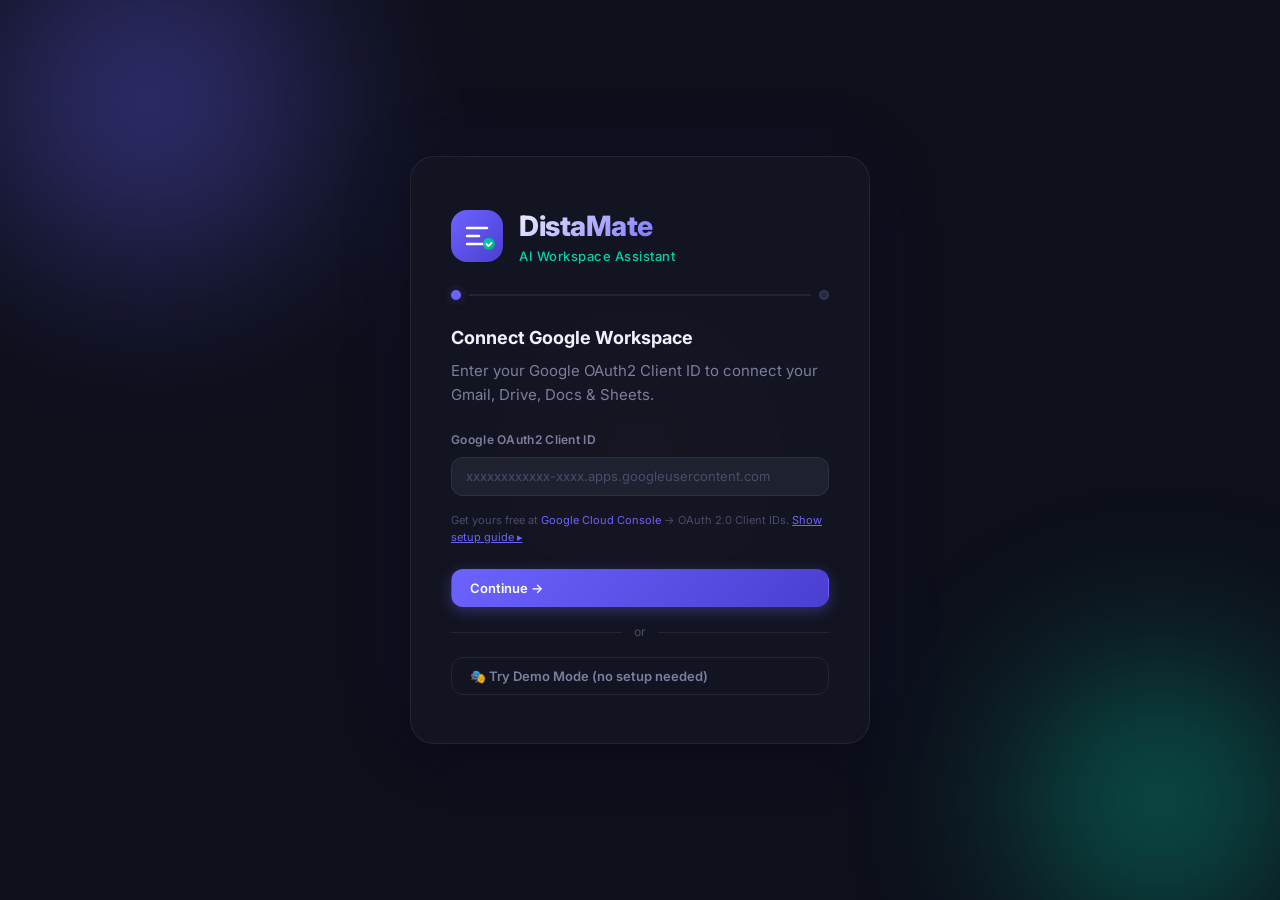
==== index.html @ dfaab9ca "Initial commit: DistaAiEmployee AI workspace assistant" ====
<!DOCTYPE html>
<html lang="en">
<head>
  <meta charset="UTF-8" />
  <meta name="viewport" content="width=device-width, initial-scale=1.0" />
  <title>DistaMate — AI Workspace Assistant</title>
  <meta name="description" content="DistaMate is your intelligent personal AI assistant for Gmail, Google Drive, Docs, and Sheets." />
  <meta name="theme-color" content="#0D0F1A" />

  <!-- Fonts -->
  <link rel="preconnect" href="https://fonts.googleapis.com" />
  <link rel="preconnect" href="https://fonts.gstatic.com" crossorigin />
  <link href="https://fonts.googleapis.com/css2?family=Inter:wght@300;400;500;600;700;800&family=JetBrains+Mono:wght@400;500&display=swap" rel="stylesheet" />

  <!-- Google APIs — loaded BEFORE app scripts -->
  <script src="https://accounts.google.com/gsi/client" async></script>
  <script src="https://apis.google.com/js/api.js" async></script>

  <!-- Styles -->
  <link rel="stylesheet" href="styles/main.css" />
  <link rel="stylesheet" href="styles/components.css" />
</head>
<body>

  <!-- ═══════════════════════════════════════════════
       AUTH SCREEN
  ════════════════════════════════════════════════ -->
  <div id="auth-screen" class="auth-screen">
    <div class="auth-bg-orbs">
      <div class="orb orb-1"></div>
      <div class="orb orb-2"></div>
      <div class="orb orb-3"></div>
    </div>

    <div class="auth-card">
      <!-- Logo -->
      <div class="auth-logo">
        <svg width="52" height="52" viewBox="0 0 52 52" fill="none" xmlns="http://www.w3.org/2000/svg">
          <rect width="52" height="52" rx="16" fill="url(#lg1)"/>
          <path d="M16 18h20M16 26h12M16 34h16" stroke="white" stroke-width="2.5" stroke-linecap="round"/>
          <circle cx="38" cy="34" r="6" fill="url(#lg2)"/>
          <path d="M35.5 34l2 2 3-3" stroke="white" stroke-width="1.8" stroke-linecap="round" stroke-linejoin="round"/>
          <defs>
            <linearGradient id="lg1" x1="0" y1="0" x2="52" y2="52" gradientUnits="userSpaceOnUse">
              <stop stop-color="#6C63FF"/><stop offset="1" stop-color="#4A3FD0"/>
            </linearGradient>
            <linearGradient id="lg2" x1="32" y1="28" x2="44" y2="40" gradientUnits="userSpaceOnUse">
              <stop stop-color="#00D4AA"/><stop offset="1" stop-color="#00A885"/>
            </linearGradient>
          </defs>
        </svg>
        <div>
          <h1 class="auth-title">DistaMate</h1>
          <span class="auth-tagline">AI Workspace Assistant</span>
        </div>
      </div>

      <!-- Step indicator -->
      <div class="auth-steps" id="auth-steps">
        <div class="auth-step active" id="step-1-dot" title="Step 1: Client ID"></div>
        <div class="auth-step-line"></div>
        <div class="auth-step" id="step-2-dot" title="Step 2: Sign In"></div>
      </div>

      <!-- ── STEP 1: Client ID ── -->
      <div id="auth-step-1">
        <h2 class="auth-step-title">Connect Google Workspace</h2>
        <p class="auth-description">Enter your Google OAuth2 Client ID to connect your Gmail, Drive, Docs &amp; Sheets.</p>

        <div class="form-group" style="margin-bottom:16px">
          <label class="form-label">Google OAuth2 Client ID</label>
          <input
            id="client-id-field"
            class="form-input"
            type="text"
            placeholder="xxxxxxxxxxxx-xxxx.apps.googleusercontent.com"
            autocomplete="off"
            spellcheck="false"
          />
          <p class="form-hint" style="margin-top:8px">
            Get yours free at
            <a href="https://console.cloud.google.com/apis/credentials" target="_blank">Google Cloud Console</a>
            → OAuth 2.0 Client IDs.
            <span id="setup-toggle-link" style="color:var(--color-primary);cursor:pointer;text-decoration:underline"> Show setup guide ▸</span>
          </p>
        </div>

        <!-- Setup guide (collapsible) -->
        <div id="setup-guide" class="setup-guide hidden">
          <ol>
            <li>Go to <a href="https://console.cloud.google.com/" target="_blank">console.cloud.google.com</a> → select/create a project</li>
            <li><strong>APIs &amp; Services → Enable APIs</strong> → enable: Gmail API, Drive API, Docs API, Sheets API</li>
            <li><strong>Credentials → Create Credentials → OAuth 2.0 Client ID</strong></li>
            <li>Application type: <strong>Web application</strong></li>
            <li>Add <code id="current-origin"></code> to <strong>Authorized JavaScript Origins</strong></li>
            <li>Copy the <strong>Client ID</strong> and paste it above</li>
          </ol>
          <div class="setup-guide-note">⚠️ OAuth requires serving over HTTP(S), not <code>file://</code>. Use <code>npx serve .</code></div>
        </div>

        <button class="btn btn-primary w-full" id="step1-continue-btn" style="margin-top:8px">
          Continue →
        </button>

        <div class="auth-divider"><span>or</span></div>

        <button class="btn btn-ghost w-full" id="demo-mode-btn" style="border:1px solid var(--color-border)">
          🎭 Try Demo Mode (no setup needed)
        </button>
      </div>

      <!-- ── STEP 2: Google Sign-In ── -->
      <div id="auth-step-2" class="hidden">
        <h2 class="auth-step-title">Sign in with Google</h2>
        <p class="auth-description">Click below to connect your Google account. You'll be asked to grant access to your Gmail, Drive, Docs &amp; Sheets.</p>

        <div class="auth-scopes">
          <div class="auth-scope-item">
            <span class="scope-icon">📧</span>
            <div>
              <div class="scope-label">Gmail</div>
              <div class="scope-desc">Read &amp; compose emails</div>
            </div>
          </div>
          <div class="auth-scope-item">
            <span class="scope-icon">🗂️</span>
            <div>
              <div class="scope-label">Google Drive</div>
              <div class="scope-desc">Browse &amp; search your files</div>
            </div>
          </div>
          <div class="auth-scope-item">
            <span class="scope-icon">📄</span>
            <div>
              <div class="scope-label">Docs &amp; Sheets</div>
              <div class="scope-desc">Read &amp; update documents</div>
            </div>
          </div>
        </div>

        <button id="google-signin-btn" class="btn-google-signin" style="margin-top:20px">
          <svg width="20" height="20" viewBox="0 0 24 24">
            <path fill="#4285F4" d="M22.56 12.25c0-.78-.07-1.53-.2-2.25H12v4.26h5.92c-.26 1.37-1.04 2.53-2.21 3.31v2.77h3.57c2.08-1.92 3.28-4.74 3.28-8.09z"/>
            <path fill="#34A853" d="M12 23c2.97 0 5.46-.98 7.28-2.66l-3.57-2.77c-.98.66-2.23 1.06-3.71 1.06-2.86 0-5.29-1.93-6.16-4.53H2.18v2.84C3.99 20.53 7.7 23 12 23z"/>
            <path fill="#FBBC05" d="M5.84 14.09c-.22-.66-.35-1.36-.35-2.09s.13-1.43.35-2.09V7.07H2.18C1.43 8.55 1 10.22 1 12s.43 3.45 1.18 4.93l2.85-2.22.81-.62z"/>
            <path fill="#EA4335" d="M12 5.38c1.62 0 3.06.56 4.21 1.64l3.15-3.15C17.45 2.09 14.97 1 12 1 7.7 1 3.99 3.47 2.18 7.07l3.66 2.84c.87-2.6 3.3-4.53 6.16-4.53z"/>
          </svg>
          Sign in with Google
        </button>

        <button class="btn btn-ghost btn-sm" id="back-to-step1" style="margin-top:12px;width:100%">
          ← Change Client ID
        </button>

        <p class="auth-privacy" style="margin-top:16px">
          🔒 Access tokens are only stored in your browser memory — never on any server.
        </p>
      </div>

      <!-- ── Signing in state ── -->
      <div id="auth-signing-in" class="hidden" style="text-align:center;padding:20px 0">
        <div class="spinner" style="margin:0 auto 16px"></div>
        <p style="color:var(--color-text-muted);font-size:14px" id="auth-signing-msg">Signing in...</p>
      </div>

    </div>
  </div>

  <!-- ═══════════════════════════════════════════════
       MAIN APP
  ════════════════════════════════════════════════ -->
  <div id="app" class="app hidden">

    <!-- SIDEBAR -->
    <aside id="sidebar" class="sidebar">
      <div class="sidebar-header">
        <div class="sidebar-logo">
          <svg width="32" height="32" viewBox="0 0 52 52" fill="none">
            <rect width="52" height="52" rx="14" fill="url(#slg)"/>
            <path d="M16 18h20M16 26h12M16 34h16" stroke="white" stroke-width="2.5" stroke-linecap="round"/>
            <circle cx="38" cy="34" r="6" fill="#00D4AA"/>
            <path d="M35.5 34l2 2 3-3" stroke="white" stroke-width="1.8" stroke-linecap="round" stroke-linejoin="round"/>
            <defs><linearGradient id="slg" x1="0" y1="0" x2="52" y2="52" gradientUnits="userSpaceOnUse"><stop stop-color="#6C63FF"/><stop offset="1" stop-color="#4A3FD0"/></linearGradient></defs>
          </svg>
          <span class="sidebar-brand">DistaMate</span>
        </div>
        <button id="sidebar-toggle" class="sidebar-toggle" title="Toggle sidebar" aria-label="Toggle sidebar">
          <svg width="16" height="16" viewBox="0 0 24 24" fill="none" stroke="currentColor" stroke-width="2"><line x1="3" y1="6" x2="21" y2="6"/><line x1="3" y1="12" x2="21" y2="12"/><line x1="3" y1="18" x2="21" y2="18"/></svg>
        </button>
      </div>

      <div class="sidebar-user" id="sidebar-user">
        <div class="user-avatar" id="user-avatar">?</div>
        <div class="user-info">
          <div class="user-name" id="user-name">Loading...</div>
          <div class="user-email" id="user-email">...</div>
        </div>
      </div>

      <nav class="sidebar-nav">
        <div class="nav-section-label">Workspace</div>
        <a href="#" class="nav-item active" data-panel="dashboard">
          <svg class="nav-icon" viewBox="0 0 24 24" fill="none" stroke="currentColor" stroke-width="2"><rect x="3" y="3" width="7" height="7" rx="1"/><rect x="14" y="3" width="7" height="7" rx="1"/><rect x="3" y="14" width="7" height="7" rx="1"/><rect x="14" y="14" width="7" height="7" rx="1"/></svg>
          <span>Dashboard</span>
          <span class="nav-badge" id="badge-dashboard"></span>
        </a>
        <a href="#" class="nav-item" data-panel="email">
          <svg class="nav-icon" viewBox="0 0 24 24" fill="none" stroke="currentColor" stroke-width="2"><path d="M4 4h16c1.1 0 2 .9 2 2v12c0 1.1-.9 2-2 2H4c-1.1 0-2-.9-2-2V6c0-1.1.9-2 2-2z"/><polyline points="22,6 12,13 2,6"/></svg>
          <span>Email</span>
          <span class="nav-badge" id="badge-email"></span>
        </a>
        <a href="#" class="nav-item" data-panel="drive">
          <svg class="nav-icon" viewBox="0 0 24 24" fill="none" stroke="currentColor" stroke-width="2"><path d="M22 19a2 2 0 0 1-2 2H4a2 2 0 0 1-2-2V5a2 2 0 0 1 2-2h5l2 3h9a2 2 0 0 1 2 2z"/></svg>
          <span>Drive</span>
        </a>
        <a href="#" class="nav-item" data-panel="docs">
          <svg class="nav-icon" viewBox="0 0 24 24" fill="none" stroke="currentColor" stroke-width="2"><path d="M14 2H6a2 2 0 0 0-2 2v16a2 2 0 0 0 2 2h12a2 2 0 0 0 2-2V8z"/><polyline points="14 2 14 8 20 8"/><line x1="16" y1="13" x2="8" y2="13"/><line x1="16" y1="17" x2="8" y2="17"/></svg>
          <span>Documents</span>
        </a>
        <a href="#" class="nav-item" data-panel="sheets">
          <svg class="nav-icon" viewBox="0 0 24 24" fill="none" stroke="currentColor" stroke-width="2"><rect x="3" y="3" width="18" height="18" rx="2"/><line x1="3" y1="9" x2="21" y2="9"/><line x1="3" y1="15" x2="21" y2="15"/><line x1="9" y1="3" x2="9" y2="21"/><line x1="15" y1="3" x2="15" y2="21"/></svg>
          <span>Sheets</span>
        </a>
        <div class="nav-section-label" style="margin-top:8px">Tools</div>
        <a href="#" class="nav-item" data-panel="settings">
          <svg class="nav-icon" viewBox="0 0 24 24" fill="none" stroke="currentColor" stroke-width="2"><circle cx="12" cy="12" r="3"/><path d="M19.4 15a1.65 1.65 0 0 0 .33 1.82l.06.06a2 2 0 0 1-2.83 2.83l-.06-.06a1.65 1.65 0 0 0-1.82-.33 1.65 1.65 0 0 0-1 1.51V21a2 2 0 0 1-4 0v-.09A1.65 1.65 0 0 0 9 19.4a1.65 1.65 0 0 0-1.82.33l-.06.06a2 2 0 0 1-2.83-2.83l.06-.06A1.65 1.65 0 0 0 4.68 15a1.65 1.65 0 0 0-1.51-1H3a2 2 0 0 1 0-4h.09A1.65 1.65 0 0 0 4.6 9a1.65 1.65 0 0 0-.33-1.82l-.06-.06a2 2 0 0 1 2.83-2.83l.06.06A1.65 1.65 0 0 0 9 4.68a1.65 1.65 0 0 0 1-1.51V3a2 2 0 0 1 4 0v.09a1.65 1.65 0 0 0 1 1.51 1.65 1.65 0 0 0 1.82-.33l.06-.06a2 2 0 0 1 2.83 2.83l-.06.06A1.65 1.65 0 0 0 19.4 9a1.65 1.65 0 0 0 1.51 1H21a2 2 0 0 1 0 4h-.09a1.65 1.65 0 0 0-1.51 1z"/></svg>
          <span>Settings</span>
        </a>
      </nav>

      <div class="sidebar-footer">
        <button class="btn-signout" id="signout-btn">
          <svg width="16" height="16" viewBox="0 0 24 24" fill="none" stroke="currentColor" stroke-width="2"><path d="M9 21H5a2 2 0 0 1-2-2V5a2 2 0 0 1 2-2h4"/><polyline points="16 17 21 12 16 7"/><line x1="21" y1="12" x2="9" y2="12"/></svg>
          Sign Out
        </button>
      </div>
    </aside>

    <!-- MAIN CONTENT -->
    <main id="main-content" class="main-content">
      <header class="topbar">
        <div class="topbar-left">
          <button id="mobile-menu-btn" class="mobile-menu-btn" aria-label="Open menu">
            <svg width="20" height="20" viewBox="0 0 24 24" fill="none" stroke="currentColor" stroke-width="2"><line x1="3" y1="6" x2="21" y2="6"/><line x1="3" y1="12" x2="21" y2="12"/><line x1="3" y1="18" x2="21" y2="18"/></svg>
          </button>
          <h2 class="topbar-title" id="topbar-title">Dashboard</h2>
          <!-- Live / Demo indicator -->
          <span id="mode-badge" class="mode-badge hidden"></span>
        </div>
        <div class="topbar-right">
          <button class="topbar-btn" id="refresh-btn" title="Refresh data">
            <svg width="18" height="18" viewBox="0 0 24 24" fill="none" stroke="currentColor" stroke-width="2"><path d="M23 4v6h-6"/><path d="M1 20v-6h6"/><path d="M3.51 9a9 9 0 0 1 14.85-3.36L23 10M1 14l4.64 4.36A9 9 0 0 0 20.49 15"/></svg>
          </button>
          <button class="topbar-btn chat-toggle-btn" id="chat-toggle-btn" title="Toggle AI Chat">
            <svg width="18" height="18" viewBox="0 0 24 24" fill="none" stroke="currentColor" stroke-width="2"><path d="M21 15a2 2 0 0 1-2 2H7l-4 4V5a2 2 0 0 1 2-2h14a2 2 0 0 1 2 2z"/></svg>
            <span class="chat-badge">AI</span>
          </button>
        </div>
      </header>

      <div class="panels-container">
        <section id="panel-dashboard" class="panel active"><div class="panel-content" id="dashboard-content"><div class="loading-state"><div class="spinner"></div><p>Loading workspace...</p></div></div></section>
        <section id="panel-email"     class="panel"><div class="panel-content" id="email-content"><div class="loading-state"><div class="spinner"></div><p>Loading emails...</p></div></div></section>
        <section id="panel-drive"     class="panel"><div class="panel-content" id="drive-content"><div class="loading-state"><div class="spinner"></div><p>Loading Drive...</p></div></div></section>
        <section id="panel-docs"      class="panel"><div class="panel-content" id="docs-content"><div class="loading-state"><div class="spinner"></div><p>Loading documents...</p></div></div></section>
        <section id="panel-sheets"    class="panel"><div class="panel-content" id="sheets-content"><div class="loading-state"><div class="spinner"></div><p>Loading sheets...</p></div></div></section>
        <section id="panel-settings"  class="panel"><div class="panel-content" id="settings-content"></div></section>
      </div>
    </main>

    <!-- AI CHAT PANEL -->
    <aside id="chat-panel" class="chat-panel hidden">
      <div class="chat-header">
        <div class="chat-header-info">
          <div class="chat-ai-avatar">
            <svg width="18" height="18" viewBox="0 0 24 24" fill="none" stroke="currentColor" stroke-width="2"><circle cx="12" cy="12" r="3"/><path d="M12 1v4M12 19v4M4.22 4.22l2.83 2.83M16.95 16.95l2.83 2.83M1 12h4M19 12h4M4.22 19.78l2.83-2.83M16.95 7.05l2.83-2.83"/></svg>
          </div>
          <div>
            <div class="chat-title">DistaMate AI</div>
            <div class="chat-subtitle" id="chat-status">Ready</div>
          </div>
        </div>
        <button class="chat-close-btn" id="chat-close-btn">
          <svg width="16" height="16" viewBox="0 0 24 24" fill="none" stroke="currentColor" stroke-width="2"><line x1="18" y1="6" x2="6" y2="18"/><line x1="6" y1="6" x2="18" y2="18"/></svg>
        </button>
      </div>
      <div class="chat-messages" id="chat-messages">
        <div class="chat-message ai">
          <div class="msg-avatar ai-avatar-sm">DM</div>
          <div class="msg-content">
            <p>👋 Hi! I'm DistaMate. I can help you:</p>
            <ul>
              <li>📧 Summarize &amp; draft email replies</li>
              <li>📄 Extract insights from documents</li>
              <li>📊 Analyze spreadsheet data</li>
              <li>🗂️ Search your Drive files</li>
            </ul>
            <p>What would you like to do?</p>
          </div>
        </div>
      </div>
      <div class="chat-suggestions" id="chat-suggestions">
        <button class="suggestion-chip" onclick="window.chat?.sendSuggestion('Summarize my last 5 emails')">Summarize emails</button>
        <button class="suggestion-chip" onclick="window.chat?.sendSuggestion('What files did I modify recently?')">Recent files</button>
        <button class="suggestion-chip" onclick="window.chat?.sendSuggestion('Help me draft a professional email')">Draft email</button>
      </div>
      <div class="chat-input-area">
        <textarea id="chat-input" class="chat-input" placeholder="Ask anything about your workspace..." rows="1"></textarea>
        <button id="chat-send-btn" class="chat-send-btn">
          <svg width="18" height="18" viewBox="0 0 24 24" fill="none" stroke="currentColor" stroke-width="2"><line x1="22" y1="2" x2="11" y2="13"/><polygon points="22 2 15 22 11 13 2 9 22 2"/></svg>
        </button>
      </div>
    </aside>

  </div><!-- /app -->

  <!-- MODAL OVERLAY -->
  <div id="modal-overlay" class="modal-overlay hidden" role="dialog" aria-modal="true">
    <div class="modal" id="modal-container">
      <div class="modal-header">
        <h3 class="modal-title" id="modal-title">Confirm</h3>
        <button class="modal-close" id="modal-close-btn">
          <svg width="16" height="16" viewBox="0 0 24 24" fill="none" stroke="currentColor" stroke-width="2"><line x1="18" y1="6" x2="6" y2="18"/><line x1="6" y1="6" x2="18" y2="18"/></svg>
        </button>
      </div>
      <div class="modal-body" id="modal-body"></div>
      <div class="modal-footer" id="modal-footer"></div>
    </div>
  </div>

  <!-- TOAST -->
  <div id="toast-container" class="toast-container" role="status" aria-live="polite"></div>

  <!-- APP -->
  <script type="module" src="js/app.js"></script>
</body>
</html>
---- styles/main.css ----
/* ============================================================
   DistaMate — Design System & Global Styles
   ============================================================ */

/* ── Design Tokens ── */
:root {
  --color-primary:      #6C63FF;
  --color-primary-dark: #4A3FD0;
  --color-primary-glow: rgba(108,99,255,0.35);
  --color-accent:       #00D4AA;
  --color-accent-dark:  #00A885;
  --color-accent-glow:  rgba(0,212,170,0.25);

  --color-bg:           #0D0F1A;
  --color-surface:      #141624;
  --color-surface2:     #1E2130;
  --color-surface3:     #252840;
  --color-border:       rgba(255,255,255,0.07);
  --color-border-hover: rgba(108,99,255,0.4);

  --color-text:         #F0F1FF;
  --color-text-muted:   #7B7F9E;
  --color-text-subtle:  #4A4D6A;

  --color-danger:       #FF5C7A;
  --color-danger-glow:  rgba(255,92,122,0.25);
  --color-success:      #00D4AA;
  --color-warning:      #FFB347;

  /* Priority colors */
  --color-urgent:       #FF5C7A;
  --color-action:       #FFB347;
  --color-info:         #6C63FF;

  --radius-sm:   8px;
  --radius-md:   12px;
  --radius-lg:   18px;
  --radius-xl:   24px;
  --radius-full: 9999px;

  --shadow-sm:   0 2px 8px rgba(0,0,0,0.3);
  --shadow-md:   0 4px 20px rgba(0,0,0,0.4);
  --shadow-lg:   0 8px 40px rgba(0,0,0,0.5);
  --shadow-glow: 0 0 24px var(--color-primary-glow);

  --sidebar-w:   240px;
  --chat-w:      340px;
  --topbar-h:    64px;

  --transition-fast: 150ms cubic-bezier(0.4,0,0.2,1);
  --transition-med:  300ms cubic-bezier(0.4,0,0.2,1);
  --transition-slow: 500ms cubic-bezier(0.4,0,0.2,1);

  --font-body: 'Inter', system-ui, sans-serif;
  --font-mono: 'JetBrains Mono', monospace;
}

/* ── Reset & Base ── */
*, *::before, *::after { box-sizing: border-box; margin: 0; padding: 0; }

html { font-size: 16px; scroll-behavior: smooth; }

body {
  font-family: var(--font-body);
  background: var(--color-bg);
  color: var(--color-text);
  min-height: 100vh;
  line-height: 1.5;
  overflow: hidden;
  -webkit-font-smoothing: antialiased;
}

a { color: var(--color-primary); text-decoration: none; }
a:hover { text-decoration: underline; }

button { font-family: inherit; cursor: pointer; border: none; background: none; }
input, textarea, select { font-family: inherit; }

img { max-width: 100%; display: block; }
ul { list-style: none; }

::-webkit-scrollbar { width: 6px; height: 6px; }
::-webkit-scrollbar-track { background: transparent; }
::-webkit-scrollbar-thumb { background: var(--color-surface3); border-radius: var(--radius-full); }
::-webkit-scrollbar-thumb:hover { background: var(--color-primary); }

/* ── Utilities ── */
.hidden { display: none !important; }
.sr-only { position: absolute; width: 1px; height: 1px; overflow: hidden; clip: rect(0,0,0,0); white-space: nowrap; }

.flex { display: flex; }
.flex-col { flex-direction: column; }
.items-center { align-items: center; }
.gap-2 { gap: 8px; }
.gap-3 { gap: 12px; }
.gap-4 { gap: 16px; }
.w-full { width: 100%; }

/* ── AUTH SCREEN ── */
.auth-screen {
  position: fixed;
  inset: 0;
  display: flex;
  align-items: center;
  justify-content: center;
  background: var(--color-bg);
  z-index: 1000;
  overflow: hidden;
}

.auth-bg-orbs {
  position: absolute;
  inset: 0;
  overflow: hidden;
  pointer-events: none;
}

.orb {
  position: absolute;
  border-radius: 50%;
  filter: blur(80px);
  opacity: 0.5;
  animation: orbFloat 8s ease-in-out infinite;
}

.orb-1 {
  width: 500px; height: 500px;
  background: radial-gradient(circle, #6C63FF 0%, transparent 70%);
  top: -150px; left: -100px;
  animation-delay: 0s;
}
.orb-2 {
  width: 400px; height: 400px;
  background: radial-gradient(circle, #00D4AA 0%, transparent 70%);
  bottom: -100px; right: -80px;
  animation-delay: -4s;
}
.orb-3 {
  width: 300px; height: 300px;
  background: radial-gradient(circle, #FF5C7A 0%, transparent 70%);
  top: 50%; left: 50%;
  transform: translate(-50%,-50%);
  animation-delay: -2s;
  opacity: 0.2;
}

@keyframes orbFloat {
  0%, 100% { transform: translateY(0) scale(1); }
  50%       { transform: translateY(-30px) scale(1.05); }
}

.auth-card {
  background: rgba(20,22,36,0.85);
  backdrop-filter: blur(24px);
  border: 1px solid var(--color-border);
  border-radius: var(--radius-xl);
  padding: 48px 40px;
  max-width: 460px;
  width: 90%;
  box-shadow: var(--shadow-lg), 0 0 80px rgba(108,99,255,0.1);
  position: relative;
  z-index: 1;
  animation: fadeSlideUp 0.6s var(--transition-med) both;
}

@keyframes fadeSlideUp {
  from { opacity: 0; transform: translateY(32px); }
  to   { opacity: 1; transform: translateY(0); }
}

.auth-logo {
  display: flex;
  align-items: center;
  gap: 16px;
  margin-bottom: 24px;
}

.auth-title {
  font-size: 28px;
  font-weight: 800;
  background: linear-gradient(135deg, #F0F1FF, #6C63FF);
  -webkit-background-clip: text;
  -webkit-text-fill-color: transparent;
  background-clip: text;
  letter-spacing: -0.5px;
}

.auth-tagline {
  display: block;
  font-size: 13px;
  color: var(--color-accent);
  font-weight: 500;
  letter-spacing: 0.5px;
}

.auth-description {
  color: var(--color-text-muted);
  font-size: 15px;
  line-height: 1.6;
  margin-bottom: 24px;
}

.auth-features {
  display: flex;
  flex-direction: column;
  gap: 10px;
  margin-bottom: 32px;
}

.auth-feature {
  display: flex;
  align-items: center;
  gap: 12px;
  color: var(--color-text-muted);
  font-size: 14px;
  padding: 10px 14px;
  background: var(--color-surface2);
  border-radius: var(--radius-md);
  border: 1px solid var(--color-border);
  transition: border-color var(--transition-fast);
}
.auth-feature:hover { border-color: var(--color-border-hover); }

.feat-icon { font-size: 18px; flex-shrink: 0; }

.g-signin-container { margin-bottom: 16px; }

.btn-google-signin {
  display: flex;
  align-items: center;
  justify-content: center;
  gap: 12px;
  width: 100%;
  padding: 14px 20px;
  background: white;
  color: #1a1a1a;
  font-size: 15px;
  font-weight: 600;
  border-radius: var(--radius-md);
  border: none;
  box-shadow: 0 2px 8px rgba(0,0,0,0.3);
  transition: all var(--transition-fast);
  cursor: pointer;
}
.btn-google-signin:hover {
  background: #f5f5f5;
  box-shadow: 0 4px 16px rgba(0,0,0,0.35);
  transform: translateY(-1px);
}
.btn-google-signin:active { transform: translateY(0); }

.auth-privacy {
  font-size: 12px;
  color: var(--color-text-subtle);
  text-align: center;
  line-height: 1.6;
}

/* ── Auth Steps ── */
.auth-steps {
  display: flex;
  align-items: center;
  gap: 0;
  margin-bottom: 24px;
}
.auth-step {
  width: 10px; height: 10px;
  border-radius: 50%;
  background: var(--color-surface3);
  border: 2px solid var(--color-border);
  transition: all var(--transition-med);
  flex-shrink: 0;
}
.auth-step.active {
  background: var(--color-primary);
  border-color: var(--color-primary);
  box-shadow: 0 0 10px var(--color-primary-glow);
}
.auth-step-line {
  flex: 1;
  height: 2px;
  background: var(--color-border);
  margin: 0 8px;
}
.auth-step-title {
  font-size: 18px;
  font-weight: 700;
  color: var(--color-text);
  margin-bottom: 8px;
}

/* ── Auth Scopes ── */
.auth-scopes {
  display: flex;
  flex-direction: column;
  gap: 10px;
  margin-top: 16px;
}
.auth-scope-item {
  display: flex;
  align-items: center;
  gap: 12px;
  padding: 10px 14px;
  background: var(--color-surface2);
  border: 1px solid var(--color-border);
  border-radius: var(--radius-md);
}
.scope-icon { font-size: 18px; flex-shrink: 0; }
.scope-label { font-size: 13px; font-weight: 600; color: var(--color-text); }
.scope-desc  { font-size: 11px; color: var(--color-text-muted); }

/* ── Setup Guide ── */
.setup-guide {
  background: var(--color-surface2);
  border: 1px solid var(--color-border);
  border-radius: var(--radius-md);
  padding: 14px 16px;
  margin-bottom: 16px;
  font-size: 12px;
  color: var(--color-text-muted);
  line-height: 1.7;
}
.setup-guide ol { padding-left: 18px; }
.setup-guide li { list-style: decimal; margin-bottom: 2px; }
.setup-guide code { 
  background: var(--color-surface3); 
  padding: 1px 5px; 
  border-radius: 4px;
  font-family: var(--font-mono);
  color: var(--color-accent);
  font-size: 11px;
}
.setup-guide a { color: var(--color-primary); }
.setup-guide-note {
  margin-top: 10px;
  padding: 8px 10px;
  background: rgba(255,179,71,0.08);
  border: 1px solid rgba(255,179,71,0.25);
  border-radius: var(--radius-sm);
  color: var(--color-warning);
  font-size: 11px;
}

/* ── Auth divider ── */
.auth-divider {
  display: flex;
  align-items: center;
  gap: 12px;
  margin: 16px 0;
  color: var(--color-text-subtle);
  font-size: 12px;
}
.auth-divider::before, .auth-divider::after {
  content: '';
  flex: 1;
  height: 1px;
  background: var(--color-border);
}

/* ── Mode Badge ── */
.mode-badge {
  font-size: 11px;
  font-weight: 600;
  padding: 3px 10px;
  border-radius: var(--radius-full);
  letter-spacing: 0.3px;
}
.mode-badge.live {
  background: rgba(0,212,170,0.12);
  color: var(--color-accent);
  border: 1px solid rgba(0,212,170,0.3);
}
.mode-badge.demo {
  background: rgba(255,179,71,0.12);
  color: var(--color-warning);
  border: 1px solid rgba(255,179,71,0.3);
}

/* ── Shake animation ── */
@keyframes shake {
  0%, 100% { transform: translateX(0); }
  20% { transform: translateX(-6px); }
  40% { transform: translateX(6px); }
  60% { transform: translateX(-4px); }
  80% { transform: translateX(4px); }
}

/* ── MAIN APP LAYOUT ── */
.app {
  display: flex;
  height: 100vh;
  width: 100vw;
  overflow: hidden;
}

/* ── SIDEBAR ── */
.sidebar {
  width: var(--sidebar-w);
  min-width: var(--sidebar-w);
  background: var(--color-surface);
  border-right: 1px solid var(--color-border);
  display: flex;
  flex-direction: column;
  transition: width var(--transition-med), min-width var(--transition-med);
  overflow: hidden;
  z-index: 100;
}

.sidebar.collapsed {
  width: 64px;
  min-width: 64px;
}

.sidebar-header {
  display: flex;
  align-items: center;
  justify-content: space-between;
  padding: 20px 16px;
  border-bottom: 1px solid var(--color-border);
  height: var(--topbar-h);
  flex-shrink: 0;
}

.sidebar-logo {
  display: flex;
  align-items: center;
  gap: 10px;
  overflow: hidden;
  white-space: nowrap;
}

.sidebar-brand {
  font-size: 18px;
  font-weight: 800;
  background: linear-gradient(135deg, #F0F1FF, #6C63FF);
  -webkit-background-clip: text;
  -webkit-text-fill-color: transparent;
  background-clip: text;
  letter-spacing: -0.3px;
  transition: opacity var(--transition-med);
}

.sidebar.collapsed .sidebar-brand { opacity: 0; pointer-events: none; }

.sidebar-toggle {
  color: var(--color-text-muted);
  padding: 6px;
  border-radius: var(--radius-sm);
  transition: all var(--transition-fast);
  flex-shrink: 0;
}
.sidebar-toggle:hover { color: var(--color-text); background: var(--color-surface2); }

.sidebar-user {
  display: flex;
  align-items: center;
  gap: 10px;
  padding: 14px 16px;
  border-bottom: 1px solid var(--color-border);
  overflow: hidden;
  flex-shrink: 0;
}

.user-avatar {
  width: 36px;
  height: 36px;
  min-width: 36px;
  border-radius: 50%;
  background: linear-gradient(135deg, var(--color-primary), var(--color-accent));
  display: flex;
  align-items: center;
  justify-content: center;
  font-size: 14px;
  font-weight: 700;
  color: white;
  overflow: hidden;
  flex-shrink: 0;
}
.user-avatar img { width: 100%; height: 100%; object-fit: cover; }

.user-info {
  overflow: hidden;
  transition: opacity var(--transition-med);
}
.sidebar.collapsed .user-info { opacity: 0; pointer-events: none; }

.user-name {
  font-size: 13px;
  font-weight: 600;
  color: var(--color-text);
  white-space: nowrap;
  overflow: hidden;
  text-overflow: ellipsis;
}

.user-email {
  font-size: 11px;
  color: var(--color-text-muted);
  white-space: nowrap;
  overflow: hidden;
  text-overflow: ellipsis;
}

/* ── NAV ── */
.sidebar-nav {
  flex: 1;
  padding: 12px 8px;
  overflow-y: auto;
  overflow-x: hidden;
}

.nav-section-label {
  font-size: 10px;
  font-weight: 700;
  color: var(--color-text-subtle);
  letter-spacing: 1.2px;
  text-transform: uppercase;
  padding: 8px 10px 4px;
  white-space: nowrap;
  transition: opacity var(--transition-med);
}
.sidebar.collapsed .nav-section-label { opacity: 0; }

.nav-item {
  display: flex;
  align-items: center;
  gap: 10px;
  padding: 10px 10px;
  border-radius: var(--radius-md);
  color: var(--color-text-muted);
  font-size: 14px;
  font-weight: 500;
  transition: all var(--transition-fast);
  cursor: pointer;
  text-decoration: none;
  white-space: nowrap;
  position: relative;
  margin-bottom: 2px;
}
.nav-item:hover {
  background: var(--color-surface2);
  color: var(--color-text);
  text-decoration: none;
}
.nav-item.active {
  background: linear-gradient(135deg, rgba(108,99,255,0.2), rgba(108,99,255,0.1));
  color: var(--color-primary);
  border: 1px solid rgba(108,99,255,0.25);
}
.nav-item.active .nav-icon { stroke: var(--color-primary); }

.nav-icon {
  width: 18px;
  height: 18px;
  flex-shrink: 0;
  stroke: currentColor;
}

.nav-item span:not(.nav-badge) { transition: opacity var(--transition-med); }
.sidebar.collapsed .nav-item span:not(.nav-badge) { opacity: 0; }

.nav-badge {
  margin-left: auto;
  background: var(--color-primary);
  color: white;
  font-size: 10px;
  font-weight: 700;
  padding: 2px 6px;
  border-radius: var(--radius-full);
  min-width: 18px;
  text-align: center;
  display: none;
  transition: opacity var(--transition-med);
}
.nav-badge:not(:empty) { display: block; }
.sidebar.collapsed .nav-badge { opacity: 0; }

.sidebar-footer {
  padding: 12px 8px;
  border-top: 1px solid var(--color-border);
  flex-shrink: 0;
}

.btn-signout {
  display: flex;
  align-items: center;
  gap: 10px;
  width: 100%;
  padding: 10px;
  border-radius: var(--radius-md);
  color: var(--color-danger);
  font-size: 13px;
  font-weight: 500;
  transition: all var(--transition-fast);
  white-space: nowrap;
}
.btn-signout:hover { background: rgba(255,92,122,0.1); }
.btn-signout span { transition: opacity var(--transition-med); }
.sidebar.collapsed .btn-signout span { opacity: 0; }

/* ── MAIN CONTENT ── */
.main-content {
  flex: 1;
  display: flex;
  flex-direction: column;
  overflow: hidden;
  min-width: 0;
}

/* ── TOPBAR ── */
.topbar {
  height: var(--topbar-h);
  background: var(--color-surface);
  border-bottom: 1px solid var(--color-border);
  display: flex;
  align-items: center;
  justify-content: space-between;
  padding: 0 24px;
  flex-shrink: 0;
}

.topbar-left { display: flex; align-items: center; gap: 16px; }
.topbar-right { display: flex; align-items: center; gap: 8px; }

.mobile-menu-btn {
  display: none;
  color: var(--color-text-muted);
  padding: 8px;
  border-radius: var(--radius-sm);
}
.mobile-menu-btn:hover { color: var(--color-text); background: var(--color-surface2); }

.topbar-title {
  font-size: 18px;
  font-weight: 700;
  color: var(--color-text);
}

.topbar-btn {
  color: var(--color-text-muted);
  padding: 8px;
  border-radius: var(--radius-sm);
  transition: all var(--transition-fast);
  position: relative;
}
.topbar-btn:hover { color: var(--color-text); background: var(--color-surface2); }

.chat-toggle-btn {
  background: linear-gradient(135deg, var(--color-primary), var(--color-primary-dark));
  color: white;
  border-radius: var(--radius-md);
  padding: 8px 12px;
  display: flex;
  align-items: center;
  gap: 6px;
  font-size: 12px;
  font-weight: 600;
}
.chat-toggle-btn:hover { opacity: 0.9; color: white; }
.chat-badge {
  background: rgba(255,255,255,0.25);
  padding: 1px 6px;
  border-radius: var(--radius-full);
  font-size: 10px;
}

/* ── PANELS ── */
.panels-container {
  flex: 1;
  position: relative;
  overflow: hidden;
}

.panel {
  position: absolute;
  inset: 0;
  opacity: 0;
  pointer-events: none;
  overflow-y: auto;
  transition: opacity var(--transition-med);
}
.panel.active {
  opacity: 1;
  pointer-events: all;
}

.panel-content {
  padding: 24px;
  min-height: 100%;
}

/* Loading State */
.loading-state {
  display: flex;
  flex-direction: column;
  align-items: center;
  justify-content: center;
  gap: 16px;
  padding: 80px 24px;
  color: var(--color-text-muted);
  font-size: 14px;
}

.spinner {
  width: 36px;
  height: 36px;
  border: 3px solid var(--color-border);
  border-top-color: var(--color-primary);
  border-radius: 50%;
  animation: spin 0.8s linear infinite;
}

@keyframes spin { to { transform: rotate(360deg); } }

/* Empty State */
.empty-state {
  display: flex;
  flex-direction: column;
  align-items: center;
  justify-content: center;
  gap: 12px;
  padding: 60px 24px;
  color: var(--color-text-muted);
  text-align: center;
}
.empty-state .empty-icon { font-size: 48px; opacity: 0.5; }
.empty-state h3 { font-size: 16px; font-weight: 600; color: var(--color-text); }
.empty-state p { font-size: 14px; max-width: 320px; }

/* ── AI CHAT PANEL ── */
.chat-panel {
  width: var(--chat-w);
  min-width: var(--chat-w);
  background: var(--color-surface);
  border-left: 1px solid var(--color-border);
  display: flex;
  flex-direction: column;
  flex-shrink: 0;
  transition: width var(--transition-med), min-width var(--transition-med), opacity var(--transition-med);
}
.chat-panel.hidden {
  width: 0;
  min-width: 0;
  opacity: 0;
  pointer-events: none;
}

.chat-header {
  display: flex;
  align-items: center;
  justify-content: space-between;
  padding: 16px 20px;
  border-bottom: 1px solid var(--color-border);
  height: var(--topbar-h);
  flex-shrink: 0;
}

.chat-header-info { display: flex; align-items: center; gap: 12px; }

.chat-ai-avatar {
  width: 36px;
  height: 36px;
  border-radius: var(--radius-md);
  background: linear-gradient(135deg, var(--color-primary), var(--color-accent));
  display: flex;
  align-items: center;
  justify-content: center;
  color: white;
  flex-shrink: 0;
}

.chat-title { font-size: 14px; font-weight: 700; }
.chat-subtitle { font-size: 11px; color: var(--color-accent); font-weight: 500; }

.chat-close-btn {
  color: var(--color-text-muted);
  padding: 6px;
  border-radius: var(--radius-sm);
  transition: all var(--transition-fast);
}
.chat-close-btn:hover { color: var(--color-text); background: var(--color-surface2); }

.chat-messages {
  flex: 1;
  overflow-y: auto;
  padding: 16px;
  display: flex;
  flex-direction: column;
  gap: 16px;
}

.chat-message {
  display: flex;
  gap: 10px;
  align-items: flex-start;
  animation: msgFadeIn 0.3s ease;
}

@keyframes msgFadeIn {
  from { opacity: 0; transform: translateY(8px); }
  to   { opacity: 1; transform: translateY(0); }
}

.chat-message.user { flex-direction: row-reverse; }

.msg-avatar {
  width: 28px;
  height: 28px;
  border-radius: 50%;
  display: flex;
  align-items: center;
  justify-content: center;
  font-size: 10px;
  font-weight: 700;
  flex-shrink: 0;
}
.msg-avatar.ai-avatar-sm {
  background: linear-gradient(135deg, var(--color-primary), var(--color-accent));
  color: white;
}
.msg-avatar.user-avatar-sm {
  background: var(--color-surface3);
  color: var(--color-text-muted);
}

.msg-content {
  max-width: 80%;
  font-size: 13px;
  line-height: 1.6;
}

.chat-message.ai .msg-content {
  background: var(--color-surface2);
  border: 1px solid var(--color-border);
  border-radius: 0 var(--radius-md) var(--radius-md) var(--radius-md);
  padding: 10px 14px;
  color: var(--color-text);
}

.chat-message.user .msg-content {
  background: linear-gradient(135deg, var(--color-primary), var(--color-primary-dark));
  border-radius: var(--radius-md) 0 var(--radius-md) var(--radius-md);
  padding: 10px 14px;
  color: white;
  margin-left: auto;
}

.msg-content p { margin-bottom: 6px; }
.msg-content p:last-child { margin-bottom: 0; }
.msg-content ul { padding-left: 16px; margin: 4px 0; }
.msg-content li { list-style: disc; margin-bottom: 3px; }

/* Typing indicator */
.typing-indicator {
  display: flex;
  gap: 4px;
  align-items: center;
  padding: 8px 12px;
}
.typing-dot {
  width: 6px; height: 6px;
  background: var(--color-text-muted);
  border-radius: 50%;
  animation: typingBounce 1.2s ease-in-out infinite;
}
.typing-dot:nth-child(2) { animation-delay: 0.2s; }
.typing-dot:nth-child(3) { animation-delay: 0.4s; }
@keyframes typingBounce {
  0%, 80%, 100% { transform: translateY(0); opacity: 0.4; }
  40% { transform: translateY(-6px); opacity: 1; }
}

.chat-suggestions {
  display: flex;
  flex-wrap: wrap;
  gap: 6px;
  padding: 8px 16px 4px;
  border-top: 1px solid var(--color-border);
}

.suggestion-chip {
  background: var(--color-surface2);
  border: 1px solid var(--color-border);
  color: var(--color-text-muted);
  font-size: 11px;
  font-weight: 500;
  padding: 5px 10px;
  border-radius: var(--radius-full);
  transition: all var(--transition-fast);
  cursor: pointer;
}
.suggestion-chip:hover {
  background: var(--color-surface3);
  color: var(--color-text);
  border-color: var(--color-border-hover);
}

.chat-input-area {
  display: flex;
  align-items: flex-end;
  gap: 8px;
  padding: 12px 16px;
  border-top: 1px solid var(--color-border);
  flex-shrink: 0;
}

.chat-input {
  flex: 1;
  background: var(--color-surface2);
  border: 1px solid var(--color-border);
  border-radius: var(--radius-md);
  color: var(--color-text);
  font-size: 13px;
  padding: 10px 14px;
  resize: none;
  outline: none;
  max-height: 120px;
  line-height: 1.5;
  transition: border-color var(--transition-fast);
}
.chat-input::placeholder { color: var(--color-text-subtle); }
.chat-input:focus { border-color: var(--color-primary); }

.chat-send-btn {
  width: 38px;
  height: 38px;
  background: linear-gradient(135deg, var(--color-primary), var(--color-primary-dark));
  color: white;
  border-radius: var(--radius-md);
  display: flex;
  align-items: center;
  justify-content: center;
  transition: all var(--transition-fast);
  flex-shrink: 0;
}
.chat-send-btn:hover { opacity: 0.9; transform: scale(1.05); }
.chat-send-btn:active { transform: scale(0.95); }

/* ── MODAL ── */
.modal-overlay {
  position: fixed;
  inset: 0;
  background: rgba(0,0,0,0.7);
  backdrop-filter: blur(4px);
  display: flex;
  align-items: center;
  justify-content: center;
  z-index: 500;
  animation: fadeIn 0.2s ease;
}
@keyframes fadeIn { from { opacity: 0; } to { opacity: 1; } }

.modal {
  background: var(--color-surface);
  border: 1px solid var(--color-border);
  border-radius: var(--radius-xl);
  max-width: 520px;
  width: 90%;
  box-shadow: var(--shadow-lg);
  animation: modalSlideUp 0.3s cubic-bezier(0.4,0,0.2,1);
}
@keyframes modalSlideUp {
  from { opacity: 0; transform: translateY(24px) scale(0.97); }
  to   { opacity: 1; transform: translateY(0) scale(1); }
}

.modal-header {
  display: flex;
  align-items: center;
  justify-content: space-between;
  padding: 20px 24px 0;
}

.modal-title {
  font-size: 16px;
  font-weight: 700;
  color: var(--color-text);
}

.modal-close {
  color: var(--color-text-muted);
  padding: 6px;
  border-radius: var(--radius-sm);
  transition: all var(--transition-fast);
}
.modal-close:hover { color: var(--color-text); background: var(--color-surface2); }

.modal-body {
  padding: 16px 24px;
  font-size: 14px;
  color: var(--color-text-muted);
  line-height: 1.6;
}

.modal-footer {
  display: flex;
  align-items: center;
  justify-content: flex-end;
  gap: 10px;
  padding: 0 24px 20px;
  flex-wrap: wrap;
}

/* ── TOAST ── */
.toast-container {
  position: fixed;
  bottom: 24px;
  right: 24px;
  display: flex;
  flex-direction: column;
  gap: 8px;
  z-index: 1000;
  pointer-events: none;
}

.toast {
  display: flex;
  align-items: center;
  gap: 10px;
  background: var(--color-surface2);
  border: 1px solid var(--color-border);
  border-radius: var(--radius-md);
  padding: 12px 16px;
  font-size: 13px;
  box-shadow: var(--shadow-md);
  max-width: 320px;
  pointer-events: all;
  animation: toastIn 0.3s cubic-bezier(0.4,0,0.2,1);
}
.toast.removing { animation: toastOut 0.2s ease forwards; }

@keyframes toastIn {
  from { opacity: 0; transform: translateX(24px); }
  to   { opacity: 1; transform: translateX(0); }
}
@keyframes toastOut {
  to { opacity: 0; transform: translateX(24px); }
}

.toast.success { border-color: rgba(0,212,170,0.4); }
.toast.error   { border-color: rgba(255,92,122,0.4); }
.toast.warning { border-color: rgba(255,179,71,0.4); }

.toast-icon { font-size: 16px; flex-shrink: 0; }
.toast-msg  { flex: 1; color: var(--color-text); font-weight: 500; }

/* ── BUTTONS ── */
.btn {
  display: inline-flex;
  align-items: center;
  gap: 8px;
  padding: 10px 18px;
  border-radius: var(--radius-md);
  font-size: 13px;
  font-weight: 600;
  cursor: pointer;
  transition: all var(--transition-fast);
  border: 1px solid transparent;
  white-space: nowrap;
}
.btn:hover { transform: translateY(-1px); }
.btn:active { transform: translateY(0); }

.btn-primary {
  background: linear-gradient(135deg, var(--color-primary), var(--color-primary-dark));
  color: white;
  box-shadow: 0 4px 14px var(--color-primary-glow);
}
.btn-primary:hover { box-shadow: 0 6px 20px var(--color-primary-glow); }

.btn-secondary {
  background: var(--color-surface2);
  color: var(--color-text);
  border-color: var(--color-border);
}
.btn-secondary:hover { background: var(--color-surface3); border-color: var(--color-border-hover); }

.btn-ghost {
  background: transparent;
  color: var(--color-text-muted);
  border-color: transparent;
}
.btn-ghost:hover { background: var(--color-surface2); color: var(--color-text); }

.btn-danger {
  background: linear-gradient(135deg, var(--color-danger), #d94a65);
  color: white;
  box-shadow: 0 4px 14px var(--color-danger-glow);
}
.btn-danger:hover { box-shadow: 0 6px 20px var(--color-danger-glow); }

.btn-accent {
  background: linear-gradient(135deg, var(--color-accent), var(--color-accent-dark));
  color: #0D0F1A;
  font-weight: 700;
}

.btn-sm { padding: 6px 12px; font-size: 12px; }
.btn-icon { width: 36px; height: 36px; padding: 0; justify-content: center; }

/* ── RESPONSIVE ── */
@media (max-width: 768px) {
  .mobile-menu-btn { display: flex; }
  .sidebar {
    position: fixed;
    left: 0; top: 0; bottom: 0;
    transform: translateX(-100%);
    transition: transform var(--transition-med);
    z-index: 200;
  }
  .sidebar.mobile-open {
    transform: translateX(0);
    width: var(--sidebar-w);
    min-width: var(--sidebar-w);
  }
  .chat-panel { position: fixed; right: 0; top: 0; bottom: 0; z-index: 200; }
  .panel-content { padding: 16px; }
}
---- styles/components.css ----
/* ============================================================
   DistaMate — Component Styles
   ============================================================ */

/* ── DASHBOARD ── */
.dashboard-grid {
  display: grid;
  grid-template-columns: repeat(auto-fit, minmax(220px, 1fr));
  gap: 16px;
  margin-bottom: 28px;
}

.stat-card {
  background: var(--color-surface);
  border: 1px solid var(--color-border);
  border-radius: var(--radius-lg);
  padding: 20px;
  position: relative;
  overflow: hidden;
  transition: all var(--transition-med);
}
.stat-card::before {
  content: '';
  position: absolute;
  top: 0; left: 0; right: 0;
  height: 2px;
  background: var(--card-accent, linear-gradient(90deg, var(--color-primary), var(--color-accent)));
  opacity: 0;
  transition: opacity var(--transition-med);
}
.stat-card:hover { border-color: var(--color-border-hover); transform: translateY(-2px); box-shadow: var(--shadow-md); }
.stat-card:hover::before { opacity: 1; }

.stat-icon {
  width: 40px; height: 40px;
  border-radius: var(--radius-md);
  display: flex; align-items: center; justify-content: center;
  font-size: 20px;
  margin-bottom: 14px;
}

.stat-value {
  font-size: 28px;
  font-weight: 800;
  color: var(--color-text);
  line-height: 1;
  margin-bottom: 4px;
}

.stat-label {
  font-size: 12px;
  color: var(--color-text-muted);
  font-weight: 500;
}

.stat-change {
  position: absolute;
  top: 16px; right: 16px;
  font-size: 11px;
  font-weight: 600;
  padding: 3px 8px;
  border-radius: var(--radius-full);
}
.stat-change.positive { background: rgba(0,212,170,0.15); color: var(--color-accent); }
.stat-change.negative { background: rgba(255,92,122,0.15); color: var(--color-danger); }

/* Dashboard sections */
.dashboard-sections {
  display: grid;
  grid-template-columns: 2fr 1fr;
  gap: 20px;
}
@media (max-width: 1024px) { .dashboard-sections { grid-template-columns: 1fr; } }

.section-card {
  background: var(--color-surface);
  border: 1px solid var(--color-border);
  border-radius: var(--radius-lg);
  overflow: hidden;
}

.section-header {
  display: flex;
  align-items: center;
  justify-content: space-between;
  padding: 16px 20px;
  border-bottom: 1px solid var(--color-border);
}

.section-title {
  font-size: 14px;
  font-weight: 700;
  color: var(--color-text);
}

.section-action {
  font-size: 12px;
  color: var(--color-primary);
  font-weight: 500;
  cursor: pointer;
  background: none;
  border: none;
  transition: opacity var(--transition-fast);
}
.section-action:hover { opacity: 0.8; text-decoration: underline; }

/* ── EMAIL ITEMS ── */
.email-list { display: flex; flex-direction: column; }

.email-item {
  display: flex;
  align-items: flex-start;
  gap: 14px;
  padding: 14px 20px;
  border-bottom: 1px solid var(--color-border);
  cursor: pointer;
  transition: all var(--transition-fast);
  position: relative;
}
.email-item:last-child { border-bottom: none; }
.email-item:hover { background: var(--color-surface2); }
.email-item.unread { background: rgba(108,99,255,0.04); }
.email-item.unread::before {
  content: '';
  position: absolute;
  left: 0; top: 50%; transform: translateY(-50%);
  width: 3px; height: 60%;
  background: var(--color-primary);
  border-radius: 0 4px 4px 0;
}

.email-sender-avatar {
  width: 36px; height: 36px;
  border-radius: 50%;
  background: linear-gradient(135deg, var(--color-primary), var(--color-accent));
  color: white;
  font-size: 13px;
  font-weight: 700;
  display: flex;
  align-items: center;
  justify-content: center;
  flex-shrink: 0;
}

.email-body { flex: 1; min-width: 0; }

.email-meta {
  display: flex;
  align-items: center;
  justify-content: space-between;
  margin-bottom: 3px;
  gap: 8px;
}

.email-sender {
  font-size: 13px;
  font-weight: 600;
  color: var(--color-text);
  overflow: hidden;
  text-overflow: ellipsis;
  white-space: nowrap;
}

.email-time {
  font-size: 11px;
  color: var(--color-text-muted);
  flex-shrink: 0;
}

.email-subject {
  font-size: 13px;
  font-weight: 500;
  color: var(--color-text);
  margin-bottom: 4px;
  overflow: hidden;
  text-overflow: ellipsis;
  white-space: nowrap;
}
.email-item.unread .email-subject { font-weight: 700; }

.email-snippet {
  font-size: 12px;
  color: var(--color-text-muted);
  overflow: hidden;
  text-overflow: ellipsis;
  white-space: nowrap;
}

.email-tags {
  display: flex;
  gap: 4px;
  flex-wrap: wrap;
  margin-top: 5px;
}

/* Priority badges */
.priority-badge {
  font-size: 10px;
  font-weight: 700;
  padding: 2px 8px;
  border-radius: var(--radius-full);
  letter-spacing: 0.3px;
  text-transform: uppercase;
}
.priority-urgent { background: rgba(255,92,122,0.15); color: var(--color-urgent); border: 1px solid rgba(255,92,122,0.3); }
.priority-action { background: rgba(255,179,71,0.15); color: var(--color-action); border: 1px solid rgba(255,179,71,0.3); }
.priority-info   { background: rgba(108,99,255,0.12); color: var(--color-info);   border: 1px solid rgba(108,99,255,0.25); }

/* Email Filter Bar */
.filter-bar {
  display: flex;
  gap: 8px;
  padding: 16px 20px;
  border-bottom: 1px solid var(--color-border);
  flex-wrap: wrap;
}

.filter-btn {
  padding: 6px 14px;
  border-radius: var(--radius-full);
  font-size: 12px;
  font-weight: 600;
  border: 1px solid var(--color-border);
  background: transparent;
  color: var(--color-text-muted);
  cursor: pointer;
  transition: all var(--transition-fast);
}
.filter-btn:hover { background: var(--color-surface2); color: var(--color-text); }
.filter-btn.active {
  background: linear-gradient(135deg, rgba(108,99,255,0.2), rgba(108,99,255,0.1));
  color: var(--color-primary);
  border-color: rgba(108,99,255,0.4);
}

/* Email Thread View */
.email-thread {
  padding: 24px;
  max-width: 760px;
  margin: 0 auto;
}

.email-thread-header {
  margin-bottom: 24px;
}

.email-thread-subject {
  font-size: 22px;
  font-weight: 700;
  color: var(--color-text);
  margin-bottom: 12px;
  line-height: 1.3;
}

.thread-badges { display: flex; gap: 6px; flex-wrap: wrap; margin-bottom: 16px; }

.thread-msg {
  background: var(--color-surface);
  border: 1px solid var(--color-border);
  border-radius: var(--radius-lg);
  margin-bottom: 16px;
  overflow: hidden;
}

.thread-msg-header {
  display: flex;
  align-items: center;
  gap: 12px;
  padding: 14px 18px;
  border-bottom: 1px solid var(--color-border);
}

.thread-msg-from { font-size: 13px; font-weight: 600; }
.thread-msg-date { font-size: 11px; color: var(--color-text-muted); margin-left: auto; }

.thread-msg-body {
  padding: 18px;
  font-size: 14px;
  line-height: 1.7;
  color: var(--color-text-muted);
  white-space: pre-wrap;
  word-break: break-word;
}

.email-actions {
  display: flex;
  gap: 10px;
  margin-top: 8px;
  flex-wrap: wrap;
}

/* Email Draft Box */
.draft-box {
  background: var(--color-surface);
  border: 1px solid var(--color-border);
  border-radius: var(--radius-lg);
  overflow: hidden;
  margin-top: 20px;
}

.draft-box-header {
  display: flex;
  align-items: center;
  justify-content: space-between;
  padding: 12px 18px;
  border-bottom: 1px solid var(--color-border);
  background: rgba(108,99,255,0.06);
}

.draft-box-title {
  font-size: 13px;
  font-weight: 600;
  color: var(--color-primary);
  display: flex;
  align-items: center;
  gap: 8px;
}

.draft-textarea {
  width: 100%;
  background: transparent;
  border: none;
  color: var(--color-text);
  font-size: 14px;
  line-height: 1.7;
  padding: 18px;
  resize: vertical;
  min-height: 160px;
  outline: none;
}
.draft-textarea::placeholder { color: var(--color-text-subtle); }

.draft-footer {
  display: flex;
  align-items: center;
  justify-content: space-between;
  padding: 12px 18px;
  border-top: 1px solid var(--color-border);
  flex-wrap: wrap;
  gap: 10px;
}

.draft-warning {
  font-size: 11px;
  color: var(--color-warning);
  display: flex;
  align-items: center;
  gap: 6px;
}

/* ── DRIVE / FILE CARDS ── */
.drive-toolbar {
  display: flex;
  gap: 12px;
  align-items: center;
  margin-bottom: 20px;
  flex-wrap: wrap;
}

.search-input-wrapper {
  position: relative;
  flex: 1;
  min-width: 200px;
}

.search-icon {
  position: absolute;
  left: 12px;
  top: 50%;
  transform: translateY(-50%);
  color: var(--color-text-muted);
  pointer-events: none;
}

.search-input {
  width: 100%;
  background: var(--color-surface);
  border: 1px solid var(--color-border);
  border-radius: var(--radius-md);
  color: var(--color-text);
  font-size: 14px;
  padding: 10px 14px 10px 38px;
  outline: none;
  transition: border-color var(--transition-fast);
}
.search-input::placeholder { color: var(--color-text-subtle); }
.search-input:focus { border-color: var(--color-primary); }

.files-grid {
  display: grid;
  grid-template-columns: repeat(auto-fill, minmax(200px, 1fr));
  gap: 14px;
}

.file-card {
  background: var(--color-surface);
  border: 1px solid var(--color-border);
  border-radius: var(--radius-lg);
  padding: 18px 16px;
  cursor: pointer;
  transition: all var(--transition-med);
  position: relative;
  overflow: hidden;
}
.file-card::after {
  content: '';
  position: absolute;
  inset: 0;
  background: linear-gradient(135deg, var(--color-primary-glow), transparent);
  opacity: 0;
  transition: opacity var(--transition-med);
}
.file-card:hover { border-color: var(--color-border-hover); transform: translateY(-2px); box-shadow: var(--shadow-md); }
.file-card:hover::after { opacity: 1; }

.file-icon-area {
  width: 48px; height: 48px;
  border-radius: var(--radius-md);
  display: flex; align-items: center; justify-content: center;
  font-size: 24px;
  margin-bottom: 14px;
  position: relative; z-index: 1;
}

.file-name {
  font-size: 13px;
  font-weight: 600;
  color: var(--color-text);
  overflow: hidden;
  text-overflow: ellipsis;
  white-space: nowrap;
  margin-bottom: 4px;
  position: relative; z-index: 1;
}

.file-meta {
  font-size: 11px;
  color: var(--color-text-muted);
  position: relative; z-index: 1;
}

.file-actions {
  display: flex;
  gap: 6px;
  margin-top: 10px;
  position: relative; z-index: 1;
  opacity: 0;
  transition: opacity var(--transition-fast);
}
.file-card:hover .file-actions { opacity: 1; }

/* Breadcrumb */
.breadcrumb {
  display: flex;
  align-items: center;
  gap: 4px;
  margin-bottom: 20px;
  flex-wrap: wrap;
}
.breadcrumb-item {
  font-size: 13px;
  color: var(--color-text-muted);
  cursor: pointer;
  transition: color var(--transition-fast);
}
.breadcrumb-item:hover { color: var(--color-primary); }
.breadcrumb-item.current { color: var(--color-text); font-weight: 600; cursor: default; }
.breadcrumb-sep { color: var(--color-text-subtle); font-size: 12px; }

/* ── DOCUMENT VIEW ── */
.doc-view-container { display: grid; grid-template-columns: 1fr 300px; gap: 20px; }
@media (max-width: 900px) { .doc-view-container { grid-template-columns: 1fr; } }

.doc-sidebar {
  display: flex;
  flex-direction: column;
  gap: 16px;
}

.insight-card {
  background: var(--color-surface);
  border: 1px solid var(--color-border);
  border-radius: var(--radius-lg);
  overflow: hidden;
}

.insight-card-header {
  padding: 12px 16px;
  border-bottom: 1px solid var(--color-border);
  display: flex;
  align-items: center;
  gap: 8px;
  font-size: 13px;
  font-weight: 700;
  color: var(--color-text);
}

.insight-card-body { padding: 14px 16px; }

.insight-item {
  display: flex;
  align-items: flex-start;
  gap: 10px;
  padding: 8px 0;
  border-bottom: 1px solid var(--color-border);
  font-size: 13px;
  color: var(--color-text-muted);
}
.insight-item:last-child { border-bottom: none; }
.insight-dot {
  width: 6px; height: 6px;
  border-radius: 50%;
  background: var(--color-accent);
  margin-top: 6px;
  flex-shrink: 0;
}

/* ── SHEETS TABLE ── */
.sheet-controls {
  display: flex;
  gap: 10px;
  margin-bottom: 20px;
  flex-wrap: wrap;
  align-items: center;
}

.sheet-name-display {
  font-size: 14px;
  font-weight: 600;
  color: var(--color-text);
  margin-right: auto;
}

.table-wrapper {
  background: var(--color-surface);
  border: 1px solid var(--color-border);
  border-radius: var(--radius-lg);
  overflow: auto;
  max-height: calc(100vh - 280px);
}

.data-table {
  width: 100%;
  border-collapse: collapse;
  font-size: 13px;
}

.data-table th {
  background: var(--color-surface2);
  color: var(--color-text-muted);
  font-weight: 600;
  font-size: 11px;
  text-transform: uppercase;
  letter-spacing: 0.6px;
  padding: 10px 14px;
  text-align: left;
  border-bottom: 1px solid var(--color-border);
  white-space: nowrap;
  position: sticky;
  top: 0;
  z-index: 1;
}

.data-table td {
  padding: 10px 14px;
  border-bottom: 1px solid rgba(255,255,255,0.03);
  color: var(--color-text-muted);
  vertical-align: middle;
  max-width: 200px;
  overflow: hidden;
  text-overflow: ellipsis;
  white-space: nowrap;
}

.data-table tr:hover td { background: rgba(108,99,255,0.04); }
.data-table td.editable { cursor: pointer; }
.data-table td.editable:hover { color: var(--color-text); background: rgba(108,99,255,0.08); }

/* ── SETTINGS ── */
.settings-grid {
  display: grid;
  grid-template-columns: repeat(auto-fit, minmax(360px, 1fr));
  gap: 20px;
  max-width: 900px;
}

.settings-card {
  background: var(--color-surface);
  border: 1px solid var(--color-border);
  border-radius: var(--radius-lg);
  overflow: hidden;
}

.settings-card-header {
  padding: 18px 20px;
  border-bottom: 1px solid var(--color-border);
  display: flex;
  align-items: center;
  gap: 12px;
}

.settings-card-icon {
  width: 36px; height: 36px;
  border-radius: var(--radius-md);
  display: flex; align-items: center; justify-content: center;
  font-size: 18px;
}

.settings-card-title { font-size: 14px; font-weight: 700; }
.settings-card-desc  { font-size: 12px; color: var(--color-text-muted); }

.settings-card-body { padding: 20px; display: flex; flex-direction: column; gap: 16px; }

.form-group { display: flex; flex-direction: column; gap: 8px; }

.form-label {
  font-size: 12px;
  font-weight: 600;
  color: var(--color-text-muted);
  letter-spacing: 0.3px;
}

.form-input {
  background: var(--color-surface2);
  border: 1px solid var(--color-border);
  border-radius: var(--radius-md);
  color: var(--color-text);
  font-size: 13px;
  padding: 10px 14px;
  outline: none;
  transition: border-color var(--transition-fast);
  width: 100%;
  font-family: var(--font-mono);
}
.form-input::placeholder { color: var(--color-text-subtle); font-family: var(--font-body); }
.form-input:focus { border-color: var(--color-primary); }

.form-hint {
  font-size: 11px;
  color: var(--color-text-subtle);
  line-height: 1.5;
}
.form-hint a { color: var(--color-primary); }

.form-input-group {
  display: flex;
  gap: 8px;
}
.form-input-group .form-input { flex: 1; }

.status-dot {
  display: inline-block;
  width: 8px; height: 8px;
  border-radius: 50%;
  margin-right: 6px;
}
.status-dot.connected { background: var(--color-accent); box-shadow: 0 0 8px var(--color-accent); }
.status-dot.disconnected { background: var(--color-text-subtle); }
.status-dot.error { background: var(--color-danger); }

.status-text { font-size: 12px; font-weight: 500; }

/* ── AI SUMMARY BOX ── */
.ai-summary-box {
  background: linear-gradient(135deg, rgba(108,99,255,0.08), rgba(0,212,170,0.04));
  border: 1px solid rgba(108,99,255,0.25);
  border-radius: var(--radius-lg);
  padding: 20px;
  margin-bottom: 20px;
  position: relative;
  overflow: hidden;
}

.ai-summary-box::before {
  content: '✦ AI Insight';
  position: absolute;
  top: 12px; right: 14px;
  font-size: 10px;
  font-weight: 700;
  color: var(--color-primary);
  letter-spacing: 0.5px;
  text-transform: uppercase;
}

.ai-summary-title {
  font-size: 13px;
  font-weight: 700;
  color: var(--color-text);
  margin-bottom: 10px;
}

.ai-summary-text {
  font-size: 13px;
  color: var(--color-text-muted);
  line-height: 1.7;
}

/* ── AI INSIGHT CHIPS ── */
.ai-chips {
  display: flex;
  gap: 8px;
  flex-wrap: wrap;
  margin-top: 12px;
}

.ai-chip {
  display: flex;
  align-items: center;
  gap: 6px;
  background: var(--color-surface2);
  border: 1px solid var(--color-border);
  border-radius: var(--radius-full);
  padding: 5px 12px;
  font-size: 12px;
  color: var(--color-text-muted);
  cursor: pointer;
  transition: all var(--transition-fast);
}
.ai-chip:hover { border-color: var(--color-primary); color: var(--color-primary); }

/* ── RECENT ACTIVITY ── */
.activity-list { display: flex; flex-direction: column; }

.activity-item {
  display: flex;
  align-items: center;
  gap: 12px;
  padding: 12px 20px;
  border-bottom: 1px solid var(--color-border);
  transition: background var(--transition-fast);
  cursor: pointer;
}
.activity-item:last-child { border-bottom: none; }
.activity-item:hover { background: var(--color-surface2); }

.activity-icon {
  width: 32px; height: 32px;
  border-radius: var(--radius-md);
  background: var(--color-surface2);
  display: flex; align-items: center; justify-content: center;
  font-size: 16px;
  flex-shrink: 0;
}

.activity-info { flex: 1; min-width: 0; }
.activity-name { font-size: 13px; font-weight: 500; color: var(--color-text); overflow: hidden; text-overflow: ellipsis; white-space: nowrap; }
.activity-time { font-size: 11px; color: var(--color-text-muted); margin-top: 2px; }

/* ── PAGE HEADER ── */
.page-header {
  display: flex;
  align-items: center;
  justify-content: space-between;
  margin-bottom: 24px;
  flex-wrap: wrap;
  gap: 12px;
}

.page-title {
  font-size: 22px;
  font-weight: 800;
  color: var(--color-text);
  letter-spacing: -0.3px;
}

.page-subtitle {
  font-size: 13px;
  color: var(--color-text-muted);
  margin-top: 2px;
}

/* ── TAG ── */
.tag {
  display: inline-flex;
  align-items: center;
  gap: 4px;
  background: var(--color-surface2);
  border: 1px solid var(--color-border);
  border-radius: var(--radius-full);
  padding: 3px 10px;
  font-size: 11px;
  color: var(--color-text-muted);
  font-weight: 500;
}

/* ── DIVIDER ── */
.divider {
  height: 1px;
  background: var(--color-border);
  margin: 20px 0;
}

/* ── Progress bar ── */
.progress-bar-wrapper {
  background: var(--color-surface2);
  border-radius: var(--radius-full);
  height: 6px;
  overflow: hidden;
  margin-top: 8px;
}
.progress-bar-fill {
  height: 100%;
  background: linear-gradient(90deg, var(--color-primary), var(--color-accent));
  border-radius: var(--radius-full);
  transition: width var(--transition-slow);
}
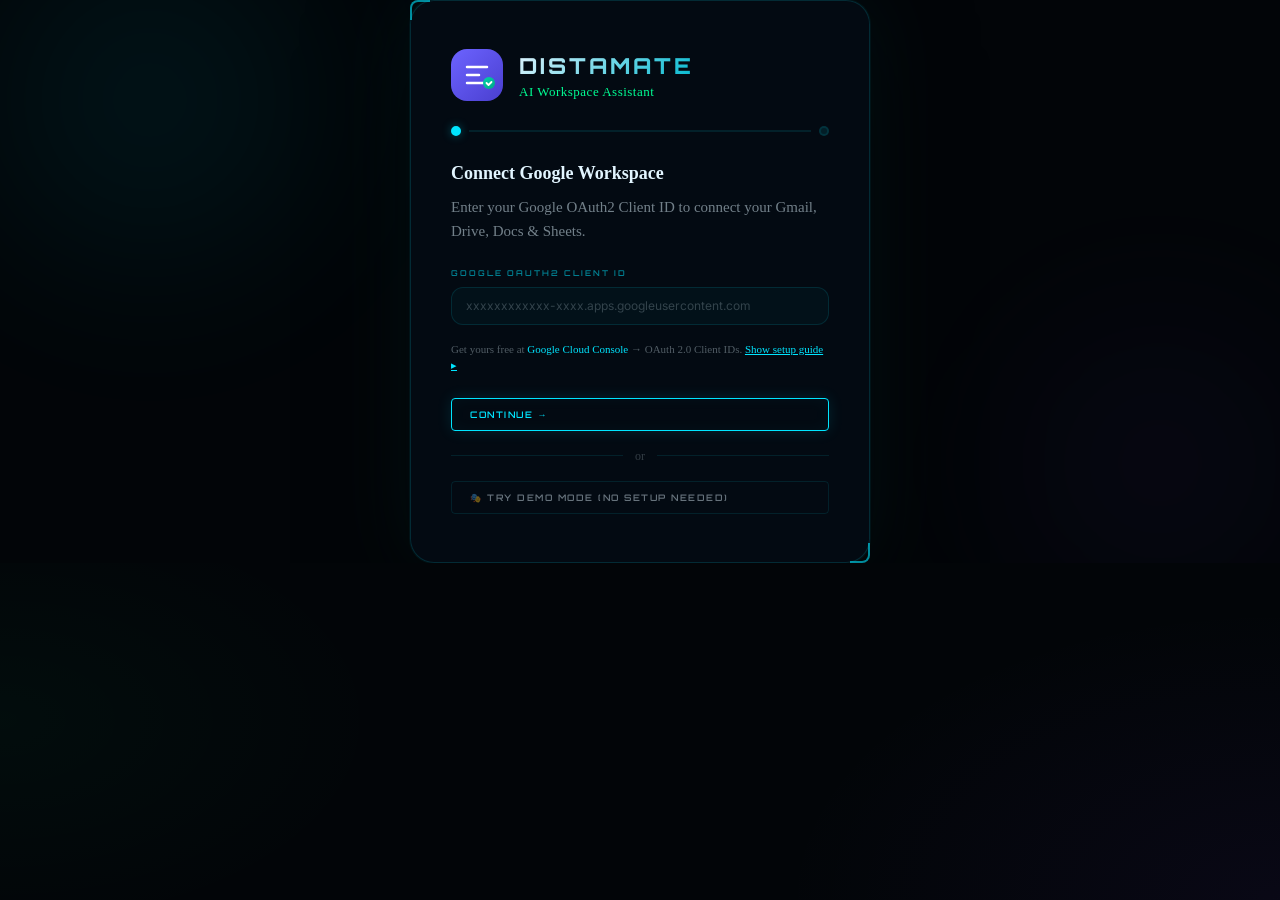
==== commit e952e925: "feat: 2030 holographic UI - particle canvas, 3D card tilt, Orbitron HUD font, plasma cyan design sys" ====
--- a/index.html
+++ b/index.html
@@ -10,7 +10,7 @@
   <!-- Fonts -->
   <link rel="preconnect" href="https://fonts.googleapis.com" />
   <link rel="preconnect" href="https://fonts.gstatic.com" crossorigin />
-  <link href="https://fonts.googleapis.com/css2?family=Inter:wght@300;400;500;600;700;800&family=JetBrains+Mono:wght@400;500&display=swap" rel="stylesheet" />
+  <link href="https://fonts.googleapis.com/css2?family=Orbitron:wght@400;500;600;700;800;900&family=Inter:wght@300;400;500;600;700;800&family=JetBrains+Mono:wght@400;500&display=swap" rel="stylesheet" />
 
   <!-- Google APIs — loaded BEFORE app scripts -->
   <script src="https://accounts.google.com/gsi/client" async></script>
@@ -19,8 +19,11 @@
   <!-- Styles -->
   <link rel="stylesheet" href="styles/main.css" />
   <link rel="stylesheet" href="styles/components.css" />
+  <link rel="stylesheet" href="styles/fx.css" />
 </head>
 <body>
+  <!-- PARTICLE CANVAS -->
+  <canvas id="bg-canvas" aria-hidden="true"></canvas>
 
   <!-- ═══════════════════════════════════════════════
        AUTH SCREEN
@@ -251,6 +254,15 @@
           <button class="topbar-btn" id="refresh-btn" title="Refresh data">
             <svg width="18" height="18" viewBox="0 0 24 24" fill="none" stroke="currentColor" stroke-width="2"><path d="M23 4v6h-6"/><path d="M1 20v-6h6"/><path d="M3.51 9a9 9 0 0 1 14.85-3.36L23 10M1 14l4.64 4.36A9 9 0 0 0 20.49 15"/></svg>
           </button>
+          <button class="topbar-btn voice-btn" id="voice-btn" title="Voice Command (Space)" data-state="idle">
+            <svg id="voice-btn-icon" width="18" height="18" viewBox="0 0 24 24" fill="none" stroke="currentColor" stroke-width="2">
+              <path d="M12 1a3 3 0 0 0-3 3v8a3 3 0 0 0 6 0V4a3 3 0 0 0-3-3z"/>
+              <path d="M19 10v2a7 7 0 0 1-14 0v-2"/>
+              <line x1="12" y1="19" x2="12" y2="23"/>
+              <line x1="8" y1="23" x2="16" y2="23"/>
+            </svg>
+            <span class="voice-btn-ring"></span>
+          </button>
           <button class="topbar-btn chat-toggle-btn" id="chat-toggle-btn" title="Toggle AI Chat">
             <svg width="18" height="18" viewBox="0 0 24 24" fill="none" stroke="currentColor" stroke-width="2"><path d="M21 15a2 2 0 0 1-2 2H7l-4 4V5a2 2 0 0 1 2-2h14a2 2 0 0 1 2 2z"/></svg>
             <span class="chat-badge">AI</span>
@@ -331,6 +343,72 @@
   <!-- TOAST -->
   <div id="toast-container" class="toast-container" role="status" aria-live="polite"></div>
 
+  <!-- JARVIS VOICE OVERLAY -->
+  <div id="voice-overlay" class="voice-overlay hidden" role="dialog" aria-label="Voice command active">
+    <div class="voice-orb-container">
+
+      <!-- Orb rings -->
+      <div id="voice-orb" class="voice-orb" data-state="idle">
+        <div class="orb-ring orb-ring-1"></div>
+        <div class="orb-ring orb-ring-2"></div>
+        <div class="orb-ring orb-ring-3"></div>
+        <div class="orb-core">
+          <svg width="36" height="36" viewBox="0 0 24 24" fill="none" stroke="currentColor" stroke-width="1.5">
+            <path d="M12 1a3 3 0 0 0-3 3v8a3 3 0 0 0 6 0V4a3 3 0 0 0-3-3z"/>
+            <path d="M19 10v2a7 7 0 0 1-14 0v-2"/>
+          </svg>
+        </div>
+      </div>
+
+      <!-- State label -->
+      <div id="voice-orb-state" class="voice-orb-state">Listening...</div>
+
+      <!-- Waveform bars -->
+      <div class="voice-waveform">
+        <div class="voice-bar"></div><div class="voice-bar"></div><div class="voice-bar"></div>
+        <div class="voice-bar"></div><div class="voice-bar"></div><div class="voice-bar"></div>
+        <div class="voice-bar"></div><div class="voice-bar"></div><div class="voice-bar"></div>
+        <div class="voice-bar"></div><div class="voice-bar"></div><div class="voice-bar"></div>
+        <div class="voice-bar"></div><div class="voice-bar"></div><div class="voice-bar"></div>
+        <div class="voice-bar"></div>
+      </div>
+
+      <!-- Live transcript -->
+      <div id="voice-transcript" class="voice-transcript" data-final=""></div>
+
+      <!-- Hint -->
+      <div class="voice-hint">Hold <kbd>Space</kbd> or click the mic to speak</div>
+
+      <!-- Cancel -->
+      <button id="voice-cancel-btn" class="voice-cancel-btn">✕ Cancel</button>
+
+    </div>
+  </div>
+
+  <!-- MOBILE BOTTOM NAV -->
+  <nav class="mobile-bottom-nav" id="mobile-bottom-nav">
+    <a class="mbn-item active" data-panel="dashboard">
+      <svg viewBox="0 0 24 24" fill="none" stroke="currentColor" stroke-width="2"><rect x="3" y="3" width="7" height="7" rx="1"/><rect x="14" y="3" width="7" height="7" rx="1"/><rect x="3" y="14" width="7" height="7" rx="1"/><rect x="14" y="14" width="7" height="7" rx="1"/></svg>
+      <span>Home</span>
+    </a>
+    <a class="mbn-item" data-panel="email">
+      <svg viewBox="0 0 24 24" fill="none" stroke="currentColor" stroke-width="2"><path d="M4 4h16c1.1 0 2 .9 2 2v12c0 1.1-.9 2-2 2H4c-1.1 0-2-.9-2-2V6c0-1.1.9-2 2-2z"/><polyline points="22,6 12,13 2,6"/></svg>
+      <span>Email</span>
+    </a>
+    <a class="mbn-item mbn-voice" id="mobile-voice-btn">
+      <svg viewBox="0 0 24 24" fill="none" stroke="currentColor" stroke-width="2"><path d="M12 1a3 3 0 0 0-3 3v8a3 3 0 0 0 6 0V4a3 3 0 0 0-3-3z"/><path d="M19 10v2a7 7 0 0 1-14 0v-2"/><line x1="12" y1="19" x2="12" y2="23"/></svg>
+      <span>Voice</span>
+    </a>
+    <a class="mbn-item" data-panel="drive">
+      <svg viewBox="0 0 24 24" fill="none" stroke="currentColor" stroke-width="2"><path d="M22 19a2 2 0 0 1-2 2H4a2 2 0 0 1-2-2V5a2 2 0 0 1 2-2h5l2 3h9a2 2 0 0 1 2 2z"/></svg>
+      <span>Drive</span>
+    </a>
+    <a class="mbn-item" data-panel="settings">
+      <svg viewBox="0 0 24 24" fill="none" stroke="currentColor" stroke-width="2"><circle cx="12" cy="12" r="3"/><path d="M19.4 15a1.65 1.65 0 0 0 .33 1.82l.06.06a2 2 0 0 1-2.83 2.83l-.06-.06a1.65 1.65 0 0 0-1.82-.33 1.65 1.65 0 0 0-1 1.51V21a2 2 0 0 1-4 0v-.09A1.65 1.65 0 0 0 9 19.4a1.65 1.65 0 0 0-1.82.33l-.06.06a2 2 0 0 1-2.83-2.83l.06-.06A1.65 1.65 0 0 0 4.68 15a1.65 1.65 0 0 0-1.51-1H3a2 2 0 0 1 0-4h.09A1.65 1.65 0 0 0 4.6 9a1.65 1.65 0 0 0-.33-1.82l-.06-.06a2 2 0 0 1 2.83-2.83l.06.06A1.65 1.65 0 0 0 9 4.68a1.65 1.65 0 0 0 1-1.51V3a2 2 0 0 1 4 0v.09a1.65 1.65 0 0 0 1 1.51 1.65 1.65 0 0 0 1.82-.33l.06-.06a2 2 0 0 1 2.83 2.83l-.06.06A1.65 1.65 0 0 0 19.4 9a1.65 1.65 0 0 0 1.51 1H21a2 2 0 0 1 0 4h-.09a1.65 1.65 0 0 0-1.51 1z"/></svg>
+      <span>More</span>
+    </a>
+  </nav>
+
   <!-- APP -->
   <script type="module" src="js/app.js"></script>
 </body>
--- a/styles/main.css
+++ b/styles/main.css
@@ -1116,3 +1116,248 @@
   .chat-panel { position: fixed; right: 0; top: 0; bottom: 0; z-index: 200; }
   .panel-content { padding: 16px; }
 }
+
+/* ============================================================
+   JARVIS VOICE OVERLAY
+   ============================================================ */
+
+/* ── Mic button in topbar ── */
+.voice-btn {
+  position: relative;
+  color: var(--color-text-muted);
+  transition: color var(--transition-fast);
+}
+.voice-btn[data-state="listening"] {
+  color: var(--color-danger);
+}
+.voice-btn[data-state="speaking"] {
+  color: var(--color-accent);
+}
+.voice-btn[data-state="thinking"] {
+  color: var(--color-warning);
+}
+.voice-btn-ring {
+  position: absolute;
+  inset: -3px;
+  border-radius: 50%;
+  border: 2px solid transparent;
+  pointer-events: none;
+  transition: all 0.3s ease;
+}
+.voice-btn[data-state="listening"] .voice-btn-ring {
+  border-color: var(--color-danger);
+  animation: btn-ring-pulse 1s ease-in-out infinite;
+}
+.voice-btn[data-state="speaking"] .voice-btn-ring {
+  border-color: var(--color-accent);
+  animation: btn-ring-pulse 0.5s ease-in-out infinite;
+}
+
+@keyframes btn-ring-pulse {
+  0%, 100% { transform: scale(1);   opacity: 1; }
+  50%       { transform: scale(1.3); opacity: 0.4; }
+}
+
+/* ── Full overlay backdrop ── */
+.voice-overlay {
+  position: fixed;
+  inset: 0;
+  z-index: 1000;
+  background: rgba(9, 11, 26, 0.88);
+  backdrop-filter: blur(20px);
+  -webkit-backdrop-filter: blur(20px);
+  display: flex;
+  align-items: center;
+  justify-content: center;
+  opacity: 0;
+  transition: opacity 0.35s ease;
+}
+.voice-overlay.visible { opacity: 1; }
+.voice-overlay.hidden   { display: none; }
+
+/* ── Orb container ── */
+.voice-orb-container {
+  display: flex;
+  flex-direction: column;
+  align-items: center;
+  gap: 28px;
+  user-select: none;
+}
+
+/* ── Orb ── */
+.voice-orb {
+  position: relative;
+  width: 160px;
+  height: 160px;
+  display: flex;
+  align-items: center;
+  justify-content: center;
+}
+
+.orb-ring {
+  position: absolute;
+  border-radius: 50%;
+  border: 2px solid var(--color-primary);
+  opacity: 0.15;
+  pointer-events: none;
+}
+.orb-ring-1 { inset: 0;    }
+.orb-ring-2 { inset: -16px; opacity: 0.1; }
+.orb-ring-3 { inset: -32px; opacity: 0.06; }
+
+.orb-core {
+  width: 90px;
+  height: 90px;
+  border-radius: 50%;
+  background: radial-gradient(circle at 35% 35%, #8B84FF, var(--color-primary-dark));
+  box-shadow:
+    0 0 30px var(--color-primary-glow),
+    0 0 80px rgba(108,99,255,0.15),
+    inset 0 0 20px rgba(255,255,255,0.08);
+  display: flex;
+  align-items: center;
+  justify-content: center;
+  color: white;
+  transition: all 0.4s ease;
+}
+
+/* Listening state */
+.voice-orb[data-state="listening"] .orb-core {
+  background: radial-gradient(circle at 35% 35%, #FF6B8A, var(--color-danger));
+  box-shadow:
+    0 0 40px rgba(255,92,122,0.5),
+    0 0 100px rgba(255,92,122,0.2),
+    inset 0 0 20px rgba(255,255,255,0.1);
+  animation: orb-listen 1.8s ease-in-out infinite;
+}
+.voice-orb[data-state="listening"] .orb-ring {
+  border-color: var(--color-danger);
+  animation: ring-expand 1.8s ease-out infinite;
+}
+.voice-orb[data-state="listening"] .orb-ring-2 { animation-delay: 0.3s; }
+.voice-orb[data-state="listening"] .orb-ring-3 { animation-delay: 0.6s; }
+
+/* Thinking state */
+.voice-orb[data-state="thinking"] .orb-core {
+  background: radial-gradient(circle at 35% 35%, #FFD166, var(--color-warning));
+  box-shadow:
+    0 0 40px rgba(255,179,71,0.5),
+    0 0 100px rgba(255,179,71,0.2),
+    inset 0 0 20px rgba(255,255,255,0.1);
+  animation: orb-think 0.8s ease-in-out infinite alternate;
+}
+.voice-orb[data-state="thinking"] .orb-ring { border-color: var(--color-warning); }
+
+/* Speaking state */
+.voice-orb[data-state="speaking"] .orb-core {
+  background: radial-gradient(circle at 35% 35%, #00F5C4, var(--color-accent));
+  box-shadow:
+    0 0 40px rgba(0,212,170,0.5),
+    0 0 100px rgba(0,212,170,0.2),
+    inset 0 0 20px rgba(255,255,255,0.1);
+  animation: orb-speak 0.5s ease-in-out infinite alternate;
+}
+.voice-orb[data-state="speaking"] .orb-ring { border-color: var(--color-accent); }
+
+@keyframes orb-listen {
+  0%, 100% { transform: scale(1);    box-shadow: 0 0 40px rgba(255,92,122,0.5); }
+  50%       { transform: scale(1.08); box-shadow: 0 0 60px rgba(255,92,122,0.7); }
+}
+@keyframes orb-think {
+  from { transform: scale(0.96) rotate(-3deg); }
+  to   { transform: scale(1.04) rotate(3deg); }
+}
+@keyframes orb-speak {
+  from { transform: scale(1);    }
+  to   { transform: scale(1.06); }
+}
+@keyframes ring-expand {
+  0%   { transform: scale(1);   opacity: 0.3; }
+  100% { transform: scale(1.6); opacity: 0; }
+}
+
+/* ── State label ── */
+.voice-orb-state {
+  font-size: 13px;
+  font-weight: 600;
+  letter-spacing: 2px;
+  text-transform: uppercase;
+  color: var(--color-text-muted);
+}
+
+/* ── Waveform bars ── */
+.voice-waveform {
+  display: flex;
+  align-items: flex-end;
+  gap: 4px;
+  height: 60px;
+}
+.voice-bar {
+  width: 4px;
+  height: 4px;
+  border-radius: 2px;
+  background: var(--color-primary);
+  opacity: 0.3;
+  transition: height 0.06s ease, opacity 0.06s ease;
+  animation: bar-idle 2s ease-in-out infinite;
+}
+.voice-bar:nth-child(odd)  { animation-delay: 0.1s; }
+.voice-bar:nth-child(3n)   { animation-delay: 0.2s; }
+.voice-bar:nth-child(4n)   { animation-delay: 0.35s; }
+
+@keyframes bar-idle {
+  0%, 100% { height: 4px;  opacity: 0.2; }
+  50%       { height: 12px; opacity: 0.4; }
+}
+
+.voice-orb[data-state="listening"] ~ .voice-waveform .voice-bar,
+.voice-orb[data-state="speaking"]  ~ .voice-waveform .voice-bar {
+  background: var(--color-accent);
+}
+
+/* ── Live transcript ── */
+.voice-transcript {
+  font-size: 16px;
+  font-weight: 500;
+  color: var(--color-text);
+  text-align: center;
+  max-width: 480px;
+  min-height: 28px;
+  line-height: 1.5;
+  letter-spacing: 0.2px;
+  opacity: 0.9;
+}
+
+/* ── Hint text ── */
+.voice-hint {
+  font-size: 12px;
+  color: var(--color-text-subtle);
+  text-align: center;
+}
+.voice-hint kbd {
+  background: var(--color-surface2);
+  border: 1px solid var(--color-border);
+  border-radius: 4px;
+  padding: 1px 6px;
+  font-family: var(--font-mono);
+  font-size: 11px;
+}
+
+/* ── Cancel button ── */
+.voice-cancel-btn {
+  background: transparent;
+  border: 1px solid var(--color-border);
+  color: var(--color-text-muted);
+  padding: 8px 24px;
+  border-radius: var(--radius-full);
+  font-size: 13px;
+  cursor: pointer;
+  transition: all var(--transition-fast);
+  font-family: var(--font-sans);
+}
+.voice-cancel-btn:hover {
+  background: var(--color-surface2);
+  color: var(--color-text);
+  border-color: var(--color-primary);
+}
+
--- a/styles/fx.css
+++ b/styles/fx.css
@@ -0,0 +1,846 @@
+/* ============================================================
+   DistaAiEmployee — 2030 FX Design Layer
+   3D HUD Aesthetic · Plasma Colors · Holographic Glass
+   ============================================================ */
+
+/* ── New Design Tokens ── */
+:root {
+  --c-void:   #020508;
+  --c-deep:   #040C14;
+  --c-plasma: #00E5FF;
+  --c-plasma-dim:  rgba(0,229,255,0.12);
+  --c-plasma-glow: rgba(0,229,255,0.4);
+  --c-purple:      #7C3AED;
+  --c-purple-glow: rgba(124,58,237,0.4);
+  --c-neon:        #FF2D9E;
+  --c-neon-glow:   rgba(255,45,158,0.4);
+  --c-matrix:      #00FF94;
+  --c-matrix-glow: rgba(0,255,148,0.3);
+  --c-amber:       #FFB300;
+
+  /* Override existing tokens */
+  --color-primary:      #00E5FF;
+  --color-primary-dark: #009CB5;
+  --color-primary-glow: rgba(0,229,255,0.35);
+  --color-accent:       #00FF94;
+  --color-danger:       #FF2D9E;
+  --color-warning:      #FFB300;
+  --color-success:      #00FF94;
+  --color-bg:           #020508;
+  --color-bg2:          #040C14;
+  --color-surface:      rgba(0,229,255,0.02);
+  --color-surface2:     rgba(0,229,255,0.05);
+  --color-surface3:     rgba(0,229,255,0.09);
+  --color-border:       rgba(0,229,255,0.1);
+  --color-text:         #E2F5FF;
+  --color-text-muted:   rgba(226,245,255,0.5);
+  --color-text-subtle:  rgba(226,245,255,0.22);
+  --font-hud: 'Orbitron', sans-serif;
+}
+
+/* ── Global Base ── */
+body {
+  background: var(--c-void) !important;
+  background-image:
+    radial-gradient(ellipse 90% 50% at 50% -10%, rgba(0,229,255,0.07) 0%, transparent 65%),
+    radial-gradient(ellipse 60% 50% at 100% 100%, rgba(124,58,237,0.06) 0%, transparent 65%),
+    radial-gradient(ellipse 50% 40% at 0% 80%, rgba(0,255,148,0.03) 0%, transparent 60%) !important;
+  color: var(--color-text) !important;
+  font-family: var(--font-sans) !important;
+}
+
+/* ── Canvas Background ── */
+#bg-canvas {
+  position: fixed;
+  inset: 0;
+  z-index: 0;
+  pointer-events: none;
+  opacity: 0.85;
+}
+
+/* ── Auth screen ── */
+.auth-screen {
+  position: relative;
+  z-index: 10;
+}
+.auth-card {
+  background: rgba(4,12,20,0.9) !important;
+  border: 1px solid rgba(0,229,255,0.15) !important;
+  backdrop-filter: blur(40px) !important;
+  box-shadow:
+    0 0 0 1px rgba(0,229,255,0.05),
+    0 0 80px rgba(0,229,255,0.06),
+    0 40px 100px rgba(0,0,0,0.85) !important;
+  position: relative;
+}
+/* Corner brackets on auth card */
+.auth-card::before {
+  content: '';
+  position: absolute;
+  top: -1px; left: -1px;
+  width: 20px; height: 20px;
+  border-top: 2px solid rgba(0,229,255,0.6);
+  border-left: 2px solid rgba(0,229,255,0.6);
+  border-radius: var(--radius-sm) 0 0 0;
+  pointer-events: none;
+}
+.auth-card::after {
+  content: '';
+  position: absolute;
+  bottom: -1px; right: -1px;
+  width: 20px; height: 20px;
+  border-bottom: 2px solid rgba(0,229,255,0.6);
+  border-right: 2px solid rgba(0,229,255,0.6);
+  border-radius: 0 0 var(--radius-sm) 0;
+  pointer-events: none;
+}
+.auth-logo-text {
+  font-family: var(--font-hud) !important;
+  font-size: 20px !important;
+  letter-spacing: 4px !important;
+  background: linear-gradient(135deg, #00E5FF 0%, #7C3AED 100%);
+  -webkit-background-clip: text;
+  -webkit-text-fill-color: transparent;
+  background-clip: text;
+}
+.auth-title {
+  font-family: var(--font-hud) !important;
+  font-size: 22px !important;
+  letter-spacing: 3px !important;
+  text-transform: uppercase !important;
+  background: linear-gradient(135deg, #E2F5FF 0%, rgba(0,229,255,0.8) 100%);
+  -webkit-background-clip: text;
+  -webkit-text-fill-color: transparent;
+  background-clip: text;
+}
+
+/* ── App shell ── */
+.app-shell {
+  position: relative;
+  z-index: 10;
+}
+
+/* ── Sidebar holographic ── */
+.sidebar {
+  background: rgba(2,6,12,0.95) !important;
+  border-right: 1px solid rgba(0,229,255,0.07) !important;
+  backdrop-filter: blur(40px) saturate(1.5) !important;
+  box-shadow: 4px 0 60px rgba(0,0,0,0.95), inset -1px 0 0 rgba(0,229,255,0.04) !important;
+  position: relative;
+  overflow: hidden;
+}
+/* Animated plasma line at top */
+.sidebar::before {
+  content: '';
+  position: absolute;
+  top: 0; left: -100%; right: auto;
+  height: 1px; width: 100%;
+  background: linear-gradient(90deg, transparent, rgba(0,229,255,0.8), rgba(124,58,237,0.8), rgba(0,229,255,0.8), transparent);
+  animation: scan-plasma 4s linear infinite;
+  pointer-events: none;
+}
+
+/* ── Sidebar brand ── */
+.sidebar-brand {
+  position: relative;
+}
+.sidebar-brand-name {
+  font-family: var(--font-hud) !important;
+  font-size: 11px !important;
+  letter-spacing: 3px !important;
+  text-transform: uppercase !important;
+  background: linear-gradient(135deg, #00E5FF, #7C3AED) !important;
+  -webkit-background-clip: text !important;
+  -webkit-text-fill-color: transparent !important;
+  background-clip: text !important;
+}
+
+/* ── Nav items ── */
+.nav-item {
+  font-family: var(--font-hud) !important;
+  font-size: 9px !important;
+  letter-spacing: 1.5px !important;
+  text-transform: uppercase !important;
+  border-radius: 3px !important;
+  position: relative;
+  overflow: hidden;
+  transition: all 0.2s ease !important;
+}
+.nav-item::before {
+  content: '';
+  position: absolute;
+  left: 0; top: 0; bottom: 0;
+  width: 2px;
+  background: var(--c-plasma);
+  box-shadow: 0 0 12px var(--c-plasma);
+  opacity: 0;
+  transition: opacity 0.2s;
+}
+.nav-item.active {
+  background: rgba(0,229,255,0.06) !important;
+  color: var(--c-plasma) !important;
+}
+.nav-item.active::before { opacity: 1; }
+.nav-item.active .nav-icon { color: var(--c-plasma) !important; }
+.nav-item:hover:not(.active) {
+  background: rgba(0,229,255,0.04) !important;
+  color: rgba(226,245,255,0.9) !important;
+}
+.nav-section-label {
+  font-family: var(--font-hud) !important;
+  font-size: 8px !important;
+  letter-spacing: 2.5px !important;
+  color: rgba(0,229,255,0.28) !important;
+}
+
+/* ── Topbar ── */
+.topbar {
+  background: rgba(2,6,12,0.85) !important;
+  border-bottom: 1px solid rgba(0,229,255,0.06) !important;
+  backdrop-filter: blur(30px) !important;
+  position: relative;
+  overflow: hidden;
+}
+/* Scanning bottom line */
+.topbar::after {
+  content: '';
+  position: absolute;
+  bottom: 0; left: -100%;
+  height: 1px; width: 60%;
+  background: linear-gradient(90deg, transparent, rgba(0,229,255,0.5), transparent);
+  animation: scan-plasma 7s linear infinite;
+  pointer-events: none;
+}
+.topbar-title {
+  font-family: var(--font-hud) !important;
+  font-size: 12px !important;
+  letter-spacing: 2px !important;
+  text-transform: uppercase !important;
+  color: var(--color-text) !important;
+}
+
+/* ── Topbar buttons ── */
+.topbar-btn {
+  color: rgba(226,245,255,0.45) !important;
+  border-radius: 6px !important;
+  transition: all 0.2s ease !important;
+}
+.topbar-btn:hover {
+  color: var(--c-plasma) !important;
+  background: rgba(0,229,255,0.07) !important;
+  box-shadow: 0 0 15px rgba(0,229,255,0.1) !important;
+}
+
+/* ── Page titles ── */
+.page-title {
+  font-family: var(--font-hud) !important;
+  font-size: 18px !important;
+  letter-spacing: 3px !important;
+  text-transform: uppercase !important;
+  background: linear-gradient(135deg, #E2F5FF 0%, rgba(0,229,255,0.75) 100%);
+  -webkit-background-clip: text;
+  -webkit-text-fill-color: transparent;
+  background-clip: text;
+}
+.page-subtitle {
+  font-size: 11px !important;
+  letter-spacing: 0.5px !important;
+  color: rgba(226,245,255,0.4) !important;
+  font-family: var(--font-hud) !important;
+}
+.section-title {
+  font-family: var(--font-hud) !important;
+  font-size: 9px !important;
+  letter-spacing: 2.5px !important;
+  text-transform: uppercase !important;
+  color: rgba(0,229,255,0.6) !important;
+}
+
+/* ── Section cards — HUD glass panels ── */
+.section-card {
+  background: rgba(0,229,255,0.02) !important;
+  border: 1px solid rgba(0,229,255,0.09) !important;
+  position: relative;
+  transition: border-color 0.3s ease, box-shadow 0.3s ease !important;
+}
+.section-card:hover {
+  border-color: rgba(0,229,255,0.22) !important;
+  box-shadow: 0 0 40px rgba(0,229,255,0.05), 0 20px 50px rgba(0,0,0,0.5) !important;
+}
+/* HUD corner brackets */
+.section-card::before {
+  content: '';
+  position: absolute;
+  top: -1px; left: -1px;
+  width: 14px; height: 14px;
+  border-top: 2px solid rgba(0,229,255,0.45);
+  border-left: 2px solid rgba(0,229,255,0.45);
+  border-radius: 3px 0 0 0;
+  pointer-events: none;
+  transition: border-color 0.3s;
+  z-index: 1;
+}
+.section-card::after {
+  content: '';
+  position: absolute;
+  bottom: -1px; right: -1px;
+  width: 14px; height: 14px;
+  border-bottom: 2px solid rgba(0,229,255,0.45);
+  border-right: 2px solid rgba(0,229,255,0.45);
+  border-radius: 0 0 3px 0;
+  pointer-events: none;
+  transition: border-color 0.3s;
+  z-index: 1;
+}
+.section-card:hover::before,
+.section-card:hover::after {
+  border-color: rgba(0,229,255,0.9) !important;
+}
+
+/* ── Stat cards ── */
+.stat-card {
+  background: rgba(0,229,255,0.02) !important;
+  border: 1px solid rgba(0,229,255,0.09) !important;
+  transition: all 0.3s ease !important;
+  position: relative;
+}
+.stat-card:hover {
+  border-color: rgba(0,229,255,0.28) !important;
+  box-shadow: 0 0 30px rgba(0,229,255,0.07), 0 16px 40px rgba(0,0,0,0.5) !important;
+}
+.stat-card::before {
+  content: '';
+  position: absolute;
+  top: -1px; left: -1px;
+  width: 10px; height: 10px;
+  border-top: 1px solid rgba(0,229,255,0.4);
+  border-left: 1px solid rgba(0,229,255,0.4);
+  pointer-events: none;
+}
+.stat-card-value {
+  font-family: var(--font-hud) !important;
+  font-size: 26px !important;
+  font-weight: 700 !important;
+  color: var(--c-plasma) !important;
+}
+.stat-card-label {
+  font-family: var(--font-hud) !important;
+  font-size: 8px !important;
+  letter-spacing: 2.5px !important;
+  text-transform: uppercase !important;
+  color: rgba(226,245,255,0.45) !important;
+}
+.stat-card-icon {
+  font-size: 20px !important;
+  opacity: 0.8 !important;
+}
+
+/* ── Settings cards ── */
+.settings-card {
+  background: rgba(0,229,255,0.02) !important;
+  border: 1px solid rgba(0,229,255,0.09) !important;
+  position: relative;
+}
+.settings-card::before {
+  content: '';
+  position: absolute;
+  top: -1px; left: -1px;
+  width: 10px; height: 10px;
+  border-top: 1px solid rgba(0,229,255,0.4);
+  border-left: 1px solid rgba(0,229,255,0.4);
+  pointer-events: none;
+}
+.settings-card-title {
+  font-family: var(--font-hud) !important;
+  font-size: 10px !important;
+  letter-spacing: 1.5px !important;
+  text-transform: uppercase !important;
+}
+
+/* ── Buttons — neon outlined ── */
+.btn {
+  font-family: var(--font-hud) !important;
+  font-size: 9px !important;
+  letter-spacing: 1.5px !important;
+  text-transform: uppercase !important;
+  border-radius: 4px !important;
+}
+.btn-primary {
+  background: transparent !important;
+  border: 1px solid var(--c-plasma) !important;
+  color: var(--c-plasma) !important;
+  box-shadow: 0 0 15px rgba(0,229,255,0.12), inset 0 0 15px rgba(0,229,255,0.04) !important;
+}
+.btn-primary:hover:not(:disabled) {
+  background: rgba(0,229,255,0.1) !important;
+  box-shadow: 0 0 30px rgba(0,229,255,0.35), inset 0 0 20px rgba(0,229,255,0.08) !important;
+  transform: translateY(-1px) !important;
+}
+.btn-secondary {
+  background: rgba(0,229,255,0.04) !important;
+  border: 1px solid rgba(0,229,255,0.15) !important;
+  color: rgba(226,245,255,0.6) !important;
+}
+.btn-secondary:hover:not(:disabled) {
+  background: rgba(0,229,255,0.09) !important;
+  border-color: rgba(0,229,255,0.35) !important;
+  color: var(--c-plasma) !important;
+}
+.btn-danger {
+  background: transparent !important;
+  border: 1px solid rgba(255,45,158,0.5) !important;
+  color: var(--c-neon) !important;
+  box-shadow: 0 0 15px rgba(255,45,158,0.1) !important;
+}
+.btn-danger:hover:not(:disabled) {
+  background: rgba(255,45,158,0.1) !important;
+  box-shadow: 0 0 25px rgba(255,45,158,0.3) !important;
+}
+.btn-ghost {
+  background: transparent !important;
+  color: rgba(226,245,255,0.45) !important;
+}
+.btn-ghost:hover:not(:disabled) {
+  background: rgba(0,229,255,0.05) !important;
+  color: var(--c-plasma) !important;
+}
+.btn-sm { font-size: 8px !important; letter-spacing: 1px !important; }
+
+/* ── Google sign-in button ── */
+.btn-google-signin {
+  background: rgba(0,229,255,0.04) !important;
+  border: 1px solid rgba(0,229,255,0.18) !important;
+  color: var(--color-text) !important;
+  font-family: var(--font-hud) !important;
+  font-size: 10px !important;
+  letter-spacing: 1px !important;
+  text-transform: uppercase !important;
+}
+.btn-google-signin:hover {
+  background: rgba(0,229,255,0.09) !important;
+  border-color: rgba(0,229,255,0.4) !important;
+  box-shadow: 0 0 20px rgba(0,229,255,0.15) !important;
+}
+
+/* ── Forms ── */
+.form-label {
+  font-family: var(--font-hud) !important;
+  font-size: 8px !important;
+  letter-spacing: 2px !important;
+  text-transform: uppercase !important;
+  color: rgba(0,229,255,0.55) !important;
+}
+.form-input, select.form-input {
+  background: rgba(0,229,255,0.03) !important;
+  border: 1px solid rgba(0,229,255,0.12) !important;
+  color: var(--color-text) !important;
+  font-family: var(--font-mono) !important;
+  font-size: 12px !important;
+}
+.form-input:focus, select.form-input:focus {
+  border-color: rgba(0,229,255,0.42) !important;
+  box-shadow: 0 0 0 3px rgba(0,229,255,0.07), 0 0 25px rgba(0,229,255,0.09) !important;
+  background: rgba(0,229,255,0.05) !important;
+}
+.form-hint {
+  font-size: 11px !important;
+  color: rgba(226,245,255,0.35) !important;
+}
+
+/* ── Status dots ── */
+.status-dot.connected {
+  background: var(--c-matrix) !important;
+  box-shadow: 0 0 8px var(--c-matrix-glow) !important;
+}
+.status-dot.disconnected {
+  background: rgba(226,245,255,0.2) !important;
+  box-shadow: none !important;
+}
+.status-dot.error {
+  background: var(--c-amber) !important;
+  box-shadow: 0 0 8px rgba(255,179,0,0.4) !important;
+}
+
+/* ── Mode badges ── */
+.mode-badge {
+  font-family: var(--font-hud) !important;
+  font-size: 8px !important;
+  letter-spacing: 1.5px !important;
+  text-transform: uppercase !important;
+}
+.mode-badge.live {
+  background: rgba(0,255,148,0.07) !important;
+  border: 1px solid rgba(0,255,148,0.2) !important;
+  color: var(--c-matrix) !important;
+}
+.mode-badge.demo {
+  background: rgba(255,179,0,0.07) !important;
+  border: 1px solid rgba(255,179,0,0.2) !important;
+  color: var(--c-amber) !important;
+}
+
+/* ── Priority badges ── */
+.priority-badge {
+  font-family: var(--font-hud) !important;
+  font-size: 7px !important;
+  letter-spacing: 1.5px !important;
+  text-transform: uppercase !important;
+}
+
+/* ── AI insight boxes ── */
+.ai-summary-box {
+  background: rgba(0,229,255,0.03) !important;
+  border: 1px solid rgba(0,229,255,0.1) !important;
+  border-left: 2px solid var(--c-plasma) !important;
+}
+.ai-chip {
+  background: rgba(0,229,255,0.06) !important;
+  border: 1px solid rgba(0,229,255,0.12) !important;
+  font-family: var(--font-hud) !important;
+  font-size: 8px !important;
+  letter-spacing: 1px !important;
+  text-transform: uppercase !important;
+  color: var(--c-plasma) !important;
+}
+
+/* ── User avatar ── */
+.user-avatar {
+  background: linear-gradient(135deg, #00E5FF, #7C3AED) !important;
+  font-family: var(--font-hud) !important;
+  font-weight: 700 !important;
+}
+
+/* ── Chat panel ── */
+.chat-panel {
+  background: rgba(2,6,12,0.97) !important;
+  border-left: 1px solid rgba(0,229,255,0.07) !important;
+  backdrop-filter: blur(40px) !important;
+  box-shadow: -4px 0 60px rgba(0,0,0,0.9) !important;
+}
+.chat-title {
+  font-family: var(--font-hud) !important;
+  font-size: 10px !important;
+  letter-spacing: 2px !important;
+  text-transform: uppercase !important;
+  color: var(--c-plasma) !important;
+}
+.chat-input {
+  background: rgba(0,229,255,0.03) !important;
+  border: 1px solid rgba(0,229,255,0.1) !important;
+  color: var(--color-text) !important;
+  font-family: var(--font-mono) !important;
+  font-size: 12px !important;
+}
+.chat-input:focus {
+  border-color: rgba(0,229,255,0.3) !important;
+  box-shadow: 0 0 15px rgba(0,229,255,0.07) !important;
+}
+.chat-send-btn {
+  background: linear-gradient(135deg, rgba(0,229,255,0.15), rgba(124,58,237,0.15)) !important;
+  border: 1px solid rgba(0,229,255,0.2) !important;
+  color: var(--c-plasma) !important;
+}
+.chat-send-btn:hover {
+  background: linear-gradient(135deg, rgba(0,229,255,0.25), rgba(124,58,237,0.25)) !important;
+  box-shadow: 0 0 20px rgba(0,229,255,0.2) !important;
+}
+.suggestion-chip {
+  background: rgba(0,229,255,0.04) !important;
+  border: 1px solid rgba(0,229,255,0.1) !important;
+  color: rgba(0,229,255,0.65) !important;
+  font-family: var(--font-hud) !important;
+  font-size: 8px !important;
+  letter-spacing: 1px !important;
+  text-transform: uppercase !important;
+}
+.suggestion-chip:hover {
+  background: rgba(0,229,255,0.1) !important;
+  border-color: rgba(0,229,255,0.3) !important;
+  color: var(--c-plasma) !important;
+}
+
+/* ── Toast ── */
+.toast {
+  background: rgba(2,6,14,0.97) !important;
+  border: 1px solid rgba(0,229,255,0.12) !important;
+  backdrop-filter: blur(20px) !important;
+  font-family: var(--font-hud) !important;
+  font-size: 10px !important;
+  letter-spacing: 0.5px !important;
+  box-shadow: 0 0 30px rgba(0,229,255,0.07), 0 8px 30px rgba(0,0,0,0.8) !important;
+}
+.toast.success { border-left: 2px solid var(--c-matrix) !important; }
+.toast.error   { border-left: 2px solid var(--c-neon) !important; }
+.toast.info    { border-left: 2px solid var(--c-plasma) !important; }
+.toast.warning { border-left: 2px solid var(--c-amber) !important; }
+
+/* ── Modal ── */
+.modal-overlay {
+  background: rgba(0,0,0,0.8) !important;
+  backdrop-filter: blur(10px) !important;
+}
+.modal {
+  background: rgba(3,8,16,0.98) !important;
+  border: 1px solid rgba(0,229,255,0.15) !important;
+  backdrop-filter: blur(40px) !important;
+  box-shadow:
+    0 0 0 1px rgba(0,229,255,0.04),
+    0 0 60px rgba(0,229,255,0.06),
+    0 40px 80px rgba(0,0,0,0.95) !important;
+  position: relative;
+}
+.modal::before {
+  content: '';
+  position: absolute;
+  top: -1px; left: -1px;
+  width: 16px; height: 16px;
+  border-top: 2px solid rgba(0,229,255,0.5);
+  border-left: 2px solid rgba(0,229,255,0.5);
+  pointer-events: none;
+}
+.modal::after {
+  content: '';
+  position: absolute;
+  bottom: -1px; right: -1px;
+  width: 16px; height: 16px;
+  border-bottom: 2px solid rgba(0,229,255,0.5);
+  border-right: 2px solid rgba(0,229,255,0.5);
+  pointer-events: none;
+}
+.modal-title {
+  font-family: var(--font-hud) !important;
+  font-size: 12px !important;
+  letter-spacing: 2px !important;
+  text-transform: uppercase !important;
+  color: var(--c-plasma) !important;
+}
+
+/* ── Email items ── */
+.email-item {
+  border-bottom: 1px solid rgba(0,229,255,0.04) !important;
+  transition: all 0.15s ease !important;
+}
+.email-item:hover {
+  background: rgba(0,229,255,0.03) !important;
+}
+.email-item.unread { border-left: 2px solid var(--c-plasma) !important; }
+.email-sender { font-family: var(--font-hud) !important; font-size: 10px !important; }
+.email-subject { color: var(--color-text) !important; }
+
+/* ── File cards ── */
+.file-card {
+  background: rgba(0,229,255,0.02) !important;
+  border: 1px solid rgba(0,229,255,0.07) !important;
+  transition: all 0.2s ease !important;
+}
+.file-card:hover {
+  border-color: rgba(0,229,255,0.25) !important;
+  background: rgba(0,229,255,0.05) !important;
+  box-shadow: 0 8px 30px rgba(0,229,255,0.07) !important;
+}
+.file-name {
+  font-family: var(--font-hud) !important;
+  font-size: 9px !important;
+  letter-spacing: 0.5px !important;
+  text-transform: uppercase !important;
+}
+
+/* ── Data tables ── */
+.data-table th {
+  font-family: var(--font-hud) !important;
+  font-size: 8px !important;
+  letter-spacing: 2px !important;
+  text-transform: uppercase !important;
+  color: rgba(0,229,255,0.45) !important;
+  background: rgba(0,229,255,0.03) !important;
+  border-bottom: 1px solid rgba(0,229,255,0.09) !important;
+}
+.data-table td {
+  border-bottom: 1px solid rgba(0,229,255,0.04) !important;
+  font-family: var(--font-mono) !important;
+  font-size: 11px !important;
+}
+.data-table tr:hover td { background: rgba(0,229,255,0.02) !important; }
+
+/* ── Sheet tabs ── */
+.sheet-tab {
+  font-family: var(--font-hud) !important;
+  font-size: 8px !important;
+  letter-spacing: 1.5px !important;
+  text-transform: uppercase !important;
+}
+.sheet-tab.active {
+  background: rgba(0,229,255,0.08) !important;
+  border: 1px solid rgba(0,229,255,0.25) !important;
+  color: var(--c-plasma) !important;
+}
+
+/* ── Spinner ── */
+.spinner {
+  border-color: rgba(0,229,255,0.1) !important;
+  border-top-color: var(--c-plasma) !important;
+}
+
+/* ── Orb backgrounds ── */
+.orb-1 { background: radial-gradient(circle, rgba(0,229,255,0.18), transparent 70%) !important; }
+.orb-2 { background: radial-gradient(circle, rgba(124,58,237,0.14), transparent 70%) !important; }
+.orb-3 { background: radial-gradient(circle, rgba(255,45,158,0.1), transparent 70%) !important; }
+
+/* ── Dividers ── */
+.divider {
+  border-color: rgba(0,229,255,0.08) !important;
+}
+
+/* ── Section headers ── */
+.section-header {
+  border-bottom: 1px solid rgba(0,229,255,0.07) !important;
+}
+
+/* ── Voice overlay enhancements ── */
+.voice-orb-state {
+  font-family: var(--font-hud) !important;
+  font-size: 11px !important;
+  letter-spacing: 5px !important;
+}
+.voice-hint {
+  font-family: var(--font-hud) !important;
+  font-size: 9px !important;
+  letter-spacing: 1.5px !important;
+}
+.voice-cancel-btn {
+  font-family: var(--font-hud) !important;
+  font-size: 9px !important;
+  letter-spacing: 2.5px !important;
+  text-transform: uppercase !important;
+}
+.voice-transcript {
+  font-family: var(--font-mono) !important;
+  font-size: 15px !important;
+}
+
+/* ── Scrollbars ── */
+::-webkit-scrollbar { width: 3px; height: 3px; }
+::-webkit-scrollbar-track { background: transparent; }
+::-webkit-scrollbar-thumb {
+  background: rgba(0,229,255,0.14);
+  border-radius: 2px;
+}
+::-webkit-scrollbar-thumb:hover { background: rgba(0,229,255,0.3); }
+
+/* ── Text selection ── */
+::selection {
+  background: rgba(0,229,255,0.2);
+  color: #E2F5FF;
+}
+
+/* ══════════════════════════════════════════════════════════════
+   MOBILE BOTTOM NAV — Phone-first layout for 2030 personal use
+   ══════════════════════════════════════════════════════════════ */
+
+.mobile-bottom-nav {
+  display: none;
+}
+
+@media (max-width: 768px) {
+  /* Show mobile nav */
+  .mobile-bottom-nav {
+    display: flex;
+    position: fixed;
+    bottom: 0; left: 0; right: 0;
+    z-index: 500;
+    background: rgba(2,6,12,0.97);
+    backdrop-filter: blur(30px);
+    border-top: 1px solid rgba(0,229,255,0.1);
+    padding: 8px 0 max(8px, env(safe-area-inset-bottom));
+    box-shadow: 0 -4px 40px rgba(0,0,0,0.8), 0 -1px 0 rgba(0,229,255,0.05);
+  }
+  .mbn-item {
+    flex: 1;
+    display: flex;
+    flex-direction: column;
+    align-items: center;
+    gap: 4px;
+    padding: 6px 4px;
+    color: rgba(226,245,255,0.35);
+    cursor: pointer;
+    transition: all 0.2s ease;
+    text-decoration: none;
+    font-family: var(--font-hud);
+    font-size: 7px;
+    letter-spacing: 1px;
+    text-transform: uppercase;
+    -webkit-tap-highlight-color: transparent;
+    border-radius: 8px;
+    margin: 0 4px;
+  }
+  .mbn-item svg {
+    width: 20px; height: 20px;
+    stroke: currentColor;
+  }
+  .mbn-item.active {
+    color: var(--c-plasma);
+    text-shadow: 0 0 10px rgba(0,229,255,0.5);
+  }
+  .mbn-item.active svg {
+    filter: drop-shadow(0 0 6px rgba(0,229,255,0.6));
+  }
+  .mbn-item:hover { color: rgba(226,245,255,0.7); }
+
+  /* Voice FAB in center of mobile nav */
+  .mbn-voice {
+    background: linear-gradient(135deg, rgba(0,229,255,0.12), rgba(124,58,237,0.12));
+    border: 1px solid rgba(0,229,255,0.2);
+    border-radius: 12px;
+    color: var(--c-plasma) !important;
+    position: relative;
+  }
+  .mbn-voice svg {
+    filter: drop-shadow(0 0 6px rgba(0,229,255,0.4));
+  }
+  .mbn-voice::before {
+    content: '';
+    position: absolute;
+    inset: -1px;
+    border-radius: 13px;
+    background: transparent;
+    border: 1px solid rgba(0,229,255,0.15);
+    animation: btn-ring-pulse 2.5s ease-in-out infinite;
+  }
+
+  /* Add bottom padding to main content for nav bar */
+  .main-content { padding-bottom: 80px !important; }
+  .panel-content { padding-bottom: 90px !important; }
+
+  /* Hide sidebar on mobile */
+  .sidebar { display: none !important; }
+
+  /* Full-width topbar on mobile */
+  .topbar { padding-left: 16px !important; }
+}
+
+/* ══════════════════════════════════════════════════════════════
+   2030 KEYFRAME ANIMATIONS
+   ══════════════════════════════════════════════════════════════ */
+
+@keyframes scan-plasma {
+  0%   { left: -100%; }
+  100% { left: 200%; }
+}
+@keyframes plasma-pulse {
+  0%, 100% { box-shadow: 0 0 15px rgba(0,229,255,0.15); }
+  50%       { box-shadow: 0 0 35px rgba(0,229,255,0.45); }
+}
+@keyframes hud-glow {
+  0%, 100% { opacity: 0.6; }
+  50%       { opacity: 1; }
+}
+@keyframes neon-flicker {
+  0%, 19%, 21%, 23%, 25%, 54%, 56%, 100% { opacity: 1; }
+  20%, 24%, 55% { opacity: 0.4; }
+}
+@keyframes data-stream {
+  0%   { transform: translateY(-100%); opacity: 0; }
+  10%  { opacity: 1; }
+  90%  { opacity: 1; }
+  100% { transform: translateY(100vh); opacity: 0; }
+}
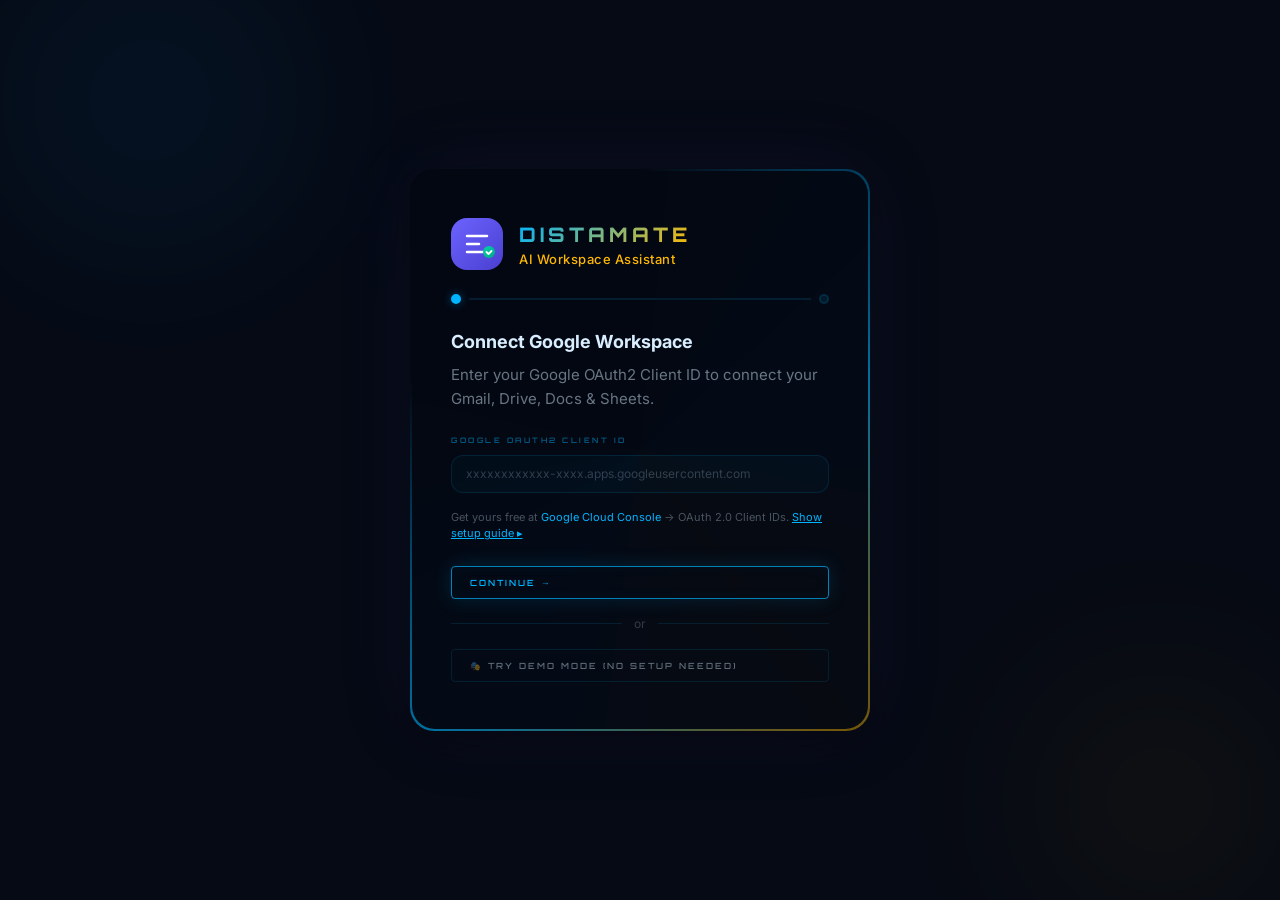
==== commit 833ac704: "feat: Dista Mode - full-screen JARVIS conversational robotic interface with system telemetry, live s" ====
--- a/index.html
+++ b/index.html
@@ -251,6 +251,12 @@
           <span id="mode-badge" class="mode-badge hidden"></span>
         </div>
         <div class="topbar-right">
+          <button class="topbar-btn dista-mode-btn" id="dista-mode-btn" title="Enter DISTA Mode (JARVIS Interface)">
+            <svg width="18" height="18" viewBox="0 0 24 24" fill="none" stroke="currentColor" stroke-width="2">
+              <polygon points="12 2 15.09 8.26 22 9.27 17 14.14 18.18 21.02 12 17.77 5.82 21.02 7 14.14 2 9.27 8.91 8.26 12 2"/>
+            </svg>
+            <span class="dista-mode-badge">DISTA MODE</span>
+          </button>
           <button class="topbar-btn" id="refresh-btn" title="Refresh data">
             <svg width="18" height="18" viewBox="0 0 24 24" fill="none" stroke="currentColor" stroke-width="2"><path d="M23 4v6h-6"/><path d="M1 20v-6h6"/><path d="M3.51 9a9 9 0 0 1 14.85-3.36L23 10M1 14l4.64 4.36A9 9 0 0 0 20.49 15"/></svg>
           </button>
@@ -383,6 +389,146 @@
       <button id="voice-cancel-btn" class="voice-cancel-btn">✕ Cancel</button>
 
     </div>
+  </div>
+
+  <!-- ═══════════════════════════════════════════════
+       DISTA MODE — FULL-SCREEN JARVIS CONVERSATIONAL HUD
+  ════════════════════════════════════════════════ -->
+  <div id="dista-mode" class="dista-mode hidden" aria-modal="true" role="dialog">
+
+    <!-- Top Status Bar -->
+    <div class="dm-header">
+      <div class="dm-header-left">
+        <div class="dm-pulse-dot"></div>
+        <span class="dm-title">DISTA OS // CONVERSATIONAL INTERFACE</span>
+        <span class="dm-sub">DISTAAIEMPLOYEE V3.0</span>
+      </div>
+      <div class="dm-header-center">
+        <div class="dm-clock" id="dm-clock">--:--:--</div>
+      </div>
+      <div class="dm-header-right">
+        <span class="dm-tag">GEMINI 2.0 FLASH</span>
+        <button class="dm-close-btn" id="dm-close-btn" title="Exit DISTA Mode (Esc)">
+          ✕ EXIT
+        </button>
+      </div>
+    </div>
+
+    <!-- Main Grid Layout -->
+    <div class="dm-body">
+
+      <!-- LEFT: Telemetry & Live Data Stream -->
+      <div class="dm-col-left">
+        <div class="dm-card dm-card-telemetry">
+          <div class="dm-card-hdr">SYSTEM METRICS</div>
+          <div class="dm-metric">
+            <div class="dm-metric-lbl"><span>AI NEURAL ENGINE</span><span id="dm-ai-pct">72%</span></div>
+            <div class="dm-bar"><div class="dm-fill" id="dm-ai-fill" style="width:72%"></div></div>
+          </div>
+          <div class="dm-metric">
+            <div class="dm-metric-lbl"><span>CPU CORE STREAM</span><span id="dm-cpu-pct">55%</span></div>
+            <div class="dm-bar"><div class="dm-fill" id="dm-cpu-fill" style="width:55%"></div></div>
+          </div>
+          <div class="dm-metric">
+            <div class="dm-metric-lbl"><span>CONTEXT BUFFER</span><span id="dm-mem-pct">42%</span></div>
+            <div class="dm-bar"><div class="dm-fill" id="dm-mem-fill" style="width:42%"></div></div>
+          </div>
+          <div class="dm-metric">
+            <div class="dm-metric-lbl"><span>WORKSPACE LATENCY</span><span id="dm-net-pct">60%</span></div>
+            <div class="dm-bar"><div class="dm-fill" id="dm-net-fill" style="width:60%"></div></div>
+          </div>
+        </div>
+
+        <div class="dm-card dm-card-stream">
+          <div class="dm-card-hdr">LIVE LOG FEED</div>
+          <div class="dm-stream" id="dm-stream"></div>
+        </div>
+      </div>
+
+      <!-- CENTER: 3D Holographic Arc Reactor Orb & Quick Directives -->
+      <div class="dm-col-center">
+
+        <!-- 3D Robotic Arc Reactor Core -->
+        <div class="dm-orb-container">
+          <div class="dm-orb-rings">
+            <div class="dm-ring dm-ring-1"></div>
+            <div class="dm-ring dm-ring-2"></div>
+            <div class="dm-ring dm-ring-3"></div>
+            <div class="dm-ring dm-ring-4"></div>
+          </div>
+          <div class="dm-orb" id="dm-orb" data-state="idle">
+            <div class="dm-orb-inner">
+              <svg width="44" height="44" viewBox="0 0 24 24" fill="none" stroke="currentColor" stroke-width="1.2">
+                <polygon points="12 2 15.09 8.26 22 9.27 17 14.14 18.18 21.02 12 17.77 5.82 21.02 7 14.14 2 9.27 8.91 8.26 12 2"/>
+              </svg>
+            </div>
+          </div>
+          <div class="dm-orb-label" id="dm-orb-label">STANDBY</div>
+        </div>
+
+        <!-- Quick Directive Chips -->
+        <div class="dm-quick-cmds">
+          <button class="dm-quick-btn" data-cmd="Summarize my recent unread emails and outline required actions.">
+            <span>📧 Summarize Inbox</span>
+          </button>
+          <button class="dm-quick-btn" data-cmd="Search my Google Drive for recent files and give me an overview.">
+            <span>🗂️ Search Drive</span>
+          </button>
+          <button class="dm-quick-btn" data-cmd="What tasks or messages need my immediate attention today?">
+            <span>⚡ Daily Briefing</span>
+          </button>
+          <button class="dm-quick-btn" data-cmd="Draft a quick professional email reply for my latest message.">
+            <span>✍️ Draft Reply</span>
+          </button>
+        </div>
+
+      </div>
+
+      <!-- RIGHT: Terminal Chat Interface -->
+      <div class="dm-col-right">
+        <div class="dm-chat-panel">
+          <div class="dm-chat-hdr">
+            <span>CONVERSATION STREAM</span>
+            <span class="dm-live-badge">● LIVE</span>
+          </div>
+          <div class="dm-chat-body" id="dm-chat"></div>
+
+          <!-- Command Input Bar -->
+          <div class="dm-input-bar">
+            <button class="dm-mic-btn" id="dm-mic-btn" title="Speak to DISTA">
+              <svg width="16" height="16" viewBox="0 0 24 24" fill="none" stroke="currentColor" stroke-width="2">
+                <path d="M12 1a3 3 0 0 0-3 3v8a3 3 0 0 0 6 0V4a3 3 0 0 0-3-3z"/>
+                <path d="M19 10v2a7 7 0 0 1-14 0v-2"/>
+                <line x1="12" y1="19" x2="12" y2="23"/>
+              </svg>
+            </button>
+            <input
+              type="text"
+              class="dm-input"
+              id="dm-input"
+              placeholder="Speak or type a command for DISTA..."
+              autocomplete="off"
+              spellcheck="false"
+            />
+            <button class="dm-send-btn" id="dm-send-btn">
+              <span>TRANSMIT</span>
+              <svg width="14" height="14" viewBox="0 0 24 24" fill="none" stroke="currentColor" stroke-width="2">
+                <line x1="22" y1="2" x2="11" y2="13"/>
+                <polygon points="22 2 15 22 11 13 2 9 22 2"/>
+              </svg>
+            </button>
+          </div>
+        </div>
+      </div>
+
+    </div>
+
+    <!-- Bottom Status Line -->
+    <div class="dm-footer">
+      <span id="dm-footer-status">◉ SYSTEM ACTIVE // DISTA CONVERSATIONAL INTERFACE READY</span>
+      <span>PRESS ESC TO RETURN TO WORKSPACE</span>
+    </div>
+
   </div>
 
   <!-- MOBILE BOTTOM NAV -->
--- a/styles/fx.css
+++ b/styles/fx.css
@@ -1,165 +1,163 @@
 /* ============================================================
-   DistaAiEmployee — 2030 FX Design Layer
-   3D HUD Aesthetic · Plasma Colors · Holographic Glass
+   DistaAiEmployee — STARK INDUSTRIES DESIGN SYSTEM
+   Arc Reactor · 4D HUD · Iron Man Aesthetic · 2030+
    ============================================================ */
 
-/* ── New Design Tokens ── */
+/* ── @property for animated gradient borders ── */
+@property --ring-angle {
+  syntax: '<angle>';
+  initial-value: 0deg;
+  inherits: false;
+}
+@property --ring-angle-fast {
+  syntax: '<angle>';
+  initial-value: 0deg;
+  inherits: false;
+}
+
+/* ── Stark Design Tokens ── */
 :root {
-  --c-void:   #020508;
-  --c-deep:   #040C14;
-  --c-plasma: #00E5FF;
-  --c-plasma-dim:  rgba(0,229,255,0.12);
-  --c-plasma-glow: rgba(0,229,255,0.4);
-  --c-purple:      #7C3AED;
-  --c-purple-glow: rgba(124,58,237,0.4);
-  --c-neon:        #FF2D9E;
-  --c-neon-glow:   rgba(255,45,158,0.4);
-  --c-matrix:      #00FF94;
-  --c-matrix-glow: rgba(0,255,148,0.3);
-  --c-amber:       #FFB300;
-
-  /* Override existing tokens */
-  --color-primary:      #00E5FF;
-  --color-primary-dark: #009CB5;
-  --color-primary-glow: rgba(0,229,255,0.35);
-  --color-accent:       #00FF94;
+  /* Arc Reactor Blue */
+  --c-arc:        #00B4FF;
+  --c-arc-dim:    rgba(0,180,255,0.12);
+  --c-arc-glow:   rgba(0,180,255,0.45);
+  /* Stark Gold */
+  --c-gold:       #FFB800;
+  --c-gold-dim:   rgba(255,184,0,0.12);
+  --c-gold-glow:  rgba(255,184,0,0.4);
+  /* Iron Man Red (accent only) */
+  --c-red:        #FF3A00;
+  --c-red-glow:   rgba(255,58,0,0.35);
+  /* Matrix / Success */
+  --c-matrix:     #00FF94;
+  --c-matrix-glow:rgba(0,255,148,0.3);
+  /* Danger */
+  --c-neon:       #FF2D9E;
+  /* Deep navy-black background */
+  --c-void:       #060A14;
+  --c-deep:       #080E1C;
+
+  /* Override existing design tokens */
+  --color-primary:      #00B4FF;
+  --color-primary-dark: #007AB3;
+  --color-primary-glow: rgba(0,180,255,0.4);
+  --color-accent:       #FFB800;
   --color-danger:       #FF2D9E;
-  --color-warning:      #FFB300;
+  --color-warning:      #FF3A00;
   --color-success:      #00FF94;
-  --color-bg:           #020508;
-  --color-bg2:          #040C14;
-  --color-surface:      rgba(0,229,255,0.02);
-  --color-surface2:     rgba(0,229,255,0.05);
-  --color-surface3:     rgba(0,229,255,0.09);
-  --color-border:       rgba(0,229,255,0.1);
-  --color-text:         #E2F5FF;
-  --color-text-muted:   rgba(226,245,255,0.5);
-  --color-text-subtle:  rgba(226,245,255,0.22);
+  --color-bg:           #060A14;
+  --color-bg2:          #080E1C;
+  --color-surface:      rgba(0,180,255,0.025);
+  --color-surface2:     rgba(0,180,255,0.05);
+  --color-surface3:     rgba(0,180,255,0.09);
+  --color-border:       rgba(0,180,255,0.12);
+  --color-text:         #D8EEFF;
+  --color-text-muted:   rgba(216,238,255,0.48);
+  --color-text-subtle:  rgba(216,238,255,0.22);
   --font-hud: 'Orbitron', sans-serif;
 }
 
-/* ── Global Base ── */
+/* ══════════════════════════════════════════════════════════════
+   GLOBAL BASE
+   ══════════════════════════════════════════════════════════════ */
 body {
   background: var(--c-void) !important;
   background-image:
-    radial-gradient(ellipse 90% 50% at 50% -10%, rgba(0,229,255,0.07) 0%, transparent 65%),
-    radial-gradient(ellipse 60% 50% at 100% 100%, rgba(124,58,237,0.06) 0%, transparent 65%),
-    radial-gradient(ellipse 50% 40% at 0% 80%, rgba(0,255,148,0.03) 0%, transparent 60%) !important;
+    radial-gradient(ellipse 100% 55% at 50% -5%, rgba(0,140,255,0.09) 0%, transparent 65%),
+    radial-gradient(ellipse 50% 40% at 95% 95%, rgba(255,184,0,0.05) 0%, transparent 60%),
+    radial-gradient(ellipse 40% 35% at 5% 90%, rgba(255,58,0,0.04) 0%, transparent 60%) !important;
   color: var(--color-text) !important;
-  font-family: var(--font-sans) !important;
-}
-
-/* ── Canvas Background ── */
+}
+
 #bg-canvas {
   position: fixed;
   inset: 0;
   z-index: 0;
   pointer-events: none;
-  opacity: 0.85;
-}
-
-/* ── Auth screen ── */
-.auth-screen {
+}
+
+/* ══════════════════════════════════════════════════════════════
+   STARK INDUSTRIES SIDEBAR
+   ══════════════════════════════════════════════════════════════ */
+.sidebar {
+  background: rgba(4,8,18,0.96) !important;
+  border-right: 1px solid rgba(0,180,255,0.08) !important;
+  backdrop-filter: blur(40px) saturate(1.4) !important;
+  box-shadow: 4px 0 80px rgba(0,0,0,0.97), inset -1px 0 0 rgba(0,180,255,0.04) !important;
   position: relative;
-  z-index: 10;
-}
-.auth-card {
-  background: rgba(4,12,20,0.9) !important;
-  border: 1px solid rgba(0,229,255,0.15) !important;
-  backdrop-filter: blur(40px) !important;
-  box-shadow:
-    0 0 0 1px rgba(0,229,255,0.05),
-    0 0 80px rgba(0,229,255,0.06),
-    0 40px 100px rgba(0,0,0,0.85) !important;
-  position: relative;
-}
-/* Corner brackets on auth card */
-.auth-card::before {
-  content: '';
-  position: absolute;
-  top: -1px; left: -1px;
-  width: 20px; height: 20px;
-  border-top: 2px solid rgba(0,229,255,0.6);
-  border-left: 2px solid rgba(0,229,255,0.6);
-  border-radius: var(--radius-sm) 0 0 0;
+  z-index: 100;
+  overflow: hidden;
+}
+
+/* Arc reactor pulse line at top of sidebar */
+.sidebar::before {
+  content: '';
+  position: absolute;
+  top: 0; left: -100%;
+  width: 100%; height: 1px;
+  background: linear-gradient(90deg,
+    transparent 0%,
+    rgba(0,180,255,0.9) 30%,
+    rgba(255,184,0,0.7) 60%,
+    rgba(0,180,255,0.9) 80%,
+    transparent 100%
+  );
+  animation: stark-scan 3.5s linear infinite;
   pointer-events: none;
 }
-.auth-card::after {
-  content: '';
-  position: absolute;
-  bottom: -1px; right: -1px;
-  width: 20px; height: 20px;
-  border-bottom: 2px solid rgba(0,229,255,0.6);
-  border-right: 2px solid rgba(0,229,255,0.6);
-  border-radius: 0 0 var(--radius-sm) 0;
+/* Gold line at bottom */
+.sidebar::after {
+  content: '';
+  position: absolute;
+  bottom: 0; left: -100%;
+  width: 60%; height: 1px;
+  background: linear-gradient(90deg, transparent, rgba(255,184,0,0.4), transparent);
+  animation: stark-scan 5s linear infinite 1.5s;
   pointer-events: none;
 }
-.auth-logo-text {
-  font-family: var(--font-hud) !important;
-  font-size: 20px !important;
-  letter-spacing: 4px !important;
-  background: linear-gradient(135deg, #00E5FF 0%, #7C3AED 100%);
-  -webkit-background-clip: text;
-  -webkit-text-fill-color: transparent;
-  background-clip: text;
-}
-.auth-title {
-  font-family: var(--font-hud) !important;
-  font-size: 22px !important;
-  letter-spacing: 3px !important;
-  text-transform: uppercase !important;
-  background: linear-gradient(135deg, #E2F5FF 0%, rgba(0,229,255,0.8) 100%);
-  -webkit-background-clip: text;
-  -webkit-text-fill-color: transparent;
-  background-clip: text;
-}
-
-/* ── App shell ── */
-.app-shell {
-  position: relative;
-  z-index: 10;
-}
-
-/* ── Sidebar holographic ── */
-.sidebar {
-  background: rgba(2,6,12,0.95) !important;
-  border-right: 1px solid rgba(0,229,255,0.07) !important;
-  backdrop-filter: blur(40px) saturate(1.5) !important;
-  box-shadow: 4px 0 60px rgba(0,0,0,0.95), inset -1px 0 0 rgba(0,229,255,0.04) !important;
-  position: relative;
-  overflow: hidden;
-}
-/* Animated plasma line at top */
-.sidebar::before {
-  content: '';
-  position: absolute;
-  top: 0; left: -100%; right: auto;
-  height: 1px; width: 100%;
-  background: linear-gradient(90deg, transparent, rgba(0,229,255,0.8), rgba(124,58,237,0.8), rgba(0,229,255,0.8), transparent);
-  animation: scan-plasma 4s linear infinite;
-  pointer-events: none;
-}
-
-/* ── Sidebar brand ── */
-.sidebar-brand {
-  position: relative;
-}
+
+/* ── Brand / Logo ── */
 .sidebar-brand-name {
   font-family: var(--font-hud) !important;
   font-size: 11px !important;
   letter-spacing: 3px !important;
   text-transform: uppercase !important;
-  background: linear-gradient(135deg, #00E5FF, #7C3AED) !important;
+  background: linear-gradient(135deg, #00B4FF 0%, #FFB800 100%) !important;
   -webkit-background-clip: text !important;
   -webkit-text-fill-color: transparent !important;
   background-clip: text !important;
 }
 
+/* Spinning arc reactor ring next to logo icon */
+.sidebar-brand .sidebar-logo {
+  position: relative;
+}
+.sidebar-brand .sidebar-logo::before {
+  content: '';
+  position: absolute;
+  inset: -4px;
+  border-radius: 50%;
+  border: 1px solid transparent;
+  border-top-color: rgba(0,180,255,0.7);
+  border-right-color: rgba(255,184,0,0.4);
+  animation: arc-spin 2s linear infinite;
+}
+.sidebar-brand .sidebar-logo::after {
+  content: '';
+  position: absolute;
+  inset: -8px;
+  border-radius: 50%;
+  border: 1px solid transparent;
+  border-bottom-color: rgba(0,180,255,0.3);
+  border-left-color: rgba(255,184,0,0.2);
+  animation: arc-spin 3.5s linear infinite reverse;
+}
+
 /* ── Nav items ── */
 .nav-item {
   font-family: var(--font-hud) !important;
-  font-size: 9px !important;
-  letter-spacing: 1.5px !important;
+  font-size: 8.5px !important;
+  letter-spacing: 2px !important;
   text-transform: uppercase !important;
   border-radius: 3px !important;
   position: relative;
@@ -169,222 +167,305 @@
 .nav-item::before {
   content: '';
   position: absolute;
-  left: 0; top: 0; bottom: 0;
+  left: 0; top: 20%; bottom: 20%;
   width: 2px;
-  background: var(--c-plasma);
-  box-shadow: 0 0 12px var(--c-plasma);
+  background: linear-gradient(to bottom, transparent, #00B4FF, #FFB800, #00B4FF, transparent);
+  box-shadow: 0 0 8px rgba(0,180,255,0.8);
   opacity: 0;
   transition: opacity 0.2s;
 }
-.nav-item.active {
-  background: rgba(0,229,255,0.06) !important;
-  color: var(--c-plasma) !important;
-}
+.nav-item.active { background: rgba(0,180,255,0.07) !important; color: var(--c-arc) !important; }
 .nav-item.active::before { opacity: 1; }
-.nav-item.active .nav-icon { color: var(--c-plasma) !important; }
-.nav-item:hover:not(.active) {
-  background: rgba(0,229,255,0.04) !important;
-  color: rgba(226,245,255,0.9) !important;
-}
+.nav-item.active .nav-icon { color: var(--c-arc) !important; }
+.nav-item:hover:not(.active) { background: rgba(0,180,255,0.04) !important; color: rgba(216,238,255,0.9) !important; }
 .nav-section-label {
   font-family: var(--font-hud) !important;
-  font-size: 8px !important;
-  letter-spacing: 2.5px !important;
-  color: rgba(0,229,255,0.28) !important;
-}
-
-/* ── Topbar ── */
+  font-size: 7.5px !important;
+  letter-spacing: 3px !important;
+  color: rgba(0,180,255,0.25) !important;
+}
+
+/* ══════════════════════════════════════════════════════════════
+   TOPBAR — STARK HUD
+   ══════════════════════════════════════════════════════════════ */
 .topbar {
-  background: rgba(2,6,12,0.85) !important;
-  border-bottom: 1px solid rgba(0,229,255,0.06) !important;
+  background: rgba(4,8,18,0.88) !important;
+  border-bottom: 1px solid rgba(0,180,255,0.07) !important;
   backdrop-filter: blur(30px) !important;
   position: relative;
   overflow: hidden;
 }
-/* Scanning bottom line */
 .topbar::after {
   content: '';
   position: absolute;
-  bottom: 0; left: -100%;
-  height: 1px; width: 60%;
-  background: linear-gradient(90deg, transparent, rgba(0,229,255,0.5), transparent);
-  animation: scan-plasma 7s linear infinite;
+  bottom: 0; left: -60%;
+  height: 1px; width: 40%;
+  background: linear-gradient(90deg, transparent, rgba(0,180,255,0.6), rgba(255,184,0,0.4), transparent);
+  animation: stark-scan 6s linear infinite 0.8s;
+}
+.topbar-title {
+  font-family: var(--font-hud) !important;
+  font-size: 11px !important;
+  letter-spacing: 3px !important;
+  text-transform: uppercase !important;
+  background: linear-gradient(90deg, #D8EEFF, rgba(0,180,255,0.7)) !important;
+  -webkit-background-clip: text !important;
+  -webkit-text-fill-color: transparent !important;
+  background-clip: text !important;
+}
+.topbar-btn {
+  color: rgba(216,238,255,0.4) !important;
+  border-radius: 5px !important;
+  transition: all 0.2s ease !important;
+}
+.topbar-btn:hover {
+  color: var(--c-arc) !important;
+  background: rgba(0,180,255,0.07) !important;
+  box-shadow: 0 0 12px rgba(0,180,255,0.15) !important;
+}
+
+/* ══════════════════════════════════════════════════════════════
+   PAGE HEADERS
+   ══════════════════════════════════════════════════════════════ */
+.page-title {
+  font-family: var(--font-hud) !important;
+  font-size: 17px !important;
+  letter-spacing: 4px !important;
+  text-transform: uppercase !important;
+  background: linear-gradient(135deg, #D8EEFF 0%, rgba(0,180,255,0.8) 60%, rgba(255,184,0,0.7) 100%) !important;
+  -webkit-background-clip: text !important;
+  -webkit-text-fill-color: transparent !important;
+  background-clip: text !important;
+}
+.page-subtitle {
+  font-family: var(--font-hud) !important;
+  font-size: 9px !important;
+  letter-spacing: 2px !important;
+  color: rgba(0,180,255,0.4) !important;
+}
+.section-title {
+  font-family: var(--font-hud) !important;
+  font-size: 8.5px !important;
+  letter-spacing: 3px !important;
+  text-transform: uppercase !important;
+  color: rgba(0,180,255,0.55) !important;
+}
+
+/* ══════════════════════════════════════════════════════════════
+   SECTION CARDS — HUD PANELS WITH ROLLING RING BORDER
+   ══════════════════════════════════════════════════════════════ */
+.section-card {
+  background: rgba(0,180,255,0.025) !important;
+  border: 1px solid transparent !important;
+  background-clip: padding-box !important;
+  position: relative;
+  transition: box-shadow 0.35s ease !important;
+}
+/* Rolling gradient border effect */
+.section-card::before {
+  content: '';
+  position: absolute;
+  inset: -1px;
+  border-radius: inherit;
+  background: conic-gradient(
+    from var(--ring-angle, 0deg),
+    rgba(0,180,255,0) 0%,
+    rgba(0,180,255,0.55) 18%,
+    rgba(255,184,0,0.4) 36%,
+    rgba(0,180,255,0.55) 54%,
+    rgba(0,180,255,0) 72%
+  );
+  animation: ring-spin 6s linear infinite;
+  z-index: 0;
+  border-radius: inherit;
+}
+/* Inner fill to mask the conic gradient leaving only border */
+.section-card::after {
+  content: '';
+  position: absolute;
+  inset: 1px;
+  background: rgba(6,10,20,0.96);
+  border-radius: calc(var(--radius-md, 8px) - 1px);
+  z-index: 0;
   pointer-events: none;
 }
-.topbar-title {
-  font-family: var(--font-hud) !important;
-  font-size: 12px !important;
-  letter-spacing: 2px !important;
-  text-transform: uppercase !important;
-  color: var(--color-text) !important;
-}
-
-/* ── Topbar buttons ── */
-.topbar-btn {
-  color: rgba(226,245,255,0.45) !important;
-  border-radius: 6px !important;
-  transition: all 0.2s ease !important;
-}
-.topbar-btn:hover {
-  color: var(--c-plasma) !important;
-  background: rgba(0,229,255,0.07) !important;
-  box-shadow: 0 0 15px rgba(0,229,255,0.1) !important;
-}
-
-/* ── Page titles ── */
-.page-title {
-  font-family: var(--font-hud) !important;
-  font-size: 18px !important;
-  letter-spacing: 3px !important;
-  text-transform: uppercase !important;
-  background: linear-gradient(135deg, #E2F5FF 0%, rgba(0,229,255,0.75) 100%);
-  -webkit-background-clip: text;
-  -webkit-text-fill-color: transparent;
-  background-clip: text;
-}
-.page-subtitle {
-  font-size: 11px !important;
-  letter-spacing: 0.5px !important;
-  color: rgba(226,245,255,0.4) !important;
-  font-family: var(--font-hud) !important;
-}
-.section-title {
-  font-family: var(--font-hud) !important;
-  font-size: 9px !important;
-  letter-spacing: 2.5px !important;
-  text-transform: uppercase !important;
-  color: rgba(0,229,255,0.6) !important;
-}
-
-/* ── Section cards — HUD glass panels ── */
-.section-card {
-  background: rgba(0,229,255,0.02) !important;
-  border: 1px solid rgba(0,229,255,0.09) !important;
+/* Lift content above the fake border */
+.section-card > * { position: relative; z-index: 1; }
+
+.section-card:hover {
+  box-shadow: 0 0 50px rgba(0,180,255,0.08), 0 20px 60px rgba(0,0,0,0.6) !important;
+}
+
+/* ══════════════════════════════════════════════════════════════
+   STAT CARDS — ROLLING RINGS FASTER
+   ══════════════════════════════════════════════════════════════ */
+.stat-card {
+  background: rgba(0,180,255,0.02) !important;
+  border: 1px solid transparent !important;
   position: relative;
-  transition: border-color 0.3s ease, box-shadow 0.3s ease !important;
-}
-.section-card:hover {
-  border-color: rgba(0,229,255,0.22) !important;
-  box-shadow: 0 0 40px rgba(0,229,255,0.05), 0 20px 50px rgba(0,0,0,0.5) !important;
-}
-/* HUD corner brackets */
-.section-card::before {
-  content: '';
-  position: absolute;
-  top: -1px; left: -1px;
-  width: 14px; height: 14px;
-  border-top: 2px solid rgba(0,229,255,0.45);
-  border-left: 2px solid rgba(0,229,255,0.45);
-  border-radius: 3px 0 0 0;
+  transition: box-shadow 0.3s ease !important;
+}
+.stat-card::before {
+  content: '';
+  position: absolute;
+  inset: -1px;
+  border-radius: inherit;
+  background: conic-gradient(
+    from var(--ring-angle-fast, 0deg),
+    rgba(0,180,255,0) 0%,
+    rgba(0,180,255,0.7) 15%,
+    rgba(255,184,0,0.5) 30%,
+    rgba(0,180,255,0.7) 45%,
+    rgba(0,180,255,0) 60%
+  );
+  animation: ring-spin-fast 3.5s linear infinite;
+  z-index: 0;
+}
+.stat-card::after {
+  content: '';
+  position: absolute;
+  inset: 1px;
+  background: rgba(6,10,20,0.97);
+  border-radius: calc(var(--radius-md, 8px) - 1px);
+  z-index: 0;
   pointer-events: none;
-  transition: border-color 0.3s;
-  z-index: 1;
-}
-.section-card::after {
-  content: '';
-  position: absolute;
-  bottom: -1px; right: -1px;
-  width: 14px; height: 14px;
-  border-bottom: 2px solid rgba(0,229,255,0.45);
-  border-right: 2px solid rgba(0,229,255,0.45);
-  border-radius: 0 0 3px 0;
-  pointer-events: none;
-  transition: border-color 0.3s;
-  z-index: 1;
-}
-.section-card:hover::before,
-.section-card:hover::after {
-  border-color: rgba(0,229,255,0.9) !important;
-}
-
-/* ── Stat cards ── */
-.stat-card {
-  background: rgba(0,229,255,0.02) !important;
-  border: 1px solid rgba(0,229,255,0.09) !important;
-  transition: all 0.3s ease !important;
-  position: relative;
-}
+}
+.stat-card > * { position: relative; z-index: 1; }
 .stat-card:hover {
-  border-color: rgba(0,229,255,0.28) !important;
-  box-shadow: 0 0 30px rgba(0,229,255,0.07), 0 16px 40px rgba(0,0,0,0.5) !important;
-}
-.stat-card::before {
-  content: '';
-  position: absolute;
-  top: -1px; left: -1px;
-  width: 10px; height: 10px;
-  border-top: 1px solid rgba(0,229,255,0.4);
-  border-left: 1px solid rgba(0,229,255,0.4);
-  pointer-events: none;
+  box-shadow: 0 0 40px rgba(0,180,255,0.1), 0 0 80px rgba(255,184,0,0.04) !important;
 }
 .stat-card-value {
   font-family: var(--font-hud) !important;
   font-size: 26px !important;
   font-weight: 700 !important;
-  color: var(--c-plasma) !important;
+  background: linear-gradient(135deg, #00B4FF, #FFB800) !important;
+  -webkit-background-clip: text !important;
+  -webkit-text-fill-color: transparent !important;
+  background-clip: text !important;
 }
 .stat-card-label {
   font-family: var(--font-hud) !important;
-  font-size: 8px !important;
-  letter-spacing: 2.5px !important;
-  text-transform: uppercase !important;
-  color: rgba(226,245,255,0.45) !important;
-}
-.stat-card-icon {
-  font-size: 20px !important;
-  opacity: 0.8 !important;
-}
-
-/* ── Settings cards ── */
+  font-size: 7.5px !important;
+  letter-spacing: 3px !important;
+  text-transform: uppercase !important;
+  color: rgba(0,180,255,0.45) !important;
+}
+
+/* ══════════════════════════════════════════════════════════════
+   SETTINGS CARDS
+   ══════════════════════════════════════════════════════════════ */
 .settings-card {
-  background: rgba(0,229,255,0.02) !important;
-  border: 1px solid rgba(0,229,255,0.09) !important;
+  background: rgba(0,180,255,0.02) !important;
+  border: 1px solid rgba(0,180,255,0.1) !important;
   position: relative;
 }
 .settings-card::before {
   content: '';
   position: absolute;
   top: -1px; left: -1px;
-  width: 10px; height: 10px;
-  border-top: 1px solid rgba(0,229,255,0.4);
-  border-left: 1px solid rgba(0,229,255,0.4);
+  width: 12px; height: 12px;
+  border-top: 2px solid rgba(0,180,255,0.5);
+  border-left: 2px solid rgba(0,180,255,0.5);
   pointer-events: none;
 }
 .settings-card-title {
   font-family: var(--font-hud) !important;
   font-size: 10px !important;
-  letter-spacing: 1.5px !important;
-  text-transform: uppercase !important;
-}
-
-/* ── Buttons — neon outlined ── */
+  letter-spacing: 2px !important;
+  text-transform: uppercase !important;
+}
+
+/* ══════════════════════════════════════════════════════════════
+   AUTH CARD
+   ══════════════════════════════════════════════════════════════ */
+.auth-card {
+  background: rgba(4,8,18,0.92) !important;
+  border: 1px solid transparent !important;
+  position: relative;
+}
+.auth-card::before {
+  content: '';
+  position: absolute;
+  inset: -1px;
+  border-radius: inherit;
+  background: conic-gradient(
+    from var(--ring-angle, 0deg),
+    rgba(0,180,255,0) 0%,
+    rgba(0,180,255,0.6) 20%,
+    rgba(255,184,0,0.45) 40%,
+    rgba(0,180,255,0.6) 60%,
+    rgba(0,180,255,0) 80%
+  );
+  animation: ring-spin 5s linear infinite;
+  z-index: 0;
+}
+.auth-card::after {
+  content: '';
+  position: absolute;
+  inset: 1px;
+  background: rgba(4,8,18,0.97);
+  border-radius: calc(var(--radius-xl, 16px) - 1px);
+  z-index: 0;
+  pointer-events: none;
+}
+.auth-card > * { position: relative; z-index: 1; }
+
+.auth-logo-text, .auth-title {
+  font-family: var(--font-hud) !important;
+  letter-spacing: 4px !important;
+  text-transform: uppercase !important;
+  background: linear-gradient(135deg, #00B4FF 0%, #FFB800 100%) !important;
+  -webkit-background-clip: text !important;
+  -webkit-text-fill-color: transparent !important;
+  background-clip: text !important;
+}
+.auth-title { font-size: 20px !important; }
+.auth-logo-text { font-size: 18px !important; }
+
+/* ══════════════════════════════════════════════════════════════
+   BUTTONS — STARK INDUSTRIES OUTLINED NEON
+   ══════════════════════════════════════════════════════════════ */
 .btn {
   font-family: var(--font-hud) !important;
-  font-size: 9px !important;
-  letter-spacing: 1.5px !important;
+  font-size: 8.5px !important;
+  letter-spacing: 2px !important;
   text-transform: uppercase !important;
   border-radius: 4px !important;
-}
+  position: relative;
+  overflow: hidden;
+  transition: all 0.2s ease !important;
+}
+/* Shimmer on hover */
+.btn::after {
+  content: '';
+  position: absolute;
+  top: 0; left: -100%; bottom: 0;
+  width: 50%;
+  background: linear-gradient(90deg, transparent, rgba(255,255,255,0.08), transparent);
+  transition: left 0.4s ease;
+}
+.btn:hover::after { left: 150%; }
+
 .btn-primary {
   background: transparent !important;
-  border: 1px solid var(--c-plasma) !important;
-  color: var(--c-plasma) !important;
-  box-shadow: 0 0 15px rgba(0,229,255,0.12), inset 0 0 15px rgba(0,229,255,0.04) !important;
+  border: 1px solid rgba(0,180,255,0.7) !important;
+  color: var(--c-arc) !important;
+  box-shadow: 0 0 20px rgba(0,180,255,0.15), inset 0 0 15px rgba(0,180,255,0.04) !important;
 }
 .btn-primary:hover:not(:disabled) {
-  background: rgba(0,229,255,0.1) !important;
-  box-shadow: 0 0 30px rgba(0,229,255,0.35), inset 0 0 20px rgba(0,229,255,0.08) !important;
+  background: rgba(0,180,255,0.1) !important;
+  box-shadow: 0 0 35px rgba(0,180,255,0.4), inset 0 0 25px rgba(0,180,255,0.08), 0 0 2px rgba(0,180,255,0.8) !important;
   transform: translateY(-1px) !important;
 }
 .btn-secondary {
-  background: rgba(0,229,255,0.04) !important;
-  border: 1px solid rgba(0,229,255,0.15) !important;
-  color: rgba(226,245,255,0.6) !important;
+  background: rgba(0,180,255,0.04) !important;
+  border: 1px solid rgba(0,180,255,0.18) !important;
+  color: rgba(216,238,255,0.6) !important;
 }
 .btn-secondary:hover:not(:disabled) {
-  background: rgba(0,229,255,0.09) !important;
-  border-color: rgba(0,229,255,0.35) !important;
-  color: var(--c-plasma) !important;
+  background: rgba(0,180,255,0.08) !important;
+  border-color: rgba(0,180,255,0.4) !important;
+  color: var(--c-arc) !important;
 }
 .btn-danger {
   background: transparent !important;
@@ -393,366 +474,290 @@
   box-shadow: 0 0 15px rgba(255,45,158,0.1) !important;
 }
 .btn-danger:hover:not(:disabled) {
-  background: rgba(255,45,158,0.1) !important;
-  box-shadow: 0 0 25px rgba(255,45,158,0.3) !important;
+  background: rgba(255,45,158,0.08) !important;
+  box-shadow: 0 0 30px rgba(255,45,158,0.3) !important;
 }
 .btn-ghost {
   background: transparent !important;
-  color: rgba(226,245,255,0.45) !important;
+  color: rgba(216,238,255,0.42) !important;
 }
 .btn-ghost:hover:not(:disabled) {
-  background: rgba(0,229,255,0.05) !important;
-  color: var(--c-plasma) !important;
-}
-.btn-sm { font-size: 8px !important; letter-spacing: 1px !important; }
-
-/* ── Google sign-in button ── */
+  color: var(--c-arc) !important;
+  background: rgba(0,180,255,0.05) !important;
+}
+.btn-sm { font-size: 7.5px !important; letter-spacing: 1.5px !important; }
+
 .btn-google-signin {
-  background: rgba(0,229,255,0.04) !important;
-  border: 1px solid rgba(0,229,255,0.18) !important;
+  background: rgba(0,180,255,0.04) !important;
+  border: 1px solid rgba(0,180,255,0.2) !important;
   color: var(--color-text) !important;
   font-family: var(--font-hud) !important;
-  font-size: 10px !important;
-  letter-spacing: 1px !important;
+  font-size: 9px !important;
+  letter-spacing: 1.5px !important;
   text-transform: uppercase !important;
 }
 .btn-google-signin:hover {
-  background: rgba(0,229,255,0.09) !important;
-  border-color: rgba(0,229,255,0.4) !important;
-  box-shadow: 0 0 20px rgba(0,229,255,0.15) !important;
-}
-
-/* ── Forms ── */
+  background: rgba(0,180,255,0.09) !important;
+  border-color: rgba(0,180,255,0.45) !important;
+  box-shadow: 0 0 22px rgba(0,180,255,0.18) !important;
+}
+
+/* ══════════════════════════════════════════════════════════════
+   FORMS
+   ══════════════════════════════════════════════════════════════ */
 .form-label {
   font-family: var(--font-hud) !important;
-  font-size: 8px !important;
-  letter-spacing: 2px !important;
-  text-transform: uppercase !important;
-  color: rgba(0,229,255,0.55) !important;
+  font-size: 7.5px !important;
+  letter-spacing: 2.5px !important;
+  text-transform: uppercase !important;
+  color: rgba(0,180,255,0.5) !important;
 }
 .form-input, select.form-input {
-  background: rgba(0,229,255,0.03) !important;
-  border: 1px solid rgba(0,229,255,0.12) !important;
+  background: rgba(0,180,255,0.03) !important;
+  border: 1px solid rgba(0,180,255,0.13) !important;
   color: var(--color-text) !important;
   font-family: var(--font-mono) !important;
   font-size: 12px !important;
 }
 .form-input:focus, select.form-input:focus {
-  border-color: rgba(0,229,255,0.42) !important;
-  box-shadow: 0 0 0 3px rgba(0,229,255,0.07), 0 0 25px rgba(0,229,255,0.09) !important;
-  background: rgba(0,229,255,0.05) !important;
-}
-.form-hint {
-  font-size: 11px !important;
-  color: rgba(226,245,255,0.35) !important;
-}
-
-/* ── Status dots ── */
-.status-dot.connected {
-  background: var(--c-matrix) !important;
-  box-shadow: 0 0 8px var(--c-matrix-glow) !important;
-}
-.status-dot.disconnected {
-  background: rgba(226,245,255,0.2) !important;
-  box-shadow: none !important;
-}
-.status-dot.error {
-  background: var(--c-amber) !important;
-  box-shadow: 0 0 8px rgba(255,179,0,0.4) !important;
-}
-
-/* ── Mode badges ── */
+  border-color: rgba(0,180,255,0.5) !important;
+  box-shadow: 0 0 0 3px rgba(0,180,255,0.08), 0 0 25px rgba(0,180,255,0.1) !important;
+  background: rgba(0,180,255,0.05) !important;
+  outline: none !important;
+}
+.form-hint { font-size: 11px !important; color: rgba(216,238,255,0.32) !important; }
+
+/* ══════════════════════════════════════════════════════════════
+   STATUS & BADGES
+   ══════════════════════════════════════════════════════════════ */
+.status-dot.connected  { background: var(--c-matrix) !important; box-shadow: 0 0 10px var(--c-matrix-glow) !important; }
+.status-dot.disconnected { background: rgba(216,238,255,0.18) !important; }
+.status-dot.error      { background: var(--c-gold) !important; box-shadow: 0 0 10px var(--c-gold-glow) !important; }
+
 .mode-badge {
   font-family: var(--font-hud) !important;
-  font-size: 8px !important;
-  letter-spacing: 1.5px !important;
-  text-transform: uppercase !important;
-}
-.mode-badge.live {
-  background: rgba(0,255,148,0.07) !important;
-  border: 1px solid rgba(0,255,148,0.2) !important;
-  color: var(--c-matrix) !important;
-}
-.mode-badge.demo {
-  background: rgba(255,179,0,0.07) !important;
-  border: 1px solid rgba(255,179,0,0.2) !important;
-  color: var(--c-amber) !important;
-}
-
-/* ── Priority badges ── */
-.priority-badge {
-  font-family: var(--font-hud) !important;
-  font-size: 7px !important;
-  letter-spacing: 1.5px !important;
-  text-transform: uppercase !important;
-}
-
-/* ── AI insight boxes ── */
+  font-size: 7.5px !important;
+  letter-spacing: 2px !important;
+  text-transform: uppercase !important;
+}
+.mode-badge.live  { background: rgba(0,255,148,0.07) !important; border: 1px solid rgba(0,255,148,0.2) !important; color: var(--c-matrix) !important; }
+.mode-badge.demo  { background: rgba(255,184,0,0.07) !important; border: 1px solid rgba(255,184,0,0.2) !important; color: var(--c-gold) !important; }
+.priority-badge   { font-family: var(--font-hud) !important; font-size: 7px !important; letter-spacing: 1.5px !important; text-transform: uppercase !important; }
+.ai-chip {
+  background: rgba(0,180,255,0.06) !important;
+  border: 1px solid rgba(0,180,255,0.15) !important;
+  font-family: var(--font-hud) !important;
+  font-size: 7.5px !important;
+  letter-spacing: 1px !important;
+  text-transform: uppercase !important;
+  color: rgba(0,180,255,0.7) !important;
+}
 .ai-summary-box {
-  background: rgba(0,229,255,0.03) !important;
-  border: 1px solid rgba(0,229,255,0.1) !important;
-  border-left: 2px solid var(--c-plasma) !important;
-}
-.ai-chip {
-  background: rgba(0,229,255,0.06) !important;
-  border: 1px solid rgba(0,229,255,0.12) !important;
+  background: rgba(0,180,255,0.025) !important;
+  border: 1px solid rgba(0,180,255,0.1) !important;
+  border-left: 2px solid var(--c-arc) !important;
+}
+
+/* ══════════════════════════════════════════════════════════════
+   USER AVATAR
+   ══════════════════════════════════════════════════════════════ */
+.user-avatar {
+  background: linear-gradient(135deg, #00B4FF, #FFB800) !important;
+  font-family: var(--font-hud) !important;
+  font-weight: 700 !important;
+  box-shadow: 0 0 15px rgba(0,180,255,0.3) !important;
+}
+
+/* ══════════════════════════════════════════════════════════════
+   CHAT PANEL
+   ══════════════════════════════════════════════════════════════ */
+.chat-panel {
+  background: rgba(4,8,18,0.97) !important;
+  border-left: 1px solid rgba(0,180,255,0.08) !important;
+  backdrop-filter: blur(40px) !important;
+  box-shadow: -4px 0 70px rgba(0,0,0,0.95) !important;
+}
+.chat-title {
+  font-family: var(--font-hud) !important;
+  font-size: 9px !important;
+  letter-spacing: 3px !important;
+  text-transform: uppercase !important;
+  background: linear-gradient(90deg, #00B4FF, #FFB800) !important;
+  -webkit-background-clip: text !important;
+  -webkit-text-fill-color: transparent !important;
+  background-clip: text !important;
+}
+.chat-input {
+  background: rgba(0,180,255,0.03) !important;
+  border: 1px solid rgba(0,180,255,0.12) !important;
+  color: var(--color-text) !important;
+  font-family: var(--font-mono) !important;
+}
+.chat-input:focus { border-color: rgba(0,180,255,0.35) !important; outline: none !important; }
+.chat-send-btn {
+  background: linear-gradient(135deg, rgba(0,180,255,0.15), rgba(255,184,0,0.1)) !important;
+  border: 1px solid rgba(0,180,255,0.25) !important;
+  color: var(--c-arc) !important;
+}
+.chat-send-btn:hover {
+  background: linear-gradient(135deg, rgba(0,180,255,0.25), rgba(255,184,0,0.15)) !important;
+  box-shadow: 0 0 20px rgba(0,180,255,0.22) !important;
+}
+.suggestion-chip {
+  background: rgba(0,180,255,0.05) !important;
+  border: 1px solid rgba(0,180,255,0.12) !important;
+  color: rgba(0,180,255,0.65) !important;
   font-family: var(--font-hud) !important;
   font-size: 8px !important;
   letter-spacing: 1px !important;
   text-transform: uppercase !important;
-  color: var(--c-plasma) !important;
-}
-
-/* ── User avatar ── */
-.user-avatar {
-  background: linear-gradient(135deg, #00E5FF, #7C3AED) !important;
-  font-family: var(--font-hud) !important;
-  font-weight: 700 !important;
-}
-
-/* ── Chat panel ── */
-.chat-panel {
-  background: rgba(2,6,12,0.97) !important;
-  border-left: 1px solid rgba(0,229,255,0.07) !important;
-  backdrop-filter: blur(40px) !important;
-  box-shadow: -4px 0 60px rgba(0,0,0,0.9) !important;
-}
-.chat-title {
-  font-family: var(--font-hud) !important;
-  font-size: 10px !important;
-  letter-spacing: 2px !important;
-  text-transform: uppercase !important;
-  color: var(--c-plasma) !important;
-}
-.chat-input {
-  background: rgba(0,229,255,0.03) !important;
-  border: 1px solid rgba(0,229,255,0.1) !important;
-  color: var(--color-text) !important;
-  font-family: var(--font-mono) !important;
-  font-size: 12px !important;
-}
-.chat-input:focus {
-  border-color: rgba(0,229,255,0.3) !important;
-  box-shadow: 0 0 15px rgba(0,229,255,0.07) !important;
-}
-.chat-send-btn {
-  background: linear-gradient(135deg, rgba(0,229,255,0.15), rgba(124,58,237,0.15)) !important;
-  border: 1px solid rgba(0,229,255,0.2) !important;
-  color: var(--c-plasma) !important;
-}
-.chat-send-btn:hover {
-  background: linear-gradient(135deg, rgba(0,229,255,0.25), rgba(124,58,237,0.25)) !important;
-  box-shadow: 0 0 20px rgba(0,229,255,0.2) !important;
-}
-.suggestion-chip {
-  background: rgba(0,229,255,0.04) !important;
-  border: 1px solid rgba(0,229,255,0.1) !important;
-  color: rgba(0,229,255,0.65) !important;
-  font-family: var(--font-hud) !important;
-  font-size: 8px !important;
-  letter-spacing: 1px !important;
-  text-transform: uppercase !important;
-}
-.suggestion-chip:hover {
-  background: rgba(0,229,255,0.1) !important;
-  border-color: rgba(0,229,255,0.3) !important;
-  color: var(--c-plasma) !important;
-}
-
-/* ── Toast ── */
+}
+.suggestion-chip:hover { background: rgba(0,180,255,0.1) !important; color: var(--c-arc) !important; border-color: rgba(0,180,255,0.3) !important; }
+
+/* ══════════════════════════════════════════════════════════════
+   TOAST & MODAL
+   ══════════════════════════════════════════════════════════════ */
 .toast {
-  background: rgba(2,6,14,0.97) !important;
-  border: 1px solid rgba(0,229,255,0.12) !important;
+  background: rgba(4,8,18,0.98) !important;
+  border: 1px solid rgba(0,180,255,0.14) !important;
   backdrop-filter: blur(20px) !important;
   font-family: var(--font-hud) !important;
-  font-size: 10px !important;
+  font-size: 9.5px !important;
   letter-spacing: 0.5px !important;
-  box-shadow: 0 0 30px rgba(0,229,255,0.07), 0 8px 30px rgba(0,0,0,0.8) !important;
+  box-shadow: 0 0 30px rgba(0,180,255,0.07), 0 8px 30px rgba(0,0,0,0.85) !important;
 }
 .toast.success { border-left: 2px solid var(--c-matrix) !important; }
 .toast.error   { border-left: 2px solid var(--c-neon) !important; }
-.toast.info    { border-left: 2px solid var(--c-plasma) !important; }
-.toast.warning { border-left: 2px solid var(--c-amber) !important; }
-
-/* ── Modal ── */
-.modal-overlay {
-  background: rgba(0,0,0,0.8) !important;
-  backdrop-filter: blur(10px) !important;
-}
+.toast.info    { border-left: 2px solid var(--c-arc) !important; }
+.toast.warning { border-left: 2px solid var(--c-gold) !important; }
+
+.modal-overlay { background: rgba(0,0,0,0.85) !important; backdrop-filter: blur(12px) !important; }
 .modal {
-  background: rgba(3,8,16,0.98) !important;
-  border: 1px solid rgba(0,229,255,0.15) !important;
+  background: rgba(4,8,18,0.99) !important;
+  border: 1px solid transparent !important;
+  position: relative;
   backdrop-filter: blur(40px) !important;
-  box-shadow:
-    0 0 0 1px rgba(0,229,255,0.04),
-    0 0 60px rgba(0,229,255,0.06),
-    0 40px 80px rgba(0,0,0,0.95) !important;
-  position: relative;
 }
 .modal::before {
   content: '';
   position: absolute;
-  top: -1px; left: -1px;
-  width: 16px; height: 16px;
-  border-top: 2px solid rgba(0,229,255,0.5);
-  border-left: 2px solid rgba(0,229,255,0.5);
+  inset: -1px;
+  border-radius: inherit;
+  background: conic-gradient(from var(--ring-angle, 0deg), rgba(0,180,255,0), rgba(0,180,255,0.5), rgba(255,184,0,0.3), rgba(0,180,255,0.5), rgba(0,180,255,0));
+  animation: ring-spin 5s linear infinite;
+  z-index: 0;
+}
+.modal::after {
+  content: '';
+  position: absolute;
+  inset: 1px;
+  background: rgba(4,8,18,0.99);
+  border-radius: calc(var(--radius-lg, 12px) - 1px);
+  z-index: 0;
   pointer-events: none;
 }
-.modal::after {
-  content: '';
-  position: absolute;
-  bottom: -1px; right: -1px;
-  width: 16px; height: 16px;
-  border-bottom: 2px solid rgba(0,229,255,0.5);
-  border-right: 2px solid rgba(0,229,255,0.5);
-  pointer-events: none;
-}
-.modal-title {
-  font-family: var(--font-hud) !important;
-  font-size: 12px !important;
-  letter-spacing: 2px !important;
-  text-transform: uppercase !important;
-  color: var(--c-plasma) !important;
-}
-
-/* ── Email items ── */
-.email-item {
-  border-bottom: 1px solid rgba(0,229,255,0.04) !important;
-  transition: all 0.15s ease !important;
-}
-.email-item:hover {
-  background: rgba(0,229,255,0.03) !important;
-}
-.email-item.unread { border-left: 2px solid var(--c-plasma) !important; }
-.email-sender { font-family: var(--font-hud) !important; font-size: 10px !important; }
-.email-subject { color: var(--color-text) !important; }
-
-/* ── File cards ── */
-.file-card {
-  background: rgba(0,229,255,0.02) !important;
-  border: 1px solid rgba(0,229,255,0.07) !important;
-  transition: all 0.2s ease !important;
-}
-.file-card:hover {
-  border-color: rgba(0,229,255,0.25) !important;
-  background: rgba(0,229,255,0.05) !important;
-  box-shadow: 0 8px 30px rgba(0,229,255,0.07) !important;
-}
-.file-name {
-  font-family: var(--font-hud) !important;
-  font-size: 9px !important;
-  letter-spacing: 0.5px !important;
-  text-transform: uppercase !important;
-}
-
-/* ── Data tables ── */
+.modal > * { position: relative; z-index: 1; }
+.modal-title { font-family: var(--font-hud) !important; font-size: 11px !important; letter-spacing: 2.5px !important; text-transform: uppercase !important; color: var(--c-arc) !important; }
+
+/* ══════════════════════════════════════════════════════════════
+   DATA — EMAIL / FILE / TABLE
+   ══════════════════════════════════════════════════════════════ */
+.email-item        { border-bottom: 1px solid rgba(0,180,255,0.04) !important; transition: all 0.15s ease !important; }
+.email-item:hover  { background: rgba(0,180,255,0.03) !important; }
+.email-item.unread { border-left: 2px solid var(--c-arc) !important; }
+.email-sender      { font-family: var(--font-hud) !important; font-size: 9.5px !important; }
+
+.file-card { background: rgba(0,180,255,0.02) !important; border: 1px solid rgba(0,180,255,0.08) !important; transition: all 0.2s ease !important; }
+.file-card:hover  { border-color: rgba(0,180,255,0.28) !important; background: rgba(0,180,255,0.05) !important; box-shadow: 0 8px 30px rgba(0,180,255,0.07) !important; }
+.file-name         { font-family: var(--font-hud) !important; font-size: 8.5px !important; letter-spacing: 0.5px !important; text-transform: uppercase !important; }
+
 .data-table th {
   font-family: var(--font-hud) !important;
   font-size: 8px !important;
   letter-spacing: 2px !important;
   text-transform: uppercase !important;
-  color: rgba(0,229,255,0.45) !important;
-  background: rgba(0,229,255,0.03) !important;
-  border-bottom: 1px solid rgba(0,229,255,0.09) !important;
-}
-.data-table td {
-  border-bottom: 1px solid rgba(0,229,255,0.04) !important;
-  font-family: var(--font-mono) !important;
-  font-size: 11px !important;
-}
-.data-table tr:hover td { background: rgba(0,229,255,0.02) !important; }
-
-/* ── Sheet tabs ── */
-.sheet-tab {
-  font-family: var(--font-hud) !important;
-  font-size: 8px !important;
-  letter-spacing: 1.5px !important;
-  text-transform: uppercase !important;
-}
-.sheet-tab.active {
-  background: rgba(0,229,255,0.08) !important;
-  border: 1px solid rgba(0,229,255,0.25) !important;
-  color: var(--c-plasma) !important;
-}
-
-/* ── Spinner ── */
-.spinner {
-  border-color: rgba(0,229,255,0.1) !important;
-  border-top-color: var(--c-plasma) !important;
-}
-
-/* ── Orb backgrounds ── */
-.orb-1 { background: radial-gradient(circle, rgba(0,229,255,0.18), transparent 70%) !important; }
-.orb-2 { background: radial-gradient(circle, rgba(124,58,237,0.14), transparent 70%) !important; }
-.orb-3 { background: radial-gradient(circle, rgba(255,45,158,0.1), transparent 70%) !important; }
-
-/* ── Dividers ── */
-.divider {
-  border-color: rgba(0,229,255,0.08) !important;
-}
-
-/* ── Section headers ── */
-.section-header {
-  border-bottom: 1px solid rgba(0,229,255,0.07) !important;
-}
-
-/* ── Voice overlay enhancements ── */
-.voice-orb-state {
-  font-family: var(--font-hud) !important;
-  font-size: 11px !important;
-  letter-spacing: 5px !important;
-}
-.voice-hint {
-  font-family: var(--font-hud) !important;
-  font-size: 9px !important;
-  letter-spacing: 1.5px !important;
-}
-.voice-cancel-btn {
-  font-family: var(--font-hud) !important;
-  font-size: 9px !important;
-  letter-spacing: 2.5px !important;
-  text-transform: uppercase !important;
-}
-.voice-transcript {
-  font-family: var(--font-mono) !important;
-  font-size: 15px !important;
-}
-
-/* ── Scrollbars ── */
+  color: rgba(0,180,255,0.45) !important;
+  background: rgba(0,180,255,0.03) !important;
+  border-bottom: 1px solid rgba(0,180,255,0.1) !important;
+}
+.data-table td     { border-bottom: 1px solid rgba(0,180,255,0.04) !important; font-family: var(--font-mono) !important; font-size: 11px !important; }
+.data-table tr:hover td { background: rgba(0,180,255,0.025) !important; }
+
+.sheet-tab        { font-family: var(--font-hud) !important; font-size: 8px !important; letter-spacing: 2px !important; text-transform: uppercase !important; }
+.sheet-tab.active { background: rgba(0,180,255,0.09) !important; border: 1px solid rgba(0,180,255,0.3) !important; color: var(--c-arc) !important; }
+
+/* ══════════════════════════════════════════════════════════════
+   VOICE ORB — ARC REACTOR
+   ══════════════════════════════════════════════════════════════ */
+.voice-overlay { background: rgba(4,8,18,0.92) !important; backdrop-filter: blur(30px) !important; }
+.voice-orb-state { font-family: var(--font-hud) !important; font-size: 10px !important; letter-spacing: 6px !important; color: rgba(0,180,255,0.6) !important; }
+.voice-transcript { font-family: var(--font-mono) !important; font-size: 14px !important; color: rgba(216,238,255,0.9) !important; }
+.voice-hint       { font-family: var(--font-hud) !important; font-size: 8px !important; letter-spacing: 2px !important; color: rgba(0,180,255,0.35) !important; }
+.voice-cancel-btn { font-family: var(--font-hud) !important; font-size: 8px !important; letter-spacing: 3px !important; text-transform: uppercase !important; border: 1px solid rgba(0,180,255,0.2) !important; }
+.voice-cancel-btn:hover { border-color: rgba(0,180,255,0.5) !important; color: var(--c-arc) !important; }
+
+/* Override orb core for arc reactor look */
+.orb-core {
+  background: radial-gradient(circle at 35% 35%, #1AD4FF, #005580) !important;
+  box-shadow: 0 0 40px rgba(0,180,255,0.6), 0 0 100px rgba(0,180,255,0.2), inset 0 0 25px rgba(0,220,255,0.15) !important;
+}
+.voice-orb[data-state="listening"] .orb-core {
+  background: radial-gradient(circle at 35% 35%, #FF6090, #CC0060) !important;
+  box-shadow: 0 0 40px rgba(255,45,120,0.6), 0 0 100px rgba(255,45,120,0.2) !important;
+}
+.voice-orb[data-state="thinking"] .orb-core {
+  background: radial-gradient(circle at 35% 35%, #FFD055, #CC8800) !important;
+  box-shadow: 0 0 40px rgba(255,184,0,0.6), 0 0 100px rgba(255,184,0,0.2) !important;
+}
+.voice-orb[data-state="speaking"] .orb-core {
+  background: radial-gradient(circle at 35% 35%, #00FFB8, #008850) !important;
+  box-shadow: 0 0 40px rgba(0,255,148,0.5), 0 0 100px rgba(0,255,148,0.15) !important;
+}
+
+/* Orb rings = spinning arc reactor rings */
+.orb-ring {
+  border-color: rgba(0,180,255,0.25) !important;
+}
+.voice-orb[data-state="idle"] .orb-ring-1 { animation: arc-spin 4s linear infinite; }
+.voice-orb[data-state="idle"] .orb-ring-2 { animation: arc-spin 6s linear infinite reverse; }
+.voice-orb[data-state="idle"] .orb-ring-3 { animation: arc-spin 9s linear infinite; }
+
+/* ══════════════════════════════════════════════════════════════
+   ORB BACKGROUNDS
+   ══════════════════════════════════════════════════════════════ */
+.orb-1 { background: radial-gradient(circle, rgba(0,140,255,0.18), transparent 70%) !important; }
+.orb-2 { background: radial-gradient(circle, rgba(255,184,0,0.12), transparent 70%) !important; }
+.orb-3 { background: radial-gradient(circle, rgba(255,58,0,0.08), transparent 70%) !important; }
+
+/* ══════════════════════════════════════════════════════════════
+   MISC
+   ══════════════════════════════════════════════════════════════ */
+.spinner { border-color: rgba(0,180,255,0.1) !important; border-top-color: var(--c-arc) !important; }
+.divider { border-color: rgba(0,180,255,0.07) !important; }
+.section-header { border-bottom: 1px solid rgba(0,180,255,0.07) !important; }
+
 ::-webkit-scrollbar { width: 3px; height: 3px; }
 ::-webkit-scrollbar-track { background: transparent; }
-::-webkit-scrollbar-thumb {
-  background: rgba(0,229,255,0.14);
-  border-radius: 2px;
-}
-::-webkit-scrollbar-thumb:hover { background: rgba(0,229,255,0.3); }
-
-/* ── Text selection ── */
-::selection {
-  background: rgba(0,229,255,0.2);
-  color: #E2F5FF;
-}
-
-/* ══════════════════════════════════════════════════════════════
-   MOBILE BOTTOM NAV — Phone-first layout for 2030 personal use
-   ══════════════════════════════════════════════════════════════ */
-
-.mobile-bottom-nav {
-  display: none;
-}
+::-webkit-scrollbar-thumb { background: rgba(0,180,255,0.18); border-radius: 2px; }
+::-webkit-scrollbar-thumb:hover { background: rgba(0,180,255,0.36); }
+::selection { background: rgba(0,180,255,0.2); color: #D8EEFF; }
+
+/* ══════════════════════════════════════════════════════════════
+   MOBILE BOTTOM NAV
+   ══════════════════════════════════════════════════════════════ */
+.mobile-bottom-nav { display: none; }
 
 @media (max-width: 768px) {
-  /* Show mobile nav */
   .mobile-bottom-nav {
     display: flex;
     position: fixed;
     bottom: 0; left: 0; right: 0;
     z-index: 500;
-    background: rgba(2,6,12,0.97);
+    background: rgba(4,8,18,0.98);
     backdrop-filter: blur(30px);
-    border-top: 1px solid rgba(0,229,255,0.1);
+    border-top: 1px solid rgba(0,180,255,0.1);
     padding: 8px 0 max(8px, env(safe-area-inset-bottom));
-    box-shadow: 0 -4px 40px rgba(0,0,0,0.8), 0 -1px 0 rgba(0,229,255,0.05);
+    box-shadow: 0 -4px 60px rgba(0,0,0,0.95), 0 -1px 0 rgba(0,180,255,0.05);
   }
   .mbn-item {
     flex: 1;
@@ -761,7 +766,7 @@
     align-items: center;
     gap: 4px;
     padding: 6px 4px;
-    color: rgba(226,245,255,0.35);
+    color: rgba(216,238,255,0.3);
     cursor: pointer;
     transition: all 0.2s ease;
     text-decoration: none;
@@ -771,76 +776,435 @@
     text-transform: uppercase;
     -webkit-tap-highlight-color: transparent;
     border-radius: 8px;
-    margin: 0 4px;
+    margin: 0 3px;
   }
-  .mbn-item svg {
-    width: 20px; height: 20px;
-    stroke: currentColor;
-  }
-  .mbn-item.active {
-    color: var(--c-plasma);
-    text-shadow: 0 0 10px rgba(0,229,255,0.5);
-  }
-  .mbn-item.active svg {
-    filter: drop-shadow(0 0 6px rgba(0,229,255,0.6));
-  }
-  .mbn-item:hover { color: rgba(226,245,255,0.7); }
-
-  /* Voice FAB in center of mobile nav */
+  .mbn-item svg { width: 20px; height: 20px; stroke: currentColor; }
+  .mbn-item.active { color: var(--c-arc); }
+  .mbn-item.active svg { filter: drop-shadow(0 0 6px rgba(0,180,255,0.7)); }
+
+  /* Voice button — arc reactor FAB */
   .mbn-voice {
-    background: linear-gradient(135deg, rgba(0,229,255,0.12), rgba(124,58,237,0.12));
-    border: 1px solid rgba(0,229,255,0.2);
+    background: linear-gradient(135deg, rgba(0,180,255,0.12), rgba(255,184,0,0.1));
+    border: 1px solid rgba(0,180,255,0.25);
     border-radius: 12px;
-    color: var(--c-plasma) !important;
+    color: var(--c-arc) !important;
     position: relative;
   }
-  .mbn-voice svg {
-    filter: drop-shadow(0 0 6px rgba(0,229,255,0.4));
-  }
+  .mbn-voice svg { filter: drop-shadow(0 0 8px rgba(0,180,255,0.5)); }
   .mbn-voice::before {
     content: '';
     position: absolute;
-    inset: -1px;
-    border-radius: 13px;
-    background: transparent;
-    border: 1px solid rgba(0,229,255,0.15);
-    animation: btn-ring-pulse 2.5s ease-in-out infinite;
+    inset: -2px;
+    border-radius: 14px;
+    border: 1px solid transparent;
+    border-top-color: rgba(0,180,255,0.5);
+    border-right-color: rgba(255,184,0,0.3);
+    animation: arc-spin 2s linear infinite;
   }
-
-  /* Add bottom padding to main content for nav bar */
+  .sidebar { display: none !important; }
   .main-content { padding-bottom: 80px !important; }
   .panel-content { padding-bottom: 90px !important; }
-
-  /* Hide sidebar on mobile */
-  .sidebar { display: none !important; }
-
-  /* Full-width topbar on mobile */
-  .topbar { padding-left: 16px !important; }
-}
-
-/* ══════════════════════════════════════════════════════════════
-   2030 KEYFRAME ANIMATIONS
-   ══════════════════════════════════════════════════════════════ */
-
-@keyframes scan-plasma {
+}
+
+/* ══════════════════════════════════════════════════════════════
+   DISTA MODE — FULL-SCREEN JARVIS INTERFACE
+   ══════════════════════════════════════════════════════════════ */
+
+.dista-mode-btn {
+  background: linear-gradient(135deg, rgba(0,180,255,0.15), rgba(255,184,0,0.15)) !important;
+  border: 1px solid rgba(0,180,255,0.35) !important;
+  color: var(--c-arc) !important;
+  gap: 6px !important;
+  padding: 6px 12px !important;
+}
+.dista-mode-btn:hover {
+  background: linear-gradient(135deg, rgba(0,180,255,0.28), rgba(255,184,0,0.25)) !important;
+  box-shadow: 0 0 25px rgba(0,180,255,0.4), 0 0 40px rgba(255,184,0,0.2) !important;
+}
+.dista-mode-badge {
+  font-family: var(--font-hud);
+  font-size: 8px;
+  letter-spacing: 1.5px;
+  font-weight: 700;
+}
+
+.dista-mode {
+  position: fixed;
+  inset: 0;
+  z-index: 1000;
+  background: rgba(3,6,14,0.97);
+  backdrop-filter: blur(50px) saturate(1.4);
+  display: flex;
+  flex-direction: column;
+  opacity: 0;
+  pointer-events: none;
+  transition: opacity 0.5s cubic-bezier(0.16, 1, 0.3, 1);
+}
+.dista-mode.visible {
+  opacity: 1;
+  pointer-events: all;
+}
+
+/* Header */
+.dm-header {
+  display: flex;
+  align-items: center;
+  justify-content: space-between;
+  padding: 12px 24px;
+  border-bottom: 1px solid rgba(0,180,255,0.12);
+  background: rgba(4,8,18,0.9);
+}
+.dm-header-left, .dm-header-right { display: flex; align-items: center; gap: 12px; }
+.dm-pulse-dot {
+  width: 8px; height: 8px;
+  border-radius: 50%;
+  background: var(--c-matrix);
+  box-shadow: 0 0 10px var(--c-matrix);
+  animation: arc-pulse 2s infinite;
+}
+.dm-title {
+  font-family: var(--font-hud);
+  font-size: 11px;
+  letter-spacing: 3px;
+  font-weight: 700;
+  color: var(--c-arc);
+}
+.dm-sub {
+  font-family: var(--font-hud);
+  font-size: 8px;
+  letter-spacing: 2px;
+  color: rgba(0,180,255,0.4);
+}
+.dm-clock {
+  font-family: var(--font-hud);
+  font-size: 14px;
+  letter-spacing: 4px;
+  color: var(--c-gold);
+  text-shadow: 0 0 12px rgba(255,184,0,0.5);
+}
+.dm-tag {
+  font-family: var(--font-hud);
+  font-size: 8px;
+  letter-spacing: 2px;
+  padding: 3px 8px;
+  border: 1px solid rgba(0,180,255,0.2);
+  border-radius: 3px;
+  color: rgba(0,180,255,0.6);
+}
+.dm-close-btn {
+  background: rgba(255,45,158,0.1);
+  border: 1px solid rgba(255,45,158,0.4);
+  color: var(--c-neon);
+  font-family: var(--font-hud);
+  font-size: 9px;
+  letter-spacing: 2px;
+  padding: 5px 12px;
+  border-radius: 4px;
+  cursor: pointer;
+  transition: all 0.2s;
+}
+.dm-close-btn:hover {
+  background: rgba(255,45,158,0.25);
+  box-shadow: 0 0 20px rgba(255,45,158,0.4);
+}
+
+/* Body Grid */
+.dm-body {
+  flex: 1;
+  display: grid;
+  grid-template-columns: 280px 1fr 420px;
+  gap: 20px;
+  padding: 20px;
+  overflow: hidden;
+}
+
+/* Cards */
+.dm-card {
+  background: rgba(0,180,255,0.02);
+  border: 1px solid rgba(0,180,255,0.1);
+  border-radius: 8px;
+  padding: 16px;
+  display: flex;
+  flex-direction: column;
+}
+.dm-card-hdr {
+  font-family: var(--font-hud);
+  font-size: 8.5px;
+  letter-spacing: 3px;
+  color: rgba(0,180,255,0.5);
+  margin-bottom: 14px;
+  border-bottom: 1px solid rgba(0,180,255,0.08);
+  padding-bottom: 6px;
+}
+
+/* Metrics */
+.dm-col-left { display: flex; flex-direction: column; gap: 16px; }
+.dm-metric { margin-bottom: 12px; }
+.dm-metric-lbl {
+  display: flex; justify-content: space-between;
+  font-family: var(--font-hud); font-size: 7.5px; letter-spacing: 1.5px;
+  color: rgba(216,238,255,0.5); margin-bottom: 4px;
+}
+.dm-bar { height: 4px; background: rgba(0,180,255,0.08); border-radius: 2px; overflow: hidden; }
+.dm-fill { height: 100%; background: linear-gradient(90deg, #00B4FF, #FFB800); transition: width 0.8s ease; }
+
+/* Stream */
+.dm-card-stream { flex: 1; overflow: hidden; }
+.dm-stream {
+  flex: 1;
+  font-family: var(--font-mono);
+  font-size: 9.5px;
+  color: rgba(0,180,255,0.45);
+  overflow-y: auto;
+  display: flex;
+  flex-direction: column;
+  gap: 4px;
+}
+.dm-stream-line { white-space: nowrap; }
+
+/* Center Orb */
+.dm-col-center {
+  display: flex;
+  flex-direction: column;
+  align-items: center;
+  justify-content: center;
+  gap: 30px;
+}
+.dm-orb-container {
+  position: relative;
+  width: 220px; height: 220px;
+  display: flex; align-items: center; justify-content: center;
+}
+.dm-orb-rings { position: absolute; inset: 0; }
+.dm-ring {
+  position: absolute; inset: 0;
+  border-radius: 50%;
+  border: 1px dashed rgba(0,180,255,0.25);
+}
+.dm-ring-1 { animation: arc-spin 12s linear infinite; }
+.dm-ring-2 { inset: 15px; border-style: solid; border-color: transparent rgba(255,184,0,0.3) transparent transparent; animation: arc-spin 7s linear infinite reverse; }
+.dm-ring-3 { inset: 30px; border-style: dashed; border-color: rgba(0,180,255,0.3); animation: arc-spin 16s linear infinite; }
+.dm-ring-4 { inset: 45px; border: 1px solid rgba(0,180,255,0.15); }
+
+.dm-orb {
+  width: 100px; height: 100px;
+  border-radius: 50%;
+  background: radial-gradient(circle at 35% 35%, #00E5FF, #005580);
+  box-shadow: 0 0 50px rgba(0,229,255,0.6), 0 0 100px rgba(0,180,255,0.3);
+  display: flex; align-items: center; justify-content: center;
+  transition: all 0.4s ease;
+  position: relative;
+  z-index: 2;
+}
+.dm-orb-inner svg { color: #fff; filter: drop-shadow(0 0 8px rgba(255,255,255,0.8)); }
+.dm-orb[data-state="listening"] {
+  background: radial-gradient(circle at 35% 35%, #FF2D9E, #990055);
+  box-shadow: 0 0 60px rgba(255,45,158,0.7), 0 0 120px rgba(255,45,158,0.3);
+}
+.dm-orb[data-state="thinking"] {
+  background: radial-gradient(circle at 35% 35%, #FFB800, #996600);
+  box-shadow: 0 0 60px rgba(255,184,0,0.7), 0 0 120px rgba(255,184,0,0.3);
+}
+.dm-orb[data-state="speaking"] {
+  background: radial-gradient(circle at 35% 35%, #00FF94, #008844);
+  box-shadow: 0 0 60px rgba(0,255,148,0.7), 0 0 120px rgba(0,255,148,0.3);
+}
+.dm-orb-label {
+  position: absolute;
+  bottom: -32px;
+  font-family: var(--font-hud);
+  font-size: 10px;
+  letter-spacing: 5px;
+  color: var(--c-arc);
+}
+
+/* Quick Commands */
+.dm-quick-cmds {
+  display: grid;
+  grid-template-columns: 1fr 1fr;
+  gap: 10px;
+  width: 100%;
+  max-width: 440px;
+}
+.dm-quick-btn {
+  background: rgba(0,180,255,0.03);
+  border: 1px solid rgba(0,180,255,0.15);
+  padding: 10px 14px;
+  border-radius: 6px;
+  color: rgba(216,238,255,0.8);
+  font-family: var(--font-hud);
+  font-size: 8.5px;
+  letter-spacing: 1.5px;
+  cursor: pointer;
+  transition: all 0.2s;
+  text-align: left;
+}
+.dm-quick-btn:hover {
+  background: rgba(0,180,255,0.09);
+  border-color: rgba(0,180,255,0.4);
+  color: var(--c-arc);
+  box-shadow: 0 0 20px rgba(0,180,255,0.15);
+}
+
+/* Right Chat Panel */
+.dm-col-right { display: flex; flex-direction: column; }
+.dm-chat-panel {
+  flex: 1;
+  background: rgba(0,180,255,0.02);
+  border: 1px solid rgba(0,180,255,0.12);
+  border-radius: 8px;
+  display: flex;
+  flex-direction: column;
+  overflow: hidden;
+}
+.dm-chat-hdr {
+  display: flex; justify-content: space-between; align-items: center;
+  padding: 12px 16px;
+  border-bottom: 1px solid rgba(0,180,255,0.1);
+  font-family: var(--font-hud); font-size: 9px; letter-spacing: 2px;
+  color: var(--c-arc);
+}
+.dm-live-badge { color: var(--c-matrix); font-size: 8px; }
+.dm-chat-body {
+  flex: 1;
+  padding: 16px;
+  overflow-y: auto;
+  display: flex;
+  flex-direction: column;
+  gap: 14px;
+}
+.dm-msg {
+  display: flex;
+  flex-direction: column;
+  gap: 4px;
+  max-width: 90%;
+  animation: dm-fade 0.3s ease;
+}
+@keyframes dm-fade { from { opacity: 0; transform: translateY(6px); } to { opacity: 1; transform: translateY(0); } }
+.dm-msg-user { align-self: flex-end; }
+.dm-msg-dista { align-self: flex-start; }
+.dm-msg-header {
+  display: flex; justify-content: space-between; gap: 12px;
+  font-family: var(--font-hud); font-size: 7.5px; letter-spacing: 1px;
+}
+.dm-msg-user .dm-msg-label { color: var(--c-gold); }
+.dm-msg-dista .dm-msg-label { color: var(--c-arc); }
+.dm-msg-time { color: rgba(216,238,255,0.3); }
+.dm-msg-text {
+  padding: 10px 14px;
+  border-radius: 6px;
+  font-size: 12.5px;
+  line-height: 1.5;
+}
+.dm-msg-user .dm-msg-text {
+  background: rgba(255,184,0,0.08);
+  border: 1px solid rgba(255,184,0,0.2);
+  color: #FFF2CC;
+  font-family: var(--font-mono);
+}
+.dm-msg-dista .dm-msg-text {
+  background: rgba(0,180,255,0.06);
+  border: 1px solid rgba(0,180,255,0.2);
+  color: #D8EEFF;
+}
+
+/* Input Bar */
+.dm-input-bar {
+  display: flex;
+  gap: 8px;
+  padding: 12px;
+  border-top: 1px solid rgba(0,180,255,0.1);
+  background: rgba(4,8,18,0.8);
+}
+.dm-mic-btn {
+  background: rgba(0,180,255,0.08);
+  border: 1px solid rgba(0,180,255,0.25);
+  color: var(--c-arc);
+  padding: 0 12px;
+  border-radius: 6px;
+  cursor: pointer;
+  transition: all 0.2s;
+}
+.dm-mic-btn:hover { background: rgba(0,180,255,0.2); box-shadow: 0 0 15px rgba(0,180,255,0.3); }
+.dm-input {
+  flex: 1;
+  background: rgba(0,180,255,0.03);
+  border: 1px solid rgba(0,180,255,0.15);
+  border-radius: 6px;
+  padding: 10px 14px;
+  color: #E2F5FF;
+  font-family: var(--font-mono);
+  font-size: 12px;
+}
+.dm-input:focus { border-color: rgba(0,180,255,0.5); outline: none; box-shadow: 0 0 15px rgba(0,180,255,0.15); }
+.dm-send-btn {
+  background: linear-gradient(135deg, rgba(0,180,255,0.2), rgba(255,184,0,0.15));
+  border: 1px solid rgba(0,180,255,0.35);
+  color: var(--c-arc);
+  font-family: var(--font-hud);
+  font-size: 8px;
+  letter-spacing: 2px;
+  padding: 0 16px;
+  border-radius: 6px;
+  cursor: pointer;
+  display: flex; align-items: center; gap: 6px;
+  transition: all 0.2s;
+}
+.dm-send-btn:hover {
+  background: linear-gradient(135deg, rgba(0,180,255,0.35), rgba(255,184,0,0.25));
+  box-shadow: 0 0 20px rgba(0,180,255,0.3);
+}
+
+/* Footer */
+.dm-footer {
+  display: flex; justify-content: space-between;
+  padding: 8px 24px;
+  border-top: 1px solid rgba(0,180,255,0.08);
+  font-family: var(--font-hud); font-size: 8px; letter-spacing: 2px;
+  color: rgba(0,180,255,0.35);
+}
+
+@media (max-width: 992px) {
+  .dm-body { grid-template-columns: 1fr; overflow-y: auto; }
+  .dm-col-left { display: none; }
+}
+
+/* ══════════════════════════════════════════════════════════════
+   STARK INDUSTRIES KEYFRAMES
+   ══════════════════════════════════════════════════════════════ */
+
+/* Linear rolling ring */
+@keyframes ring-spin {
+  from { --ring-angle: 0deg; transform: rotate(0deg); }
+  to   { --ring-angle: 360deg; transform: rotate(360deg); }
+}
+@keyframes ring-spin-fast {
+  from { --ring-angle-fast: 0deg; transform: rotate(0deg); }
+  to   { --ring-angle-fast: 360deg; transform: rotate(360deg); }
+}
+
+/* Arc reactor 3D spinning ring */
+@keyframes arc-spin {
+  from { transform: rotate(0deg); }
+  to   { transform: rotate(360deg); }
+}
+
+/* Scanning energy line across surfaces */
+@keyframes stark-scan {
   0%   { left: -100%; }
   100% { left: 200%; }
 }
-@keyframes plasma-pulse {
-  0%, 100% { box-shadow: 0 0 15px rgba(0,229,255,0.15); }
-  50%       { box-shadow: 0 0 35px rgba(0,229,255,0.45); }
-}
-@keyframes hud-glow {
-  0%, 100% { opacity: 0.6; }
-  50%       { opacity: 1; }
-}
-@keyframes neon-flicker {
-  0%, 19%, 21%, 23%, 25%, 54%, 56%, 100% { opacity: 1; }
-  20%, 24%, 55% { opacity: 0.4; }
-}
-@keyframes data-stream {
-  0%   { transform: translateY(-100%); opacity: 0; }
-  10%  { opacity: 1; }
-  90%  { opacity: 1; }
-  100% { transform: translateY(100vh); opacity: 0; }
-}
+
+/* Pulse glow */
+@keyframes arc-pulse {
+  0%, 100% { box-shadow: 0 0 20px rgba(0,180,255,0.2); }
+  50%       { box-shadow: 0 0 50px rgba(0,180,255,0.55), 0 0 80px rgba(255,184,0,0.15); }
+}
+
+/* HUD blink */
+@keyframes hud-blink {
+  0%, 100% { opacity: 1; }
+  49%       { opacity: 1; }
+  50%       { opacity: 0.2; }
+  51%       { opacity: 1; }
+}
